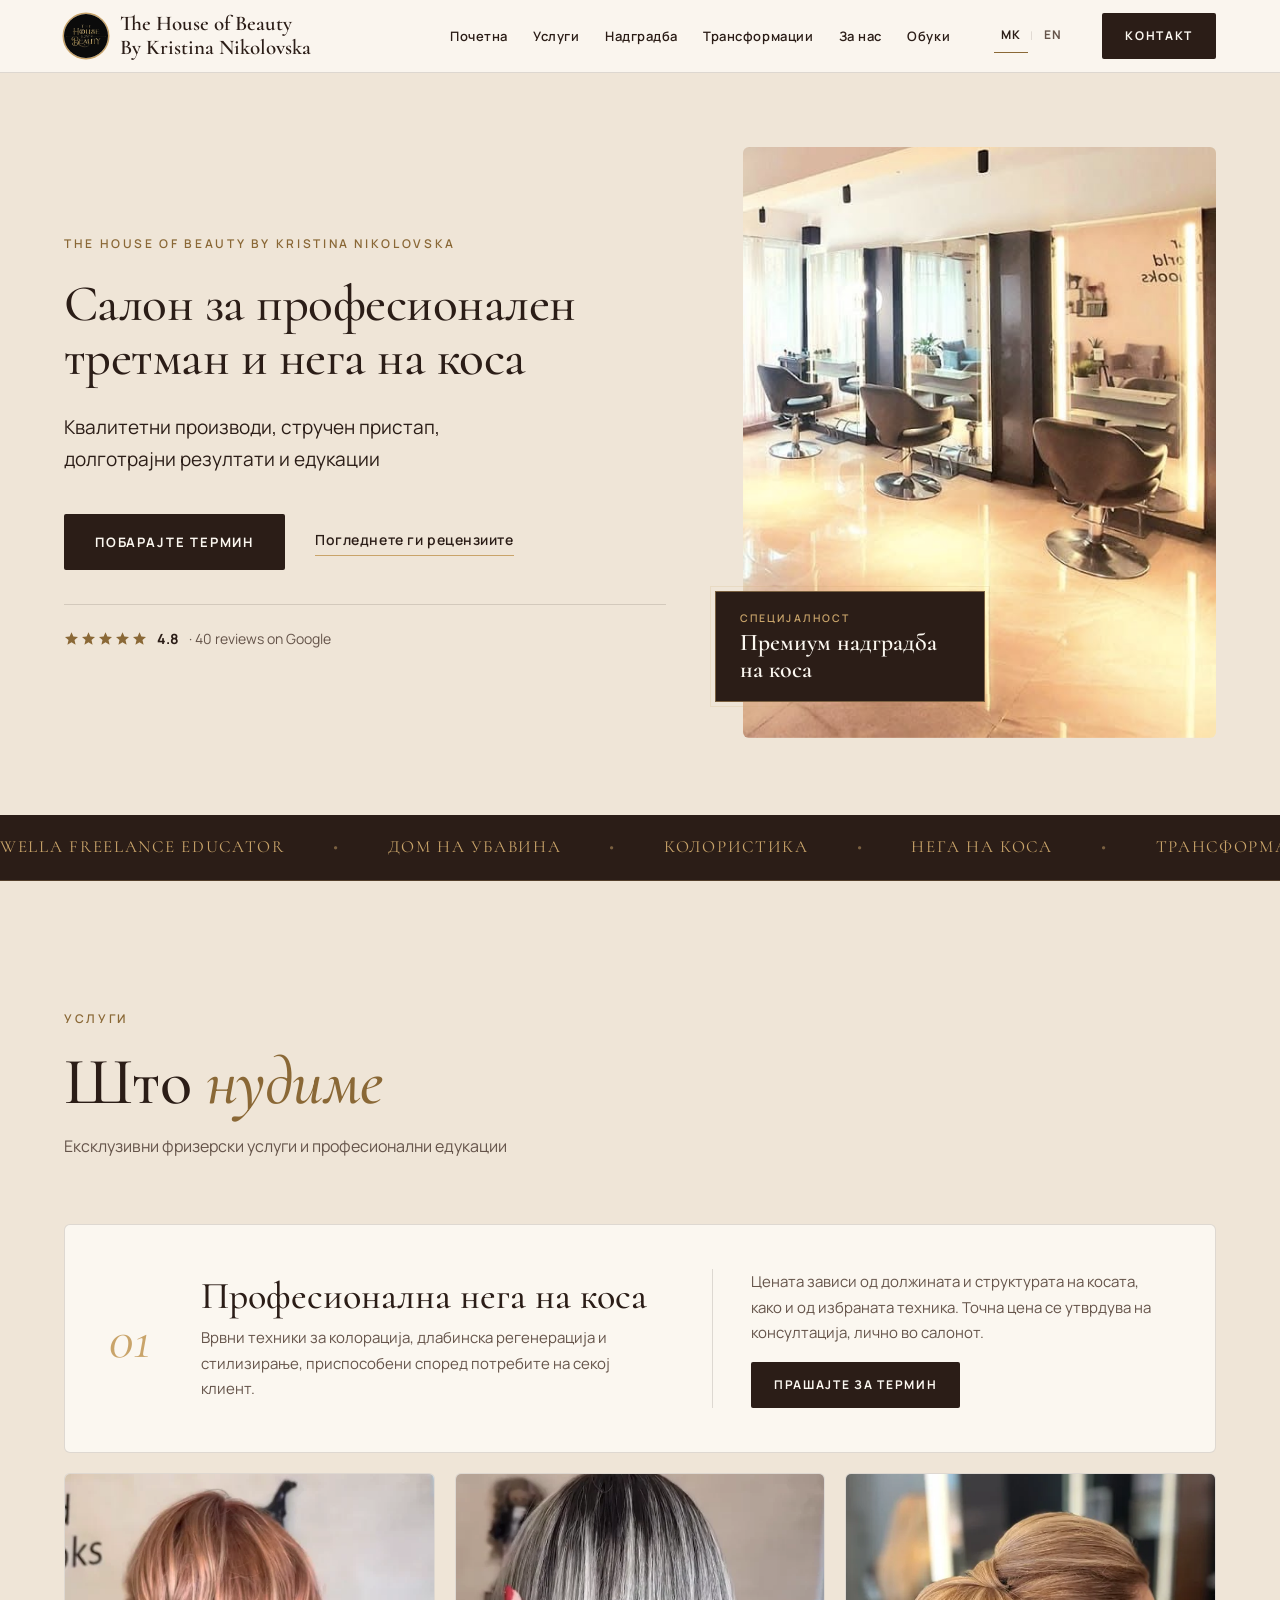
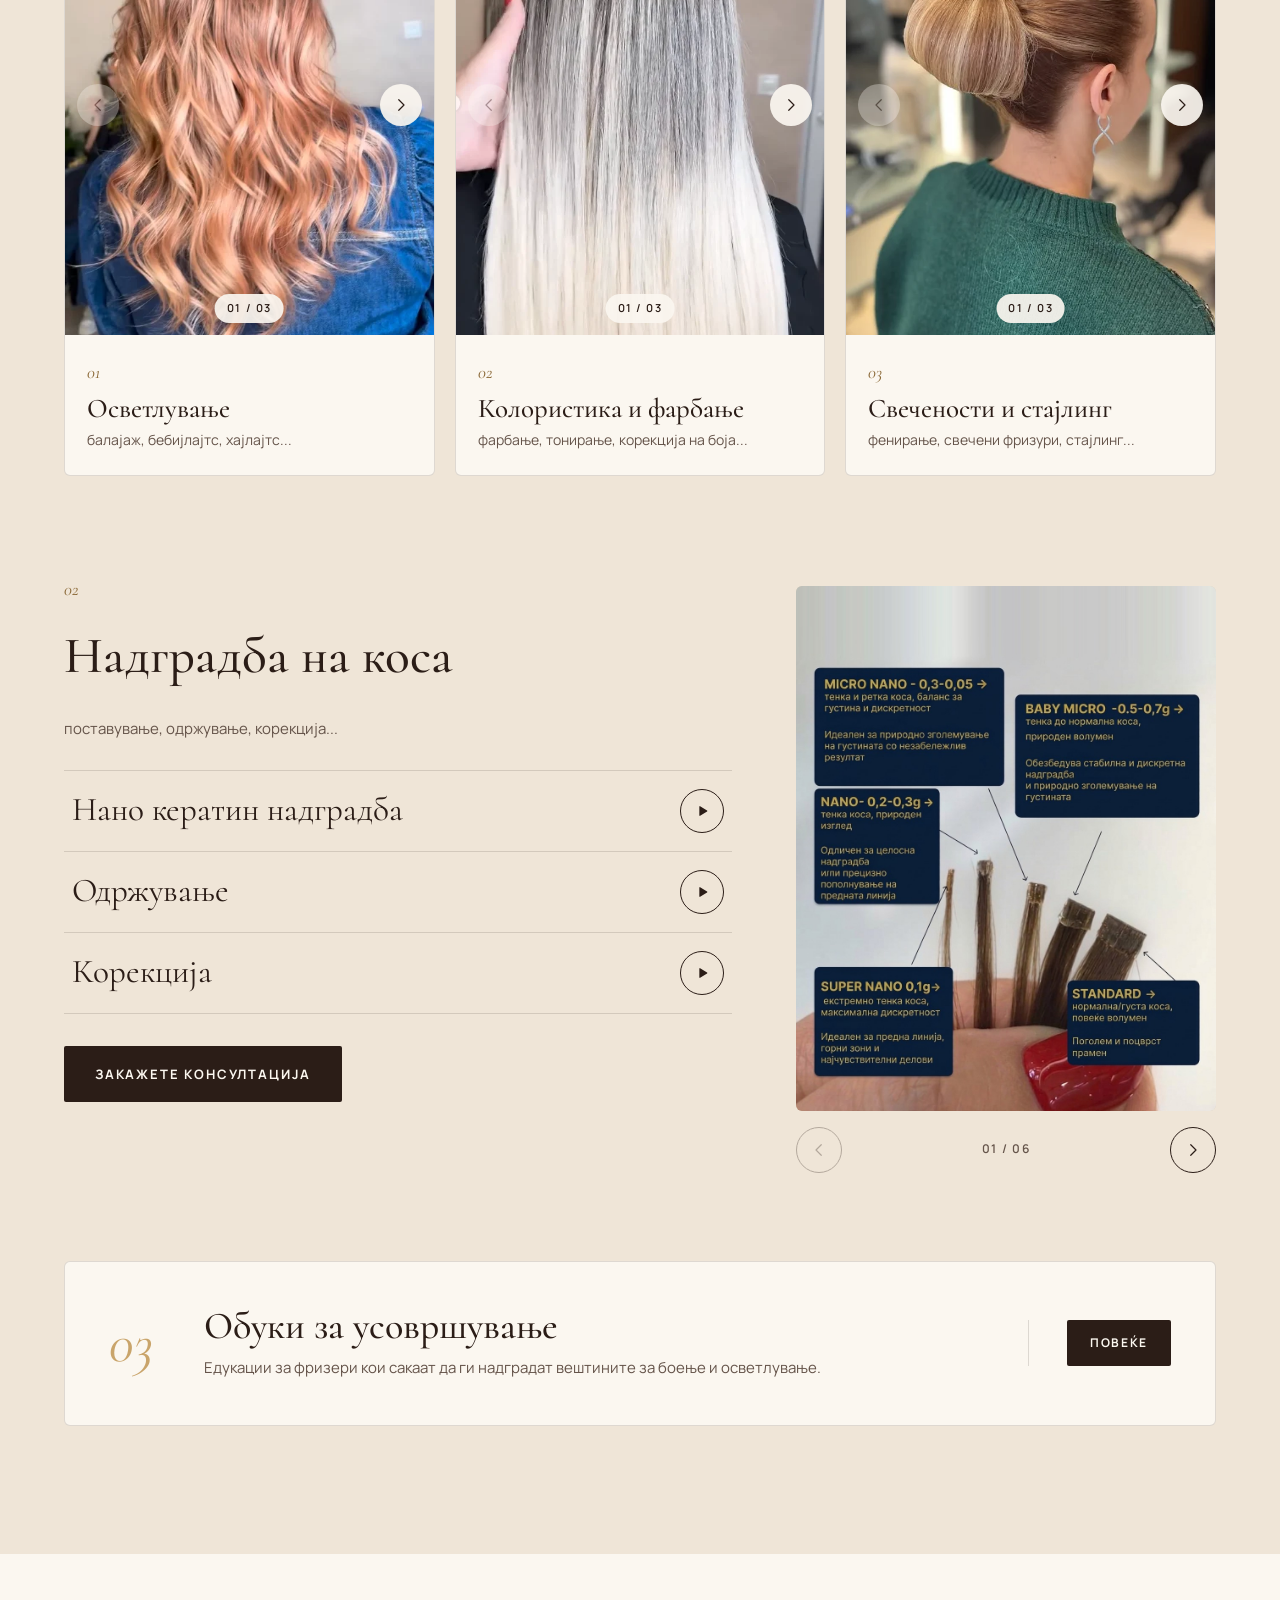
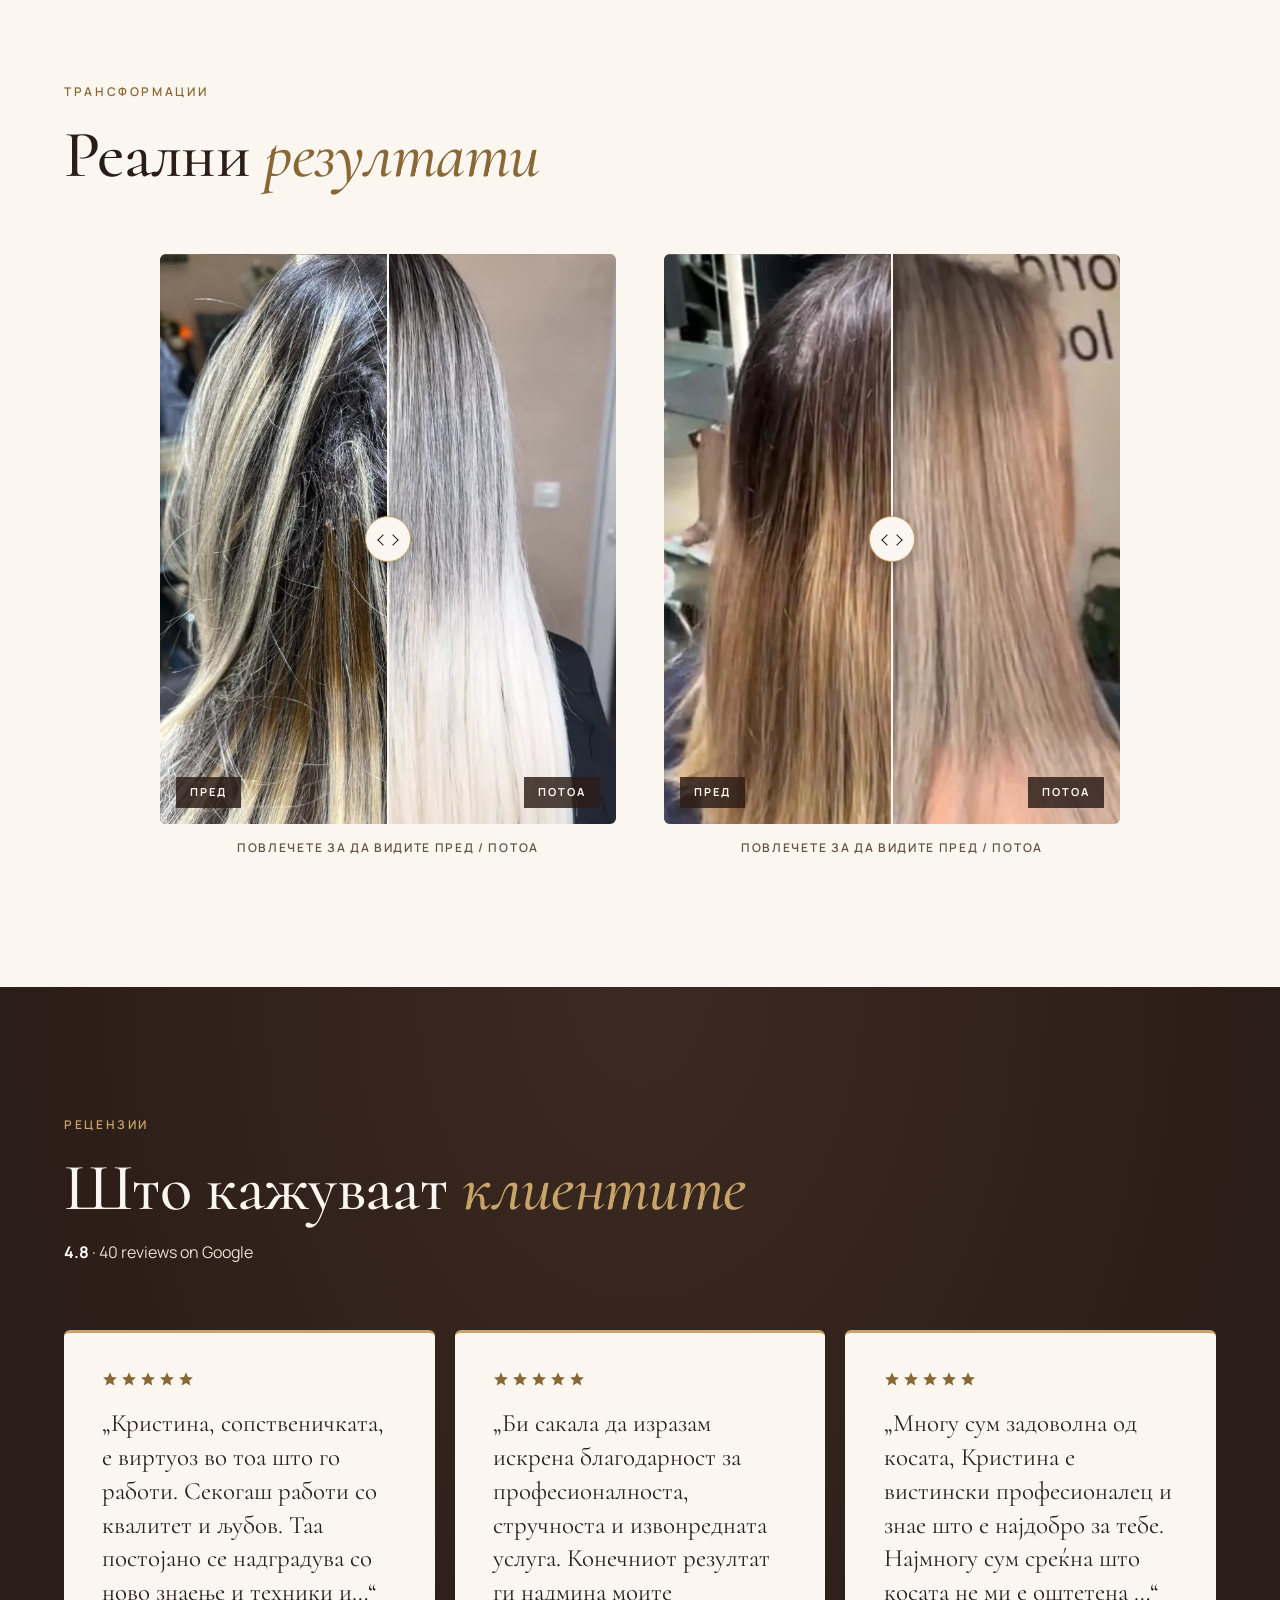
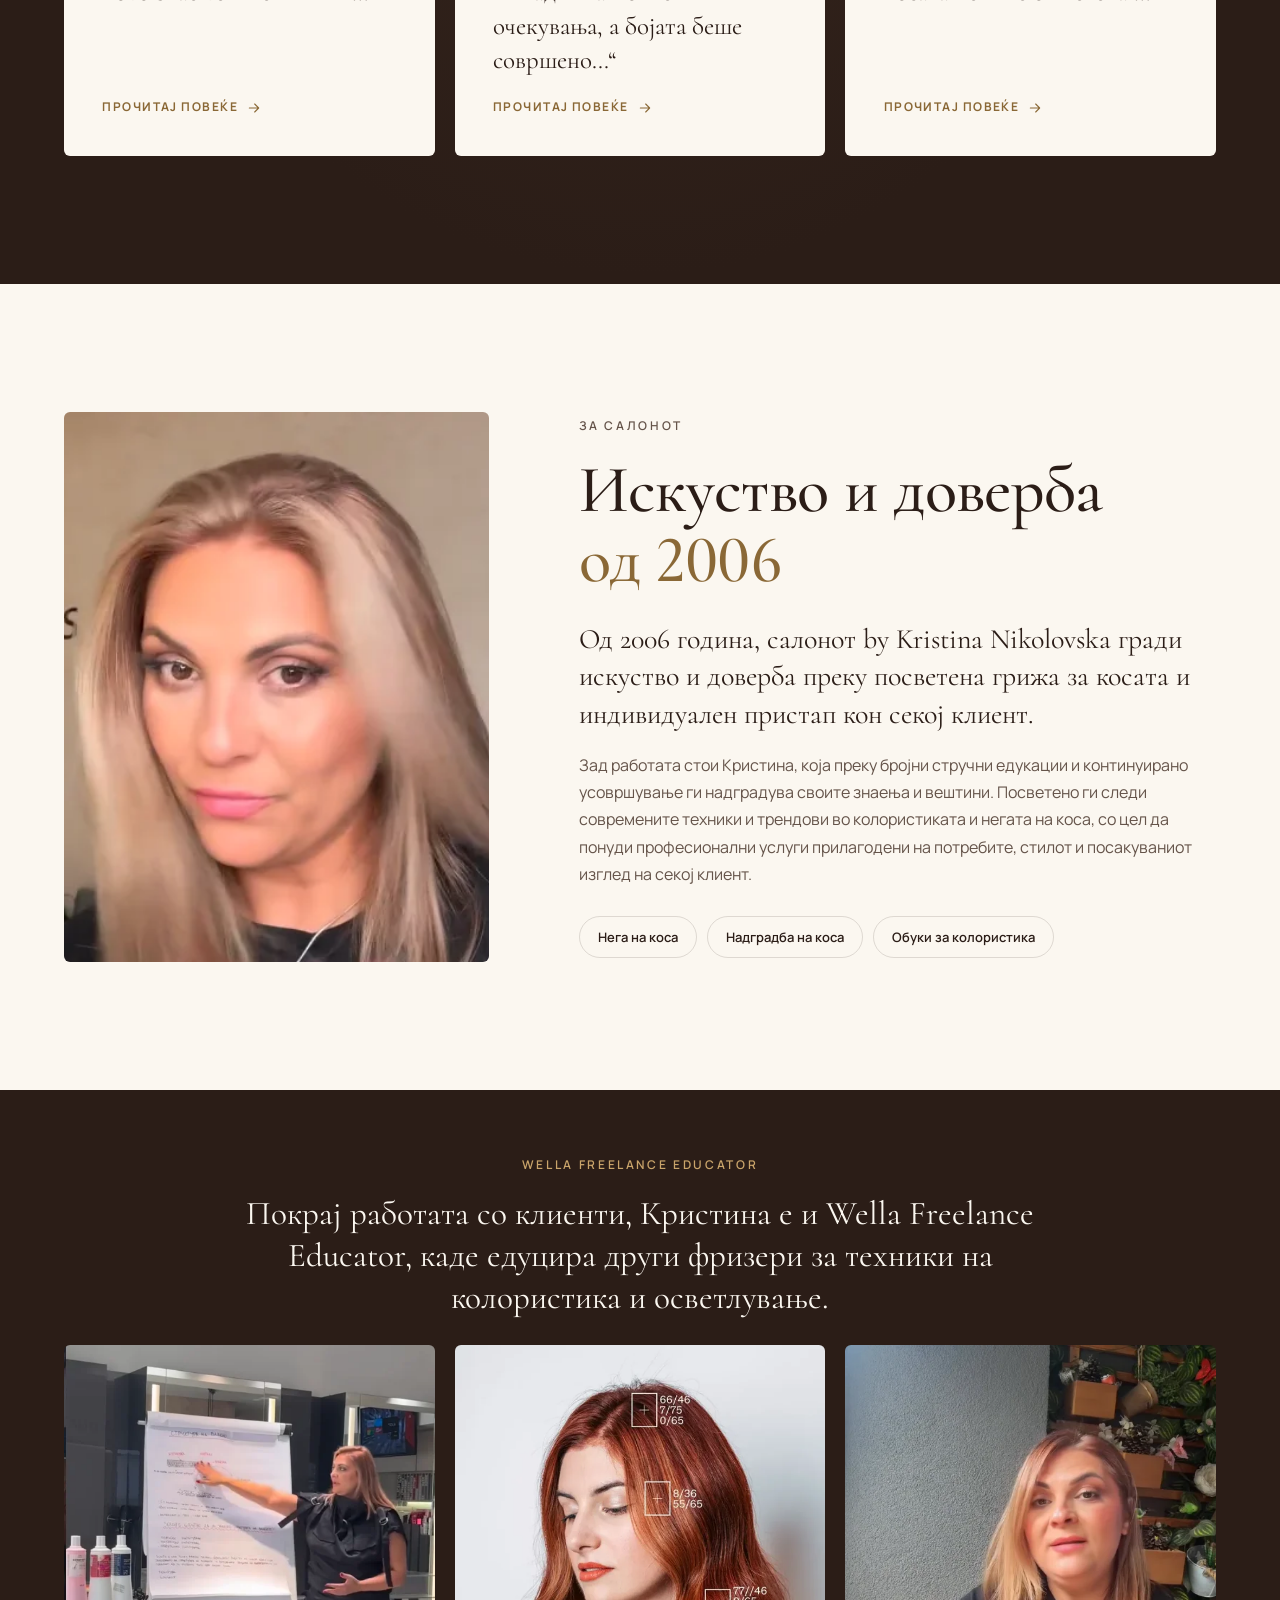
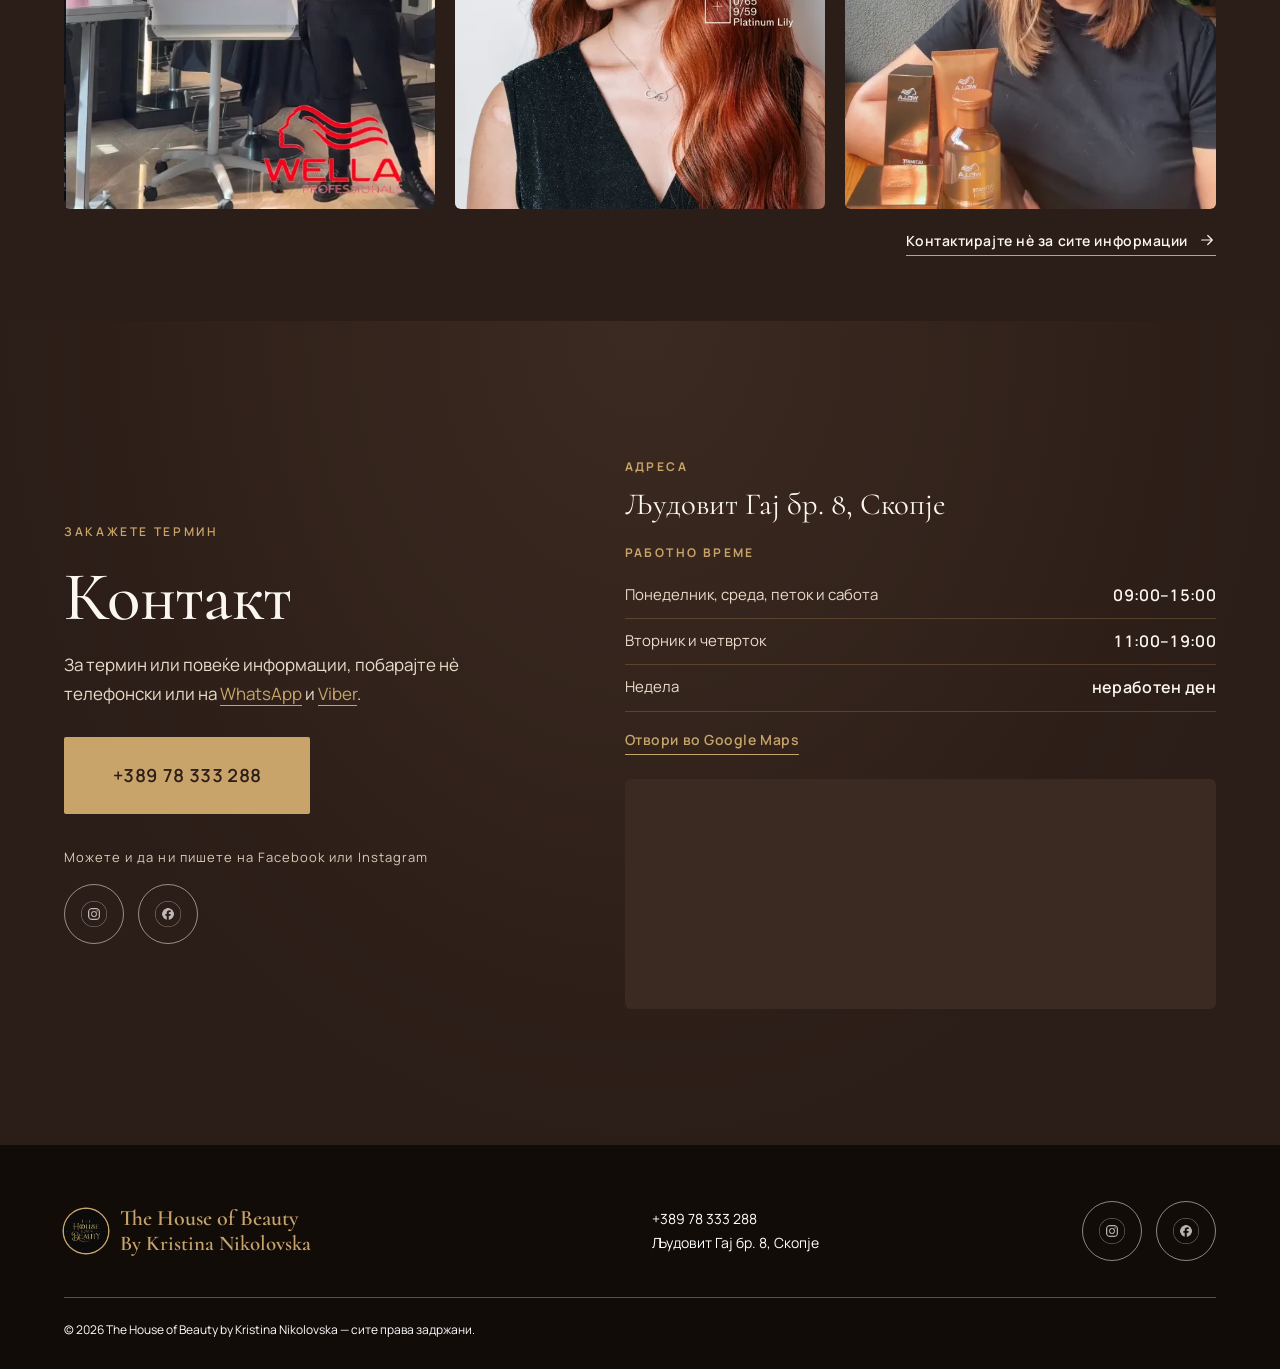
==== index.html @ 5a9f6ccf "Add files via upload" ====
<!DOCTYPE html>
<html lang="mk">
<head>
<meta charset="UTF-8">
<meta name="viewport" content="width=device-width, initial-scale=1">
<title>Фризерски салон Скопје | The House of Beauty by Kristina Nikolovska</title>
<meta name="description" content="Салон за нега на коса во Скопје, Људовит Гај бр. 8. Кристина Николовска, колорист и Wella Freelance Educator. Побарајте термин: +389 78 333 288.">
<link rel="canonical" href="https://YOUR-DOMAIN.mk/">
<link rel="icon" type="image/png" href="images/favicon.png">
<link rel="apple-touch-icon" href="images/favicon.png">

<meta property="og:type" content="website">
<meta property="og:locale" content="mk_MK">
<meta property="og:site_name" content="The House of Beauty by Kristina Nikolovska">
<meta property="og:title" content="Фризерски салон Скопје | The House of Beauty by Kristina Nikolovska">
<meta property="og:description" content="Салон за нега на коса во Скопје, Људовит Гај бр. 8. Кристина Николовска, колорист и Wella Freelance Educator. Побарајте термин: +389 78 333 288.">
<meta property="og:url" content="https://YOUR-DOMAIN.mk/">
<meta property="og:image" content="https://YOUR-DOMAIN.mk/images/hero.jpg">
<meta property="og:image:width" content="960">
<meta property="og:image:height" content="960">
<meta name="twitter:card" content="summary_large_image">
<meta name="twitter:title" content="Фризерски салон Скопје | The House of Beauty by Kristina Nikolovska">
<meta name="twitter:description" content="Салон за нега на коса во Скопје, Људовит Гај бр. 8. Кристина Николовска, колорист и Wella Freelance Educator. Побарајте термин: +389 78 333 288.">
<meta name="twitter:image" content="https://YOUR-DOMAIN.mk/images/hero.jpg">
<script type="application/ld+json">
{
  "@context": "https://schema.org",
  "@type": "HairSalon",
  "@id": "https://YOUR-DOMAIN.mk/#salon",
  "name": "The House of Beauty by Kristina Nikolovska",
  "alternateName": "Дом на убавина",
  "description": "Салон за нега и третман на коса во Скопје, воден од Кристина Николовска, фризер, колорист и Wella Freelance Educator.",
  "url": "https://YOUR-DOMAIN.mk/",
  "image": "https://YOUR-DOMAIN.mk/images/hero.jpg",
  "logo": "https://YOUR-DOMAIN.mk/images/logo.jpg",
  "telephone": "+38978333288",
  "address": {
    "@type": "PostalAddress",
    "streetAddress": "Људовит Гај бр. 8",
    "addressLocality": "Скопје",
    "addressCountry": "MK"
  },
  "geo": {
    "@type": "GeoCoordinates",
    "latitude": 42.0010531,
    "longitude": 21.4164851
  },
  "areaServed": {
    "@type": "City",
    "name": "Скопје"
  },
  "founder": {
    "@type": "Person",
    "name": "Кристина Николовска",
    "jobTitle": "Фризер, колорист и Wella Freelance Educator"
  },
  "openingHoursSpecification": [
    {
      "@type": "OpeningHoursSpecification",
      "dayOfWeek": [
        "Monday",
        "Wednesday",
        "Friday",
        "Saturday"
      ],
      "opens": "09:00",
      "closes": "15:00"
    },
    {
      "@type": "OpeningHoursSpecification",
      "dayOfWeek": [
        "Tuesday",
        "Thursday"
      ],
      "opens": "11:00",
      "closes": "19:00"
    }
  ],
  "hasMap": "https://www.google.com/maps/place/House+of+Beauty/@42.0010531,21.4164851,701m/",
  "sameAs": [
    "https://www.instagram.com/the_house_of_beauty_by_k.n/",
    "https://www.facebook.com/share/19DPof2g28/"
  ]
}
</script>

<link rel="preconnect" href="https://fonts.googleapis.com">
<link rel="preconnect" href="https://fonts.gstatic.com" crossorigin>
<link href="https://fonts.googleapis.com/css2?family=Cormorant:ital,wght@0,400;0,500;0,600;1,400;1,500&family=Manrope:wght@400;500;600;700&display=swap" rel="stylesheet">
<link rel="stylesheet" href="css/styles.css">
</head>
<body>
<a class="skip-link" href="#main">Прескочи до содржината</a>
<header class="site-header">
  <div class="header-inner">
    <a class="brand" href="#pocetna"><img src="images/logo.jpg" alt="" width="44" height="44"><span class="brand-text"><b>The House of Beauty</b><i>By Kristina Nikolovska</i></span></a>
    <nav class="nav-desktop" aria-label="Главна навигација">
      <a href="#pocetna">Почетна</a><a href="#usluzi">Услуги</a><a href="#nadgradba">Надградба</a><a href="#pred-potoa">Трансформации</a><a href="#za-salonot">За нас</a><a href="#wella">Обуки</a>
    </nav>
    <div class="lang-sw" role="group" aria-label="Јазик / Language"><button type="button" data-lang="mk" lang="mk" aria-pressed="true" class="is-active">MK</button><span aria-hidden="true">|</span><button type="button" data-lang="en" lang="en" aria-pressed="false">EN</button></div>
    <a class="btn btn-solid btn-sm header-cta" href="#kontakt">Контакт</a>
    <button class="nav-toggle" aria-label="Отвори мени" aria-expanded="false" aria-controls="mobile-menu"><span></span><span></span></button>
  </div>
</header>
<nav id="mobile-menu" class="mobile-menu" aria-label="Мобилна навигација">
  <div class="lang-sw lang-sw--menu" role="group" aria-label="Јазик / Language"><button type="button" data-lang="mk" lang="mk" aria-pressed="true" class="is-active">MK</button><span aria-hidden="true">|</span><button type="button" data-lang="en" lang="en" aria-pressed="false">EN</button></div>
  <a href="#pocetna">Почетна</a><a href="#usluzi">Услуги</a><a href="#nadgradba">Надградба</a><a href="#pred-potoa">Трансформации</a><a href="#za-salonot">За нас</a><a href="#wella">Обуки</a>
  <a class="btn btn-gold" href="#kontakt">Контакт</a>
</nav>

<main id="main">
  <section id="pocetna" class="hero" aria-label="Почетна">
    <div class="hero-inner">
      <div class="hero-text">
        <div class="hero-desk">
        <p class="kicker">THE HOUSE OF BEAUTY<br class="br-m"> BY Kristina Nikolovska</p>
        <h1 class="hero-title hero-title--desk">Салон за професионален<br class="br-d"> третман и нега на коса</h1>
        <p class="hero-desc">Квалитетни производи, стручен пристап, долготрајни резултати и едукации</p>
        <div class="hero-actions">
          <a class="btn btn-solid" href="tel:+38978333288">Побарајте термин</a>
          <a class="link-u" href="#recenzii">Погледнете ги рецензиите</a>
        </div>
      </div>
      <p class="hero-rating"><span class="stars-inline"><svg viewBox="0 0 24 24" width="16" height="16" fill="currentColor"><path d="M12 2l3 6.9 7.4.7-5.6 4.9 1.7 7.3L12 17.9 5.5 21.8l1.7-7.3L1.6 9.6l7.4-.7z"/></svg><svg viewBox="0 0 24 24" width="16" height="16" fill="currentColor"><path d="M12 2l3 6.9 7.4.7-5.6 4.9 1.7 7.3L12 17.9 5.5 21.8l1.7-7.3L1.6 9.6l7.4-.7z"/></svg><svg viewBox="0 0 24 24" width="16" height="16" fill="currentColor"><path d="M12 2l3 6.9 7.4.7-5.6 4.9 1.7 7.3L12 17.9 5.5 21.8l1.7-7.3L1.6 9.6l7.4-.7z"/></svg><svg viewBox="0 0 24 24" width="16" height="16" fill="currentColor"><path d="M12 2l3 6.9 7.4.7-5.6 4.9 1.7 7.3L12 17.9 5.5 21.8l1.7-7.3L1.6 9.6l7.4-.7z"/></svg><svg viewBox="0 0 24 24" width="16" height="16" fill="currentColor"><path d="M12 2l3 6.9 7.4.7-5.6 4.9 1.7 7.3L12 17.9 5.5 21.8l1.7-7.3L1.6 9.6l7.4-.7z"/></svg></span><b>4.8</b> · 40 reviews on Google</p>
      </div>
      <figure class="hero-photo">
        <div class="hero-crop"><img src="images/hero.jpg" alt="Атмосфера во салонот The House of Beauty by Kristina Nikolovska во Скопје" width="960" height="960" loading="eager" fetchpriority="high"></div>
        <a class="hero-badge" href="#nadgradba"><span>Специјалност</span><b>Премиум надградба на коса</b></a>
      </figure>
    </div>
    <div class="marquee" aria-hidden="true">
    <div class="marquee-track">
      <span>WELLA FREELANCE EDUCATOR</span><span>ДОМ НА УБАВИНА</span><span>КОЛОРИСТИКА</span><span>НЕГА НА КОСА</span><span>ТРАНСФОРМАЦИИ</span><span>WELLA FREELANCE EDUCATOR</span><span>ДОМ НА УБАВИНА</span><span>КОЛОРИСТИКА</span><span>НЕГА НА КОСА</span><span>ТРАНСФОРМАЦИИ</span>
    </div>
  </div>
  </section>

  <section id="usluzi" class="section section--beige" aria-labelledby="usluzi-title">
    <div class="section-inner">
      <div class="section-head">
        <p class="eyebrow">Услуги</p>
        <h2 id="usluzi-title" class="section-title">Што <em>нудиме</em></h2>
        <p class="section-sub">Ексклузивни фризерски услуги и професионални едукации</p>
      </div>
      <article class="offer reveal">
        <div class="offer-num">01</div>
        <div class="offer-main"><h3>Професионална нега на коса</h3><p>Врвни техники за колорација, длабинска регенерација и стилизирање, приспособени според потребите на секој клиент.</p></div>
        <div class="offer-note"><p>Цената зависи од должината и структурата на косата, како и од избраната техника. Точна цена се утврдува на консултација, лично во салонот.</p><a class="btn btn-solid btn-sm" href="#kontakt">Прашајте за термин</a></div>
      </article>
      <div class="svc-grid">
        <article class="svc-card reveal" data-carousel><div class="svc-img svc-img--car"><div class="looks-slide is-active"><img src="images/look-balayage-1.webp" alt="Осветлување, пример 1" loading="lazy"></div><div class="looks-slide"><img src="images/look-balayage-2.webp" alt="Осветлување, пример 2" loading="lazy"></div><div class="looks-slide"><img src="images/look-balayage-3.webp" alt="Осветлување, пример 3" loading="lazy"></div><button type="button" class="cx-arrow cx-prev" aria-label="Претходна фотографија" disabled><svg viewBox="0 0 24 24" width="18" height="18" fill="none" stroke="currentColor" stroke-width="1.6" stroke-linecap="round" stroke-linejoin="round"><path d="M15 5l-7 7 7 7"/></svg></button><button type="button" class="cx-arrow cx-next" aria-label="Следна фотографија"><svg viewBox="0 0 24 24" width="18" height="18" fill="none" stroke="currentColor" stroke-width="1.6" stroke-linecap="round" stroke-linejoin="round"><path d="M9 5l7 7-7 7"/></svg></button><span class="cx-count looks-status-count">01 / 03</span></div><div class="svc-body"><span class="svc-num">01</span><h3>Осветлување</h3><p>балајаж, бебијлајтс, хајлајтс...</p></div></article>
        <article class="svc-card reveal" data-carousel><div class="svc-img svc-img--car"><div class="looks-slide is-active"><img src="images/look-koloristika-1.webp" alt="Колористика и фарбање, пример 1" loading="lazy"></div><div class="looks-slide"><img src="images/look-koloristika-2.webp" alt="Колористика и фарбање, пример 2" loading="lazy"></div><div class="looks-slide"><img src="images/look-koloristika-3.webp" alt="Колористика и фарбање, пример 3" loading="lazy"></div><button type="button" class="cx-arrow cx-prev" aria-label="Претходна фотографија" disabled><svg viewBox="0 0 24 24" width="18" height="18" fill="none" stroke="currentColor" stroke-width="1.6" stroke-linecap="round" stroke-linejoin="round"><path d="M15 5l-7 7 7 7"/></svg></button><button type="button" class="cx-arrow cx-next" aria-label="Следна фотографија"><svg viewBox="0 0 24 24" width="18" height="18" fill="none" stroke="currentColor" stroke-width="1.6" stroke-linecap="round" stroke-linejoin="round"><path d="M9 5l7 7-7 7"/></svg></button><span class="cx-count looks-status-count">01 / 03</span></div><div class="svc-body"><span class="svc-num">02</span><h3>Колористика и фарбање</h3><p>фарбање, тонирање, корекција на боја...</p></div></article>
        <article class="svc-card reveal" data-carousel><div class="svc-img svc-img--car"><div class="looks-slide is-active"><img src="images/look-svecenosti-1.webp" alt="Свечености и стајлинг, пример 1" loading="lazy"></div><div class="looks-slide"><img src="images/look-svecenosti-2.webp" alt="Свечености и стајлинг, пример 2" loading="lazy"></div><div class="looks-slide"><img src="images/look-svecenosti-3.webp" alt="Свечености и стајлинг, пример 3" loading="lazy"></div><button type="button" class="cx-arrow cx-prev" aria-label="Претходна фотографија" disabled><svg viewBox="0 0 24 24" width="18" height="18" fill="none" stroke="currentColor" stroke-width="1.6" stroke-linecap="round" stroke-linejoin="round"><path d="M15 5l-7 7 7 7"/></svg></button><button type="button" class="cx-arrow cx-next" aria-label="Следна фотографија"><svg viewBox="0 0 24 24" width="18" height="18" fill="none" stroke="currentColor" stroke-width="1.6" stroke-linecap="round" stroke-linejoin="round"><path d="M9 5l7 7-7 7"/></svg></button><span class="cx-count looks-status-count">01 / 03</span></div><div class="svc-body"><span class="svc-num">03</span><h3>Свечености и стајлинг</h3><p>фенирање, свечени фризури, стајлинг...</p></div></article>
      </div>

      <div class="looks colo" id="nadgradba" data-carousel>
        <div class="looks-grid">
          <div class="colo-text">
            <span class="svc-num">02</span>
            <h2 class="looks-title">Надградба на коса</h2>
            <p class="colo-sub">поставување, одржување, корекција...</p>
            <ul class="colo-list"><li data-slide="0"><span>Нано кератин надградба</span><a class="colo-go" href="https://www.instagram.com/the_house_of_beauty_by_k.n/reel/DefC5JNOUaw/?hl=en" target="_blank" rel="noopener noreferrer" aria-label="Нано кератин надградба"><svg viewBox="0 0 24 24" width="16" height="16" fill="currentColor" aria-hidden="true"><path d="M8 5.5v13a.8.8 0 0 0 1.2.7l10.4-6.5a.8.8 0 0 0 0-1.4L9.2 4.8A.8.8 0 0 0 8 5.5z"/></svg></a></li><li data-slide="1"><span>Одржување</span><a class="colo-go" href="https://www.instagram.com/the_house_of_beauty_by_k.n/reel/DV1hSExDFpW/?hl=en" target="_blank" rel="noopener noreferrer" aria-label="Одржување"><svg viewBox="0 0 24 24" width="16" height="16" fill="currentColor" aria-hidden="true"><path d="M8 5.5v13a.8.8 0 0 0 1.2.7l10.4-6.5a.8.8 0 0 0 0-1.4L9.2 4.8A.8.8 0 0 0 8 5.5z"/></svg></a></li><li data-slide="2"><span>Корекција</span><a class="colo-go" href="https://www.instagram.com/the_house_of_beauty_by_k.n/reel/DeMy2bpOqJx/?hl=en" target="_blank" rel="noopener noreferrer" aria-label="Корекција"><svg viewBox="0 0 24 24" width="16" height="16" fill="currentColor" aria-hidden="true"><path d="M8 5.5v13a.8.8 0 0 0 1.2.7l10.4-6.5a.8.8 0 0 0 0-1.4L9.2 4.8A.8.8 0 0 0 8 5.5z"/></svg></a></li></ul>
            <a class="btn btn-solid" href="#kontakt" style="align-self:flex-start;margin-top:24px">Закажете консултација</a>
          </div>
          <div class="looks-stage">
            <div class="looks-frame"><div class="looks-slide is-active"><img src="images/nano-nadgradbi-45.jpg" data-en-src="images/nano-nadgradbi-en.jpg" alt="Видови нано надградба: Micro Nano, Baby Micro, Nano, Super Nano и Standard" width="992" height="1240"></div><div class="looks-slide"><img src="images/odrzuvanje-b.jpg" data-en-src="images/odrzuvanje-en.jpg" alt="Одржување на надградба: природна коса без кинење и оштетување" width="848" height="1243" loading="lazy"></div><div class="looks-slide"><img src="images/korekcija-45.jpg" data-en-src="images/korekcija-en.jpg" alt="Корекција на надградба: 180 прамени се 5 часа корекција" width="974" height="1218" loading="lazy"></div><div class="looks-slide"><img src="images/look-ekstenzii-1-b.jpg" alt="Надградба на коса, пример 1" loading="lazy"></div><div class="looks-slide"><img src="images/look-ekstenzii-2-b.jpg" alt="Надградба на коса, пример 2" loading="lazy"></div><div class="looks-slide"><img src="images/look-ekstenzii-3-45.jpg" alt="Надградба на коса, пример 3" loading="lazy"></div></div>
            <div class="looks-controls">
              <button type="button" class="looks-arrow looks-prev" aria-label="Претходна фотографија" disabled><svg viewBox="0 0 24 24" width="18" height="18" fill="none" stroke="currentColor" stroke-width="1.6" stroke-linecap="round" stroke-linejoin="round"><path d="M15 5l-7 7 7 7"/></svg></button>
              <p class="looks-status"><span class="looks-status-count">01 / 03</span></p>
              <button type="button" class="looks-arrow looks-next" aria-label="Следна фотографија"><svg viewBox="0 0 24 24" width="18" height="18" fill="none" stroke="currentColor" stroke-width="1.6" stroke-linecap="round" stroke-linejoin="round"><path d="M9 5l7 7-7 7"/></svg></button>
            </div>
          </div>
        </div>
      </div>

      <article class="offer offer--alt reveal">
        <div class="offer-num">03</div>
        <div class="offer-main"><h3>Обуки за усовршување</h3><p>Едукации за фризери кои сакаат да ги надградат вештините за боење и осветлување.</p></div>
        <div class="offer-note"><a class="btn btn-solid btn-sm" href="#wella">Повеќе</a></div>
      </article>
    </div>
  </section>

  <section id="pred-potoa" class="section section--ivory" aria-labelledby="pred-potoa-title">
    <div class="section-inner">
      <div class="section-head">
        <p class="eyebrow">Трансформации</p>
        <h2 id="pred-potoa-title" class="section-title">Реални <em>резултати</em></h2>
      </div>
      <div class="ba-group">
        <div class="ba-wrap reveal"><div class="ba-frame"><div class="ba-layer ba-layer--after"><img src="images/potoa.webp" width="641" height="870" alt="Резултат по третман на коса — потоа" loading="lazy"><span class="ba-tag ba-tag--after">Потоа</span></div><div class="ba-layer ba-layer--before"><img src="images/pred.webp" width="700" height="897" alt="Коса пред третман" loading="lazy"><span class="ba-tag ba-tag--before">Пред</span></div><div class="ba-handle"><span></span></div><input class="ba-range" id="ba-range" type="range" min="0" max="100" value="50" aria-label="Повлечете за да видите пред и потоа"></div><p class="ba-caption">Повлечете за да видите пред / потоа</p></div>
        <div class="ba-wrap reveal"><div class="ba-frame"><div class="ba-layer ba-layer--after"><img style="transform:scale(1.25) translateY(-11%);transform-origin:50% 0" src="images/potoa-2.webp" width="513" height="728" alt="Резултат по третман на коса — потоа, втор пример" loading="lazy"><span class="ba-tag ba-tag--after">Потоа</span></div><div class="ba-layer ba-layer--before"><img src="images/pred-2.webp" width="514" height="864" alt="Коса пред третман, втор пример" loading="lazy"><span class="ba-tag ba-tag--before">Пред</span></div><div class="ba-handle"><span></span></div><input class="ba-range" id="ba-range-2" type="range" min="0" max="100" value="50" aria-label="Повлечете за да видите пред и потоа"></div><p class="ba-caption">Повлечете за да видите пред / потоа</p></div>
      </div>
    </div>
  </section>

  <section id="recenzii" class="section section--beige" aria-labelledby="recenzii-title">
    <div class="section-inner">
      <div class="section-head">
        <p class="eyebrow">Рецензии</p>
        <h2 id="recenzii-title" class="section-title">Што кажуваат <em>клиентите</em></h2>
        <p class="section-sub"><b>4.8</b> · 40 reviews on Google</p>
      </div>
      <div class="reviews-grid">
        <article class="review-card reveal"><div class="review-stars" aria-label="5 stars"><svg viewBox="0 0 24 24" width="16" height="16" fill="currentColor"><path d="M12 2l3 6.9 7.4.7-5.6 4.9 1.7 7.3L12 17.9 5.5 21.8l1.7-7.3L1.6 9.6l7.4-.7z"/></svg><svg viewBox="0 0 24 24" width="16" height="16" fill="currentColor"><path d="M12 2l3 6.9 7.4.7-5.6 4.9 1.7 7.3L12 17.9 5.5 21.8l1.7-7.3L1.6 9.6l7.4-.7z"/></svg><svg viewBox="0 0 24 24" width="16" height="16" fill="currentColor"><path d="M12 2l3 6.9 7.4.7-5.6 4.9 1.7 7.3L12 17.9 5.5 21.8l1.7-7.3L1.6 9.6l7.4-.7z"/></svg><svg viewBox="0 0 24 24" width="16" height="16" fill="currentColor"><path d="M12 2l3 6.9 7.4.7-5.6 4.9 1.7 7.3L12 17.9 5.5 21.8l1.7-7.3L1.6 9.6l7.4-.7z"/></svg><svg viewBox="0 0 24 24" width="16" height="16" fill="currentColor"><path d="M12 2l3 6.9 7.4.7-5.6 4.9 1.7 7.3L12 17.9 5.5 21.8l1.7-7.3L1.6 9.6l7.4-.7z"/></svg></div><p class="review-text">„Кристина, сопственичката, е виртуоз во тоа што го работи. Секогаш работи со квалитет и љубов. Таа постојано се надградува со ново знаење и техники и…“</p><a class="review-more" href="https://www.google.com/maps/place/House+of+Beauty/@42.0010531,21.4164851,701m/data=!3m1!1e3!4m16!1m7!3m6!1s0x1354151752a9f7cd:0x432beab056e03122!2sHouse+of+Beauty!8m2!3d42.0010491!4d21.41906!16s%2Fg%2F11jgdbh78c!3m7!1s0x1354151752a9f7cd:0x432beab056e03122!8m2!3d42.0010491!4d21.41906!9m1!1b1!16s%2Fg%2F11jgdbh78c?authuser=0&entry=ttu&g_ep=EgoyMDI2MDgxOS4wIKXMDSoASAFQAw%3D%3D" target="_blank" rel="noopener noreferrer">Прочитај повеќе <svg viewBox="0 0 24 24" width="16" height="16" fill="none" stroke="currentColor" stroke-width="1.6" stroke-linecap="round" stroke-linejoin="round"><path d="M5 12h14M13 6l6 6-6 6"/></svg></a></article>
        <article class="review-card reveal"><div class="review-stars" aria-label="5 starс"><svg viewBox="0 0 24 24" width="16" height="16" fill="currentColor"><path d="M12 2l3 6.9 7.4.7-5.6 4.9 1.7 7.3L12 17.9 5.5 21.8l1.7-7.3L1.6 9.6l7.4-.7z"/></svg><svg viewBox="0 0 24 24" width="16" height="16" fill="currentColor"><path d="M12 2l3 6.9 7.4.7-5.6 4.9 1.7 7.3L12 17.9 5.5 21.8l1.7-7.3L1.6 9.6l7.4-.7z"/></svg><svg viewBox="0 0 24 24" width="16" height="16" fill="currentColor"><path d="M12 2l3 6.9 7.4.7-5.6 4.9 1.7 7.3L12 17.9 5.5 21.8l1.7-7.3L1.6 9.6l7.4-.7z"/></svg><svg viewBox="0 0 24 24" width="16" height="16" fill="currentColor"><path d="M12 2l3 6.9 7.4.7-5.6 4.9 1.7 7.3L12 17.9 5.5 21.8l1.7-7.3L1.6 9.6l7.4-.7z"/></svg><svg viewBox="0 0 24 24" width="16" height="16" fill="currentColor"><path d="M12 2l3 6.9 7.4.7-5.6 4.9 1.7 7.3L12 17.9 5.5 21.8l1.7-7.3L1.6 9.6l7.4-.7z"/></svg></div><p class="review-text">„Би сакала да изразам искрена благодарност за професионалноста, стручноста и извонредната услуга. Конечниот резултат ги надмина моите очекувања, а бојата беше совршено...“</p><a class="review-more" href="https://www.google.com/maps/place/House+of+Beauty/@42.0010531,21.4164851,701m/data=!3m1!1e3!4m16!1m7!3m6!1s0x1354151752a9f7cd:0x432beab056e03122!2sHouse+of+Beauty!8m2!3d42.0010491!4d21.41906!16s%2Fg%2F11jgdbh78c!3m7!1s0x1354151752a9f7cd:0x432beab056e03122!8m2!3d42.0010491!4d21.41906!9m1!1b1!16s%2Fg%2F11jgdbh78c?authuser=0&entry=ttu&g_ep=EgoyMDI2MDgxOS4wIKXMDSoASAFQAw%3D%3D" target="_blank" rel="noopener noreferrer">Прочитај повеќе <svg viewBox="0 0 24 24" width="16" height="16" fill="none" stroke="currentColor" stroke-width="1.6" stroke-linecap="round" stroke-linejoin="round"><path d="M5 12h14M13 6l6 6-6 6"/></svg></a></article>
        <article class="review-card reveal"><div class="review-stars" aria-label="5 starс"><svg viewBox="0 0 24 24" width="16" height="16" fill="currentColor"><path d="M12 2l3 6.9 7.4.7-5.6 4.9 1.7 7.3L12 17.9 5.5 21.8l1.7-7.3L1.6 9.6l7.4-.7z"/></svg><svg viewBox="0 0 24 24" width="16" height="16" fill="currentColor"><path d="M12 2l3 6.9 7.4.7-5.6 4.9 1.7 7.3L12 17.9 5.5 21.8l1.7-7.3L1.6 9.6l7.4-.7z"/></svg><svg viewBox="0 0 24 24" width="16" height="16" fill="currentColor"><path d="M12 2l3 6.9 7.4.7-5.6 4.9 1.7 7.3L12 17.9 5.5 21.8l1.7-7.3L1.6 9.6l7.4-.7z"/></svg><svg viewBox="0 0 24 24" width="16" height="16" fill="currentColor"><path d="M12 2l3 6.9 7.4.7-5.6 4.9 1.7 7.3L12 17.9 5.5 21.8l1.7-7.3L1.6 9.6l7.4-.7z"/></svg><svg viewBox="0 0 24 24" width="16" height="16" fill="currentColor"><path d="M12 2l3 6.9 7.4.7-5.6 4.9 1.7 7.3L12 17.9 5.5 21.8l1.7-7.3L1.6 9.6l7.4-.7z"/></svg></div><p class="review-text">„Многу сум задоволна од косата, Кристина е вистински професионалец и знае што е најдобро за тебе. Најмногу сум среќна што косата не ми е оштетена …“</p><a class="review-more" href="https://www.google.com/maps/place/House+of+Beauty/@42.0010531,21.4164851,701m/data=!3m1!1e3!4m16!1m7!3m6!1s0x1354151752a9f7cd:0x432beab056e03122!2sHouse+of+Beauty!8m2!3d42.0010491!4d21.41906!16s%2Fg%2F11jgdbh78c!3m7!1s0x1354151752a9f7cd:0x432beab056e03122!8m2!3d42.0010491!4d21.41906!9m1!1b1!16s%2Fg%2F11jgdbh78c?authuser=0&entry=ttu&g_ep=EgoyMDI2MDgxOS4wIKXMDSoASAFQAw%3D%3D" target="_blank" rel="noopener noreferrer">Прочитај повеќе <svg viewBox="0 0 24 24" width="16" height="16" fill="none" stroke="currentColor" stroke-width="1.6" stroke-linecap="round" stroke-linejoin="round"><path d="M5 12h14M13 6l6 6-6 6"/></svg></a></article>
      </div>
    </div>
  </section>

  <section id="za-salonot" class="section section--ivory" aria-labelledby="za-salonot-title">
    <div class="about-grid">
      <div class="about-image reveal"><img src="images/kristina.webp" alt="Кристина Николовска, фризер и колорист во Скопје" width="440" height="550" loading="lazy"></div>
      <div class="about-text reveal">
        <p class="eyebrow">За салонот</p>
        <h2 id="za-salonot-title" class="section-title">Искуство и доверба<br> <em style="font-style:normal;font-variant-numeric:lining-nums;font-feature-settings:'lnum' 1">од 2006</em></h2>
        <p class="lead">Од 2006 година, салонот by Kristina Nikolovska гради искуство и доверба преку посветена грижа за косата и индивидуален пристап кон секој клиент.</p>
        <p>Зад работата стои Кристина, која преку бројни стручни едукации и континуирано усовршување ги надградува своите знаења и вештини. Посветено ги следи современите техники и трендови во колористиката и негата на коса, со цел да понуди професионални услуги прилагодени на потребите, стилот и посакуваниот изглед на секој клиент.</p>
        <div class="tag-links"><a class="tag-link" href="#usluzi">Нега на коса</a><a class="tag-link" href="#nadgradba">Надградба на коса</a><a class="tag-link" href="#wella">Обуки за колористика</a></div>
      </div>
    </div>
  </section>

  <section id="wella" class="section section--dark" aria-labelledby="wella-title">
    <div class="section-inner">
      <div class="wella-intro reveal">
        <p class="eyebrow eyebrow--light">Wella Freelance Educator</p>
        <h2 id="wella-title" class="visually-hidden">Wella Freelance Educator</h2>
        <p class="wella-quote">Покрај работата со клиенти, Кристина е и Wella Freelance Educator, каде едуцира други фризери за техники на колористика и осветлување.</p>
      </div>
      <div class="wella-gallery">
        <figure class="reveal"><img src="images/edukacija-1.webp" width="522" height="680" alt="Wella едукација за фризери во живо" loading="lazy"></figure>
        <figure class="reveal"><img src="images/edukacija-2.webp" width="690" height="857" alt="Формула за боење на коса на Wella едукација" loading="lazy"></figure>
        <figure class="reveal"><img src="images/edukacija-3.webp" width="522" height="641" alt="Кристина Николовска со Wella продукти" loading="lazy"></figure>
      </div>
      <div class="wella-cta"><a class="link-u link-arrow" href="tel:+38978333288">Контактирајте нè за сите информации <svg viewBox="0 0 24 24" width="18" height="18" fill="none" stroke="currentColor" stroke-width="1.6" stroke-linecap="round" stroke-linejoin="round" aria-hidden="true"><path d="M5 12h14M13 6l6 6-6 6"/></svg></a></div>
    </div>
  </section>

  <section id="kontakt" class="section section--dark cta" aria-labelledby="kontakt-title">
    <div class="contact-inner reveal">
      <p class="eyebrow eyebrow--light eyebrow--center">Закажете термин</p>
        <h2 id="kontakt-title" class="section-title">Контакт</h2>
      <p class="contact-sub">За термин или повеќе информации, побарајте нè телефонски или на <a href="https://wa.me/38978333288" target="_blank" rel="noopener">WhatsApp</a> и <a href="viber://chat?number=%2B38978333288" id="viber-link-2">Viber</a>.</p>
      <a class="btn btn-gold btn-lg" href="tel:+38978333288">+389 78 333 288</a>
      <p class="contact-social-label">Можете и да ни пишете на Facebook или Instagram</p>
      <div class="social-row">
        <a class="social-circle" href="https://www.instagram.com/the_house_of_beauty_by_k.n/" target="_blank" rel="noopener noreferrer" aria-label="Instagram"><img src="images/icon-instagram.png" alt=""></a>
        <a class="social-circle" href="https://www.facebook.com/share/19DPof2g28/" target="_blank" rel="noopener noreferrer" aria-label="Facebook"><img src="images/icon-facebook.png" alt=""></a>
      </div>
    </div>
    <div class="section-inner contact-loc">
      <div class="location-grid">
        <div class="location-col reveal">
          <h3>Адреса</h3>
          <p class="address-text">Људовит Гај бр. 8, Скопје</p>
          <h3>Работно време</h3>
          <div class="hours-row"><span>Понеделник, среда, петок и сабота</span><b>09:00–15:00</b></div>
          <div class="hours-row"><span>Вторник и четврток</span><b>11:00–19:00</b></div>
          <div class="hours-row"><span>Недела</span><b>неработен ден</b></div>
          <a class="link-u" href="https://www.google.com/maps/place/House+of+Beauty/@42.0010531,21.4164851,701m/" target="_blank" rel="noopener noreferrer">Отвори во Google Maps</a>
        </div>
        <div class="map-frame reveal"><iframe src="https://www.google.com/maps?q=42.0010531,21.4164851&z=16&output=embed" loading="lazy" title="Локација на салонот"></iframe></div>
    </div>
  </section>
</main>

<footer class="site-footer">
  <div class="footer-grid">
    <a class="footer-brand" href="#pocetna"><img src="images/logo.jpg" alt="" width="44" height="44"><span class="brand-text"><b>The House of Beauty</b><i>By Kristina Nikolovska</i></span></a>
    <div class="footer-col"><a href="tel:+38978333288">+389 78 333 288</a><span>Људовит Гај бр. 8, Скопје</span></div>
    <div class="footer-col footer-social social-row">
      <a class="social-circle" href="https://www.instagram.com/the_house_of_beauty_by_k.n/" target="_blank" rel="noopener noreferrer" aria-label="Instagram"><img src="images/icon-instagram.png" alt=""></a>
      <a class="social-circle" href="https://www.facebook.com/share/19DPof2g28/" target="_blank" rel="noopener noreferrer" aria-label="Facebook"><img src="images/icon-facebook.png" alt=""></a>
    </div>
  </div>
  <div class="footer-bottom">© 2026 The House of Beauty by Kristina Nikolovska — сите права задржани.</div>
</footer>
<script src="js/main.js"></script>
<script src="js/i18n.js"></script>
</body>
</html>
---- css/styles.css ----
:root{--esp:#2B1D17;--esp2:#3B2A21;--ivory:#FBF7F0;--beige:#EFE5D7;--sand:#E3D4BF;--champ:#C9A46A;--gold:#8A6836;--muted:#65544A;--line:rgba(43,29,23,.14);--serif:'Cormorant',Georgia,serif;--sans:'Manrope',system-ui,sans-serif;--r:6px;--pad:clamp(20px,5vw,72px)}
*{box-sizing:border-box;margin:0;padding:0}
html{scroll-behavior:smooth;scroll-padding-top:69px}
body{font-family:var(--sans);font-size:16px;line-height:1.7;color:var(--esp);background:var(--ivory);-webkit-font-smoothing:antialiased}
img{display:block;max-width:100%}
a{color:var(--gold);text-decoration:none}a:hover{color:var(--esp)}
button{font:inherit;color:inherit;cursor:pointer;background:none;border:0}
.visually-hidden{position:absolute;width:1px;height:1px;overflow:hidden;clip:rect(0 0 0 0)}
.skip-link{position:absolute;left:-999px;top:8px;background:var(--esp);color:#fff;padding:8px 14px;z-index:99}.skip-link:focus{left:8px}
.anchor{position:absolute;margin-top:-90px}
em{font-style:italic;font-weight:500}
/* type */
.kicker,.eyebrow{font-size:12px;letter-spacing:.22em;text-transform:uppercase;font-weight:600;color:var(--gold)}
.eyebrow{display:flex;align-items:center;gap:14px;margin-bottom:18px}
.eyebrow span{font-family:var(--serif);font-size:20px;letter-spacing:0;font-style:italic;color:var(--gold)}
.eyebrow span::after{content:'';display:inline-block;width:36px;height:1px;background:currentColor;vertical-align:middle;margin-left:12px}
.eyebrow--light,.eyebrow--light span{color:var(--champ)}.eyebrow--center{justify-content:center}
.section-title{font-family:var(--serif);font-weight:500;font-size:clamp(38px,5.2vw,68px);line-height:1.05;letter-spacing:-.01em}
.section-title em{color:var(--gold)}.section--dark .section-title em{color:var(--champ)}
.section-sub{margin-top:16px;color:var(--muted);max-width:52ch}.section-sub b{color:var(--esp)}
/* buttons */
.btn{display:inline-flex;align-items:center;justify-content:center;gap:10px;padding:16px 30px;border-radius:2px;font-size:13px;font-weight:700;letter-spacing:.14em;text-transform:uppercase;transition:.25s;border:1px solid transparent}
.btn-sm{padding:12px 22px;font-size:12px}.btn-lg{padding:22px 48px;font-size:clamp(18px,2.4vw,24px);letter-spacing:.06em;font-family:var(--serif);font-weight:600}
.btn-solid{background:var(--esp);color:var(--ivory)}.btn-solid:hover{background:var(--gold);color:#fff}
.btn-gold{background:var(--champ);color:var(--esp)}.btn-gold:hover{background:#E0C28F;color:var(--esp)}
.link-u{color:var(--esp);font-weight:600;font-size:14px;letter-spacing:.04em;border-bottom:1px solid var(--champ);padding-bottom:3px}.link-u:hover{color:var(--gold)}
/* header */
.site-header{position:fixed;inset:0 0 auto 0;z-index:50;background:rgba(251,247,240,.92);backdrop-filter:blur(14px);border-bottom:1px solid var(--line)}
.header-inner{max-width:1360px;margin:0 auto;padding:12px var(--pad);display:flex;align-items:center;gap:32px}
.brand{display:flex;align-items:center;gap:12px;color:var(--esp);margin-right:auto}
.brand img{width:44px;height:44px;border-radius:50%;object-fit:cover}
.brand-text{white-space:nowrap;display:flex;flex-direction:column;line-height:1.15}.brand-text b{font-family:var(--serif);font-size:21px;font-weight:600}.brand-text i{font-size:10.5px;letter-spacing:.14em;text-transform:uppercase;font-style:normal;color:var(--gold);font-weight:600}
.nav-desktop{display:flex;gap:clamp(14px,2vw,30px)}.nav-desktop a{white-space:nowrap;font-size:13px;font-weight:600;letter-spacing:.04em;color:var(--esp);padding:6px 0;border-bottom:1px solid transparent}.nav-desktop a:hover{border-color:var(--champ);color:var(--esp)}
.nav-toggle{display:none;width:44px;height:44px;flex-direction:column;justify-content:center;align-items:center;gap:7px}.nav-toggle span{width:24px;height:1.5px;background:var(--esp);transition:.3s}
.nav-toggle[aria-expanded=true] span:first-child{transform:translateY(4.2px) rotate(45deg)}.nav-toggle[aria-expanded=true] span:last-child{transform:translateY(-4.2px) rotate(-45deg)}
.mobile-menu{position:fixed;inset:0;z-index:40;background:var(--esp);display:flex;flex-direction:column;justify-content:center;gap:6px;padding:90px 32px 40px;opacity:0;pointer-events:none;transition:.3s}
.mobile-menu.is-open{opacity:1;pointer-events:auto}
.mobile-menu a:not(.btn){font-family:var(--serif);font-size:36px;color:var(--ivory);padding:6px 0;border-bottom:1px solid rgba(255,255,255,.1)}.mobile-menu .btn{margin-top:24px}
/* hero */
.hero{padding-top:70px;background:var(--beige)}
.hero-inner{max-width:1360px;margin:0 auto;padding:clamp(36px,6vw,88px) var(--pad);display:grid;grid-template-columns:1.05fr .95fr;gap:clamp(32px,6vw,96px);align-items:center}
.hero-title{font-family:var(--serif);font-weight:500;font-size:clamp(46px,6.6vw,96px);line-height:.98;letter-spacing:-.015em;margin:20px 0 14px}
.hero-title em{display:block;color:var(--gold)}
.hero-tagline{font-family:var(--serif);font-style:italic;font-size:clamp(22px,2.4vw,30px);color:var(--muted)}
.hero-desc{margin:24px 0 34px;max-width:46ch;font-size:17px;color:var(--esp)}
.hero-actions{display:flex;align-items:center;gap:30px;flex-wrap:wrap}
.hero-rating{margin-top:34px;padding-top:22px;border-top:1px solid var(--line);display:flex;align-items:center;gap:10px;font-size:14px;color:var(--muted);flex-wrap:wrap}.hero-rating b{color:var(--esp)}
.stars-inline{display:inline-flex;gap:2px;color:var(--gold)}.stars-inline svg{width:15px;height:15px}
.hero-photo{position:relative;aspect-ratio:4/5;max-height:76vh;justify-self:end;width:100%}
.hero-photo img{width:100%;height:100%;object-fit:cover;border-radius:var(--r)}
.hero-photo::before{content:'';position:absolute;inset:18px -18px -18px 18px;border:1px solid var(--champ);border-radius:var(--r);z-index:-1}
.hero-photo figcaption{position:absolute;left:-28px;bottom:36px;background:var(--esp);color:var(--ivory);padding:18px 24px;display:flex;flex-direction:column;gap:2px;max-width:260px}
.hero-photo figcaption span{font-size:10.5px;letter-spacing:.2em;text-transform:uppercase;color:var(--champ);font-weight:600}.hero-photo figcaption b{font-family:var(--serif);font-size:24px;font-weight:500}
.book-strip{background:var(--esp);color:var(--ivory)}
.book-strip-inner{max-width:1360px;margin:0 auto;padding:26px var(--pad);display:grid;grid-template-columns:auto 1fr;gap:40px;align-items:center}
.bs-intro .kicker{color:var(--champ)}.bs-intro p{font-family:var(--serif);font-size:24px;line-height:1.2;margin-top:4px;max-width:20ch}
.bs-actions{display:grid;grid-template-columns:1.4fr 1fr 1fr 1fr;gap:12px}
.bs-btn{display:flex;flex-direction:column;padding:14px 20px;border:1px solid rgba(201,164,106,.4);border-radius:2px;color:var(--ivory);line-height:1.3;transition:.25s}
.bs-btn small{font-size:10.5px;letter-spacing:.16em;text-transform:uppercase;color:var(--champ);font-weight:600}.bs-btn b{font-family:var(--serif);font-size:22px;font-weight:600}
.bs-btn:hover{border-color:var(--champ);background:rgba(201,164,106,.12);color:#fff}.bs-btn--main{background:var(--champ);border-color:var(--champ);color:var(--esp)}.bs-btn--main small{color:var(--esp)}.bs-btn--main:hover{background:#E0C28F;color:var(--esp)}
/* sections */
.section{padding:clamp(72px,10vw,140px) var(--pad)}.section-inner{max-width:1240px;margin:0 auto}
.section--ivory{background:var(--ivory)}.section--beige{background:var(--beige)}.section--dark{background:var(--esp);color:var(--ivory)}
.section-head{margin-bottom:clamp(36px,5vw,64px)}
.about-grid{max-width:1240px;margin:0 auto;display:grid;grid-template-columns:.8fr 1.2fr;gap:clamp(36px,7vw,110px);align-items:center}
.about-image{position:relative}.about-image img{width:100%;aspect-ratio:4/5;object-fit:cover;border-radius:var(--r)}
.about-year{position:absolute;right:-22px;bottom:32px;background:var(--champ);color:var(--esp);width:112px;height:112px;border-radius:50%;display:flex;flex-direction:column;align-items:center;justify-content:center;font-size:10.5px;letter-spacing:.18em;text-transform:uppercase;font-weight:700;line-height:1.2}.about-year b{font-family:var(--serif);font-size:34px;letter-spacing:0;font-weight:600}
.about-text .section-title{margin-bottom:26px}.about-text p{color:var(--muted)}.about-text .lead{font-family:var(--serif);font-size:clamp(22px,2.2vw,28px);line-height:1.35;color:var(--esp);margin-bottom:18px}
.tag-links{display:flex;gap:10px;flex-wrap:wrap;margin-top:28px}.tag-link{padding:9px 18px;border:1px solid var(--line);border-radius:99px;font-size:13px;font-weight:600;color:var(--esp)}.tag-link:hover{border-color:var(--gold);color:var(--gold)}
/* offers */
.offer{display:grid;grid-template-columns:auto 1fr 1fr;gap:clamp(20px,4vw,56px);align-items:center;background:var(--ivory);border:1px solid var(--line);border-radius:var(--r);padding:clamp(24px,3.5vw,44px)}
.offer-num{font-family:var(--serif);font-style:italic;font-size:56px;line-height:1;color:var(--champ)}
.offer h3{font-family:var(--serif);font-size:clamp(28px,3vw,38px);font-weight:500;line-height:1.1;margin-bottom:8px}.offer p{color:var(--muted);font-size:15px}
.offer-note{display:flex;flex-direction:column;align-items:flex-start;gap:16px;border-left:1px solid var(--line);padding-left:clamp(20px,3vw,40px)}
.offer--alt{margin-top:clamp(48px,7vw,88px);grid-template-columns:auto 1fr auto}
.svc-grid{display:grid;grid-template-columns:repeat(4,1fr);gap:20px;margin-top:20px}
.svc-card{display:flex;flex-direction:column;background:var(--ivory);border-radius:var(--r);overflow:hidden;color:var(--esp);border:1px solid var(--line);transition:.3s}
.svc-card:hover{transform:translateY(-4px);box-shadow:0 18px 40px -20px rgba(43,29,23,.35);color:var(--esp)}
.svc-img{aspect-ratio:4/5;overflow:hidden}.svc-img img{width:100%;height:100%;object-fit:cover;transition:transform .6s}.svc-card:hover .svc-img img{transform:scale(1.04)}
.svc-body{padding:22px 22px 24px;display:flex;flex-direction:column;gap:6px;flex:1}.svc-num{font-family:var(--serif);font-style:italic;color:var(--gold);font-size:18px}
.svc-body h3{font-family:var(--serif);font-size:27px;font-weight:500;line-height:1.1}.svc-body p{font-size:14px;color:var(--muted);line-height:1.55}
.svc-more{display:inline-flex;align-items:center;gap:8px;margin-top:auto;padding-top:14px;font-size:12px;font-weight:700;letter-spacing:.12em;text-transform:uppercase;color:var(--gold)}
/* looks */
.looks{position:relative;margin-top:clamp(72px,9vw,120px)}
.looks-title{font-family:var(--serif);font-weight:500;font-size:clamp(34px,4vw,52px);margin-bottom:32px}
.looks-grid{display:grid;grid-template-columns:1fr minmax(0,420px);gap:clamp(24px,5vw,72px);align-items:start}
.looks-categories{display:flex;flex-direction:column;border-top:1px solid var(--line)}
.looks-cat{display:grid;grid-template-columns:44px 1fr;column-gap:8px;text-align:left;padding:22px 8px;border-bottom:1px solid var(--line);transition:.25s;opacity:.55}
.looks-cat:hover{opacity:1}.looks-cat.is-active{opacity:1;padding-left:20px;border-bottom-color:var(--champ)}
.looks-cat-num{font-family:var(--serif);font-style:italic;color:var(--gold);font-size:20px;grid-row:span 2}
.looks-cat-label{font-family:var(--serif);font-size:clamp(24px,2.6vw,34px);line-height:1.1;font-weight:500}.looks-cat-desc{font-size:13.5px;color:var(--muted)}
.looks-stage{position:sticky;top:96px}
.looks-frame{position:relative;aspect-ratio:3/4;background:var(--sand);border-radius:var(--r);overflow:hidden}
.looks-slide{position:absolute;inset:0;opacity:0;transition:opacity .5s}.looks-slide.is-active{opacity:1}.looks-slide img{width:100%;height:100%;object-fit:cover}
.looks-controls{display:flex;align-items:center;justify-content:space-between;margin-top:16px}
.looks-arrow{width:46px;height:46px;border:1px solid var(--esp);border-radius:50%;display:grid;place-items:center;transition:.25s}.looks-arrow:hover:not(:disabled){background:var(--esp);color:var(--ivory)}.looks-arrow:disabled{opacity:.3;cursor:default}
.looks-status{font-size:12px;letter-spacing:.14em;text-transform:uppercase;font-weight:600;color:var(--muted);text-align:center}
/* education */
.wella-intro{max-width:880px;margin:0 auto clamp(40px,6vw,72px);text-align:center}.wella-intro .eyebrow{justify-content:center}
.wella-quote{font-family:var(--serif);font-size:clamp(26px,3.4vw,42px);line-height:1.25;font-weight:400}
.wella-gallery{display:grid;grid-template-columns:repeat(3,1fr);gap:20px;align-items:end}
.wella-gallery figure:nth-child(2){margin-bottom:48px}.wella-gallery img{width:100%;aspect-ratio:4/5;object-fit:cover;border-radius:var(--r)}
/* ba */
.ba-group{display:grid;grid-template-columns:1fr 1fr;gap:clamp(20px,4vw,48px);max-width:960px;margin:0 auto}
.ba-frame{--ba-pos:50%;position:relative;aspect-ratio:4/5;overflow:hidden;border-radius:var(--r);background:var(--sand)}
.ba-layer{position:absolute;inset:0}.ba-layer img{width:100%;height:100%;object-fit:cover}.ba-layer--before{clip-path:inset(0 calc(100% - var(--ba-pos)) 0 0)}
.ba-tag{position:absolute;bottom:16px;padding:6px 14px;background:rgba(43,29,23,.82);color:var(--ivory);font-size:11px;letter-spacing:.18em;text-transform:uppercase;font-weight:700}.ba-tag--before{left:16px}.ba-tag--after{right:16px}
.ba-handle{position:absolute;top:0;bottom:0;left:var(--ba-pos);width:2px;background:var(--ivory);transform:translateX(-1px);pointer-events:none}
.ba-handle span{position:absolute;top:50%;left:50%;width:46px;height:46px;border-radius:50%;background:var(--ivory);border:1px solid var(--champ);transform:translate(-50%,-50%);box-shadow:0 4px 18px rgba(0,0,0,.25)}
.ba-handle span::before,.ba-handle span::after{content:'';position:absolute;top:50%;width:7px;height:7px;border:solid var(--esp);border-width:0 0 1.5px 1.5px;margin-top:-3.5px}.ba-handle span::before{left:13px;transform:rotate(45deg)}.ba-handle span::after{right:13px;transform:rotate(-135deg)}
.ba-range{position:absolute;inset:0;width:100%;height:100%;opacity:0;cursor:ew-resize;margin:0}
.ba-caption{margin-top:14px;text-align:center;font-size:12px;letter-spacing:.14em;text-transform:uppercase;color:var(--muted);font-weight:600}
/* reviews */
.reviews-grid{display:grid;grid-template-columns:repeat(3,1fr);gap:20px}
.review-card{background:var(--ivory);padding:clamp(26px,3vw,40px);border-radius:var(--r);display:flex;flex-direction:column;gap:20px;border-top:3px solid var(--champ)}
.review-stars{display:flex;gap:3px;color:var(--gold)}.review-text{font-family:var(--serif);font-size:clamp(21px,2vw,25px);line-height:1.35}
.review-more{margin-top:auto;display:inline-flex;align-items:center;gap:8px;font-size:12px;font-weight:700;letter-spacing:.12em;text-transform:uppercase}
/* contact */
.cta{background:radial-gradient(ellipse at 50% 0,var(--esp2),var(--esp) 70%)}
.contact-inner{max-width:760px;margin:0 auto;text-align:center;display:flex;flex-direction:column;align-items:center}
.contact-inner .section-title{margin-bottom:22px;font-size:clamp(44px,7vw,92px)}
.contact-sub{max-width:46ch;margin-bottom:36px;color:#E8DCCB;font-size:17px}.contact-sub a{color:var(--champ);border-bottom:1px solid currentColor}.contact-sub a:hover{color:#fff}
.contact-social-label{margin-top:48px;font-size:13px;letter-spacing:.08em;color:#D9CBB6}
.social-row{display:flex;gap:14px;margin-top:16px}.social-circle{width:60px;height:60px;border-radius:50%;border:1px solid rgba(201,164,106,.5);display:grid;place-items:center;transition:.25s}.social-circle:hover{background:rgba(201,164,106,.15);border-color:var(--champ)}.social-circle img{width:26px;height:26px;object-fit:contain}
/* location */
.location-grid{display:grid;grid-template-columns:.9fr 1.1fr;gap:clamp(28px,5vw,72px);align-items:stretch}
.location-col h3{font-size:12px;letter-spacing:.2em;text-transform:uppercase;color:var(--gold);font-weight:700;margin:0 0 10px}.location-col h3:not(:first-child){margin-top:34px}
.address-text{font-family:var(--serif);font-size:clamp(28px,3vw,40px);line-height:1.15}
.hours-row{display:flex;justify-content:space-between;gap:20px;padding:14px 0;border-bottom:1px solid var(--line);font-size:15px}.hours-row b{font-family:var(--serif);font-size:20px;font-weight:600;white-space:nowrap}
.location-col .link-u{display:inline-block;margin-top:28px}
.map-frame{min-height:380px;border-radius:var(--r);overflow:hidden;background:var(--sand)}.map-frame iframe{width:100%;height:100%;min-height:380px;border:0;filter:sepia(.25) saturate(.8)}
/* footer */
.site-footer{background:#1E140F;color:#D9CBB6;padding:56px var(--pad) 28px}
.footer-grid{max-width:1240px;margin:0 auto;display:grid;grid-template-columns:1.4fr 1fr auto;gap:32px;align-items:center}
.footer-brand{display:flex;gap:14px;align-items:center}.footer-brand img{border-radius:50%}.footer-brand b{font-family:var(--serif);font-size:22px;color:var(--ivory);display:block;font-weight:600}.footer-brand b span{color:var(--champ)}.footer-brand small{font-size:11px;letter-spacing:.16em;text-transform:uppercase}
.footer-col{display:flex;flex-direction:column;font-size:14px}.footer-col a{color:var(--ivory)}.footer-col a:hover{color:var(--champ)}
.footer-social{flex-direction:row;gap:16px}.footer-social img{width:24px;height:24px;object-fit:contain}
.footer-bottom{max-width:1240px;margin:36px auto 0;padding-top:22px;border-top:1px solid rgba(255,255,255,.1);font-size:12px;color:#B3A592}
.reveal{opacity:0;transform:translateY(22px);transition:opacity .8s,transform .8s}.reveal.is-visible{opacity:1;transform:none}
a:focus-visible,button:focus-visible,input:focus-visible{outline:2px solid var(--gold);outline-offset:3px}
/* tablet */
@media(max-width:1080px){.svc-grid{grid-template-columns:repeat(2,1fr)}.bs-actions{grid-template-columns:1fr 1fr}.book-strip-inner{grid-template-columns:1fr;gap:18px}.bs-intro p{max-width:none}.offer{grid-template-columns:auto 1fr}.offer-note{grid-column:1/-1;border-left:0;padding-left:0;border-top:1px solid var(--line);padding-top:20px}}
@media(max-width:1100px){.nav-desktop,.header-cta{display:none}.nav-toggle{display:flex}}
@media(max-width:900px){
.hero-inner{grid-template-columns:1fr}.hero-photo{order:-1;max-height:none;aspect-ratio:1/1;justify-self:stretch}.hero-photo::before{inset:12px -8px -12px 12px}.hero-photo figcaption{left:12px;bottom:-22px;padding:14px 18px}
.hero-text{padding-top:18px}
.about-grid,.looks-grid,.location-grid{grid-template-columns:1fr}.about-image{max-width:420px}.about-year{right:-8px;width:96px;height:96px}
.looks-stage{position:static}.looks-categories{flex-direction:row;overflow-x:auto;border:0;gap:8px;scrollbar-width:none;margin:0 calc(var(--pad)*-1);padding:0 var(--pad)}.looks-categories::-webkit-scrollbar{display:none}
.looks-cat{flex:0 0 auto;display:block;border:1px solid var(--line);border-radius:99px;padding:10px 18px;opacity:1;background:var(--ivory)}.looks-cat.is-active{padding:10px 18px;background:var(--esp);color:var(--ivory);border-color:var(--esp)}.looks-cat-num,.looks-cat-desc{display:none}.looks-cat-label{font-family:var(--sans);font-size:13px;font-weight:600;white-space:nowrap}
.looks-stage{max-width:460px;margin:0 auto;width:100%}
.reviews-grid{grid-template-columns:1fr}.wella-gallery{grid-template-columns:1fr 1fr}.wella-gallery figure:nth-child(2){margin-bottom:0}.wella-gallery figure:nth-child(3){grid-column:1/-1}.wella-gallery figure:nth-child(3) img{aspect-ratio:16/10}
.footer-grid{grid-template-columns:1fr}.map-frame{min-height:300px}}
@media(max-width:620px){.brand-text i{display:none}.brand-text b{font-size:19px}
.hero-actions .btn{width:100%}.hero-desc{font-size:16px}
.bs-intro p{font-size:21px}.bs-actions{grid-template-columns:1fr 1fr;gap:8px}.bs-btn{padding:12px 14px}.bs-btn b{font-size:19px}.bs-btn--main{grid-column:1/-1}
.svc-grid{grid-template-columns:1fr 1fr;gap:12px}.svc-body{padding:14px 14px 16px}.svc-body h3{font-size:21px}.svc-body p{display:none}.svc-more{font-size:10.5px;letter-spacing:.08em}.svc-more svg{display:none}
.offer{grid-template-columns:1fr;gap:12px}.offer-num{font-size:40px}.offer--alt{grid-template-columns:1fr}
.ba-group{grid-template-columns:1fr}.hours-row{flex-direction:column;gap:2px}
.btn-lg{width:100%;padding:20px 20px}}
@media(prefers-reduced-motion:reduce){*{transition:none!important;scroll-behavior:auto!important}.reveal{opacity:1;transform:none}}

/* hero refinements */
.hero-crop{display:contents}
.hero-title--desk{font-size:clamp(34px,9vw,44px);line-height:1.08;margin:18px 0 0;letter-spacing:-.01em}
.hero-desk .hero-desc{margin:20px 0 28px;max-width:36ch}
.hero-crop{display:block;width:100%;height:100%;overflow:hidden;border-radius:var(--r)}
.hero-crop img{border-radius:0;transform:scale(1.4);transform-origin:100% 100%}
@media(min-width:901px){
.hero-inner{grid-template-columns:1.12fr .88fr}
.hero-crop img{object-position:100% 50%;transform:scale(1.48);transform-origin:83.5% 100%}
}
@media(min-width:769px){
.hero-title--desk{font-size:clamp(30px,4vw,60px);line-height:1.06;white-space:nowrap;margin-top:22px}
.hero-desk .hero-desc{font-size:19px;margin:26px 0 38px}
}
@media(max-width:768px){.br-d{display:none}}
.br-m{display:none}@media(max-width:768px){.br-m{display:inline}}

.marquee{overflow:hidden;background:var(--esp);padding:18px 0;border-bottom:1px solid rgba(201,164,106,.25)}
.marquee-track{display:flex;width:max-content;gap:48px;animation:marquee 28s linear infinite}
.marquee-track span{font-family:var(--serif);font-size:17px;letter-spacing:.1em;text-transform:uppercase;color:var(--champ);white-space:nowrap}
.marquee-track span::after{content:'•';margin-left:48px;color:rgba(201,164,106,.5)}
@keyframes marquee{from{transform:translateX(0)}to{transform:translateX(-50%)}}
@media(prefers-reduced-motion:reduce){.marquee-track{animation:none}}
@media(max-width:900px){.hero-photo figcaption{flex-direction:column;align-items:flex-start;gap:2px;width:auto;max-width:190px;padding:13px 17px}.hero-photo figcaption span,.hero-photo figcaption b{display:block;white-space:normal}.hero-photo figcaption span{font-size:8px}.hero-photo figcaption b{font-size:18px;line-height:1.15}}

.contact-loc{margin-top:84px;padding-top:64px;border-top:1px solid rgba(201,164,106,.25);max-width:1100px}
.cta .location-col{text-align:left}.cta .location-col h3{color:var(--champ)}
.cta .address-text{color:var(--ivory)}
.cta .hours-row{border-bottom-color:rgba(201,164,106,.25);color:#E8DCCB}.cta .hours-row b{color:var(--ivory)}
.cta .location-col .link-u{color:var(--champ)}
.cta .map-frame{background:var(--esp2)}

@media(min-width:901px){
#kontakt{display:grid;grid-template-columns:minmax(0,.9fr) minmax(0,1.1fr);gap:clamp(40px,6vw,96px);align-items:center;min-height:calc(100dvh - 76px);padding-top:48px;padding-bottom:48px;box-sizing:border-box}
#kontakt .contact-inner{margin:0 0 0 auto;max-width:520px;width:100%;align-items:flex-start;text-align:left}
#kontakt .eyebrow--center{justify-content:flex-start}
#kontakt .contact-inner .section-title{font-size:clamp(48px,5.4vw,84px);margin-bottom:18px}
#kontakt .contact-sub{margin-bottom:28px}
#kontakt .contact-social-label{margin-top:32px}
#kontakt .contact-loc{margin:0 auto 0 0;padding:0;border:0;max-width:600px;width:100%}
#kontakt .location-grid{grid-template-columns:1fr;gap:24px}
#kontakt .location-col h3:not(:first-child){margin-top:20px}
#kontakt .address-text{font-size:clamp(26px,2.4vw,34px)}
#kontakt .hours-row{padding:9px 0}
#kontakt .location-col .link-u{margin-top:16px}
#kontakt .map-frame,#kontakt .map-frame iframe{min-height:230px;height:230px}
}

#wella .wella-cta{display:flex;justify-content:flex-end;margin-top:28px}
#wella .link-arrow{display:inline-flex;align-items:center;gap:10px;color:var(--ivory);border-bottom:1px solid var(--champ)}
#wella .link-arrow:hover{color:var(--champ)}
@media(min-width:901px){
#wella{min-height:calc(100dvh - 69px);display:flex;flex-direction:column;justify-content:center;padding-top:40px;padding-bottom:40px;box-sizing:border-box}
#wella .section-inner{width:100%}
#wella .wella-intro{margin-bottom:clamp(20px,3vh,36px)}
#wella .wella-quote{font-size:clamp(24px,2.6vw,36px)}
#wella .wella-gallery{max-width:calc(3 * (100dvh - 400px) * .8 + 40px);min-width:min(100%,540px);margin:0 auto;gap:20px;align-items:end}
#wella .wella-gallery figure:nth-child(2){margin-bottom:0}
#wella .wella-gallery img{aspect-ratio:4/5}
#wella .wella-cta{margin-top:20px}
}

@media(max-width:900px){
.looks-categories{display:grid;grid-template-columns:1fr 1fr;gap:8px;overflow:visible;margin:0;padding:0}
.looks-cat{display:flex;align-items:center;justify-content:center;text-align:center;min-height:52px;padding:8px 10px}
.looks-cat.is-active{padding:8px 10px}
.looks-cat-label{white-space:normal;line-height:1.25;font-size:13px}
.wella-gallery{grid-template-columns:repeat(3,minmax(0,1fr));gap:8px;align-items:stretch}
.wella-gallery figure:nth-child(3){grid-column:auto}
.wella-gallery img,.wella-gallery figure:nth-child(3) img{aspect-ratio:3/5;height:100%}
#wella .wella-cta{margin-top:20px}
}

.btn-lg,.hours-row b,.hours-row span{font-variant-numeric:lining-nums tabular-nums;font-feature-settings:"lnum" 1,"tnum" 1}
.hours-row b{font-family:var(--sans,inherit);font-style:normal}
.cta .btn-lg,.cta .hours-row b{font-family:var(--sans);font-style:normal;font-weight:600;letter-spacing:.02em}
.cta .hours-row b{font-size:16px}
.cta .btn-lg{font-size:18px}
.brand-text i{font-family:var(--serif);font-style:normal;font-size:21px;font-weight:600;letter-spacing:0;text-transform:none;color:var(--esp)}
@media(max-width:620px){.brand-text i{display:none}}
@media(max-width:620px){.brand-text i{display:block;font-size:17px}.brand-text b{font-size:17px}}
.footer-brand{display:flex;align-items:center;gap:12px;color:var(--ivory)}.footer-brand img{width:44px;height:44px;border-radius:50%;object-fit:cover}
.footer-brand .brand-text b,.footer-brand .brand-text i{color:var(--ivory)}
.fig-wella{position:relative;overflow:hidden;border-radius:var(--r)}.fig-wella::before{content:"";position:absolute;inset:0;backdrop-filter:blur(18px);background:rgba(20,14,10,.45)}
.wella-gallery .fig-wella img{position:relative;object-fit:contain}
@media(min-width:901px){.wella-gallery img{height:auto}}
.wella-gallery figure:first-child img{object-fit:cover;object-position:100% 60%}
.site-footer{background:var(--ivory);color:var(--muted);border-top:1px solid var(--line)}
.footer-brand,.footer-brand .brand-text b,.footer-brand .brand-text i,.footer-brand b{color:var(--esp)}
.footer-col a{color:var(--esp)}.footer-col a:hover{color:var(--gold)}
.footer-bottom{border-top:1px solid var(--line);color:var(--muted)}
.site-footer{background:var(--beige)}
.site-footer{background:#CFBC9F}.site-footer,.footer-bottom{color:#4A3A31}
.site-footer{background:#7A6449;color:#fff;border-top:0}.site-footer,.site-footer p,.site-footer a,.site-footer li,.site-footer small,.site-footer span,.footer-bottom,.footer-brand,.footer-brand .brand-text b,.footer-brand .brand-text i,.footer-brand b,.footer-col a{color:#fff}
.site-footer a:hover{color:var(--sand)}.footer-bottom{border-top:1px solid rgba(255,255,255,.28)}
.site-footer{background:var(--esp)}
.site-footer{background:#120C09}
.footer-brand img{box-shadow:0 0 0 1.5px var(--champ)}
.social-circle{border-color:#fff}.social-circle:hover{border-color:#fff;background:rgba(255,255,255,.12)}
.social-circle{border-color:rgba(255,255,255,.5)}.social-circle:hover{border-color:#fff}
.footer-brand .brand-text b,.footer-brand .brand-text i{color:var(--champ)}
.brand img{box-shadow:0 0 0 1.5px var(--champ)}
/* unified content edges */
:root{--edge:max(var(--pad),calc((100% - 1240px)/2))}
.header-inner,.hero-inner,.book-strip-inner{max-width:none;margin:0;padding-left:var(--edge);padding-right:var(--edge)}
.site-footer{padding-left:var(--edge);padding-right:var(--edge)}
.footer-grid,.footer-bottom{max-width:none;margin-left:0;margin-right:0}
@media(min-width:901px){#kontakt{padding-left:var(--edge);padding-right:var(--edge)}#kontakt .contact-inner{margin:0;max-width:none}#kontakt .contact-loc{max-width:none;margin:0}}
.footer-social.social-row{flex-direction:row;gap:14px;margin-top:0;justify-self:end}.footer-social .social-circle img{width:26px;height:26px}
.hero-crop img{filter:saturate(.5) hue-rotate(-8deg) contrast(1.04)}
.hero-crop img{filter:saturate(.78) hue-rotate(-4deg)}
.hero-photo .hero-badge{position:absolute;z-index:2;left:-28px;top:36px;max-width:270px;background:var(--esp);color:var(--ivory);padding:18px 24px;display:flex;flex-direction:column;gap:3px;border:1px solid rgba(201,164,106,.5);outline:1px solid rgba(201,164,106,.18);outline-offset:4px;transition:border-color .3s,transform .3s}
.hero-badge span{font-size:10.5px;letter-spacing:.2em;text-transform:uppercase;color:var(--champ);font-weight:600}
.hero-badge b{font-family:var(--serif);font-size:24px;font-weight:600;line-height:1.1;color:var(--ivory)}
.hero-badge em{font-style:normal;font-size:13px;line-height:1.4;color:#D9CBB6;margin-top:6px}
.hero-badge em i{font-style:normal;display:inline-block;color:var(--champ);transition:transform .3s}
.hero-photo .hero-badge:hover{border-color:var(--champ);transform:translateY(-2px);color:var(--ivory)}.hero-badge:hover em i{transform:translateX(5px)}
@media(max-width:900px){.hero-photo .hero-badge{left:12px;top:12px;max-width:196px;padding:11px 14px;outline:0}.hero-badge span{font-size:9px}.hero-badge b{font-size:17px}.hero-badge em{font-size:11.5px;margin-top:4px}}
.hero-photo .hero-badge{top:auto;bottom:36px}
@media(max-width:900px){.hero-photo .hero-badge{top:auto;bottom:12px}}


/* carousels in cards */
.svc-grid{grid-template-columns:repeat(3,1fr)}
.svc-card:hover{transform:none;box-shadow:none}
.svc-img--car{position:relative}.svc-img--car .looks-slide img{transition:none}
.cx-arrow{position:absolute;top:50%;width:42px;height:42px;margin-top:-21px;border-radius:50%;background:rgba(251,247,240,.92);color:var(--esp);display:grid;place-items:center;transition:.25s;z-index:2}
.cx-prev{left:12px}.cx-next{right:12px}.cx-arrow:hover:not(:disabled){background:var(--esp);color:var(--ivory)}.cx-arrow:disabled{opacity:.35;cursor:default}
.cx-count{position:absolute;left:50%;bottom:12px;transform:translateX(-50%);z-index:2;font-size:11px;letter-spacing:.14em;font-weight:600;color:var(--esp);background:rgba(251,247,240,.92);padding:5px 12px;border-radius:99px}
.colo{margin-top:clamp(56px,7vw,96px)}.colo .looks-grid{align-items:center}.colo-text{display:flex;flex-direction:column;gap:8px}.colo .looks-title{margin-bottom:8px}
.colo-sub{color:var(--muted);font-size:15px}.colo-list{list-style:none;padding:0;margin:20px 0 0;border-top:1px solid var(--line)}
.colo-list li{padding:18px 8px;border-bottom:1px solid var(--line);font-family:var(--serif);font-size:clamp(24px,2.6vw,34px);line-height:1.1}
.colo .looks-stage{position:static}
@media(max-width:1080px){.svc-grid{grid-template-columns:1fr;max-width:520px;margin-left:auto;margin-right:auto}}

.colo .looks-grid{align-items:start;row-gap:16px}.colo .looks-stage{display:contents}
.colo .colo-text{grid-column:1;grid-row:1;align-self:center}.colo .looks-frame{grid-column:2;grid-row:1}.colo .looks-controls{grid-column:2;grid-row:2;margin-top:0}
@media(max-width:900px){.colo .colo-text,.colo .looks-frame,.colo .looks-controls{grid-column:1;grid-row:auto}.colo .looks-frame{max-width:420px;width:100%;margin:0 auto}.colo .looks-controls{max-width:420px;width:100%;margin:0 auto}}
.colo-list li{display:flex;align-items:center;justify-content:space-between;gap:16px;cursor:pointer;transition:padding .25s,border-color .25s}
.colo-list li:has(a.colo-go){cursor:default}
.colo-list li:hover{padding-left:20px;border-bottom-color:var(--champ)}
.colo-go{flex:none;width:44px;height:44px;border:1px solid var(--esp);border-radius:50%;display:grid;place-items:center;color:var(--esp);transition:.25s}
.colo-list li:hover .colo-go{background:var(--esp);color:var(--ivory);transform:translate(2px,-2px)}

html,body{overflow-x:clip;max-width:100%}
.site-header{position:fixed;top:0;left:0;right:0;width:100%;transform:translateZ(0);-webkit-backdrop-filter:blur(14px)}

/* reviews dark */
#recenzii{background:radial-gradient(ellipse at 50% 0,var(--esp2),var(--esp) 70%);color:var(--ivory)}
#recenzii .section-title{color:var(--ivory)}#recenzii .section-title em{color:var(--champ)}
#recenzii .eyebrow,#recenzii .eyebrow span{color:var(--champ)}
#recenzii .section-sub{color:#E8DCCB}#recenzii .section-sub b{color:var(--ivory)}
#recenzii .review-card{color:var(--esp)}

/* language switcher */
.lang-sw{display:flex;align-items:center;gap:2px;font-size:12px;font-weight:700;letter-spacing:.1em}
.lang-sw button{min-width:34px;min-height:34px;padding:0 6px;color:var(--muted);background:none;border:0;border-bottom:1px solid transparent;font:inherit;letter-spacing:inherit;cursor:pointer;transition:color .2s,border-color .2s}
.lang-sw button:hover{color:var(--esp)}
.lang-sw button.is-active{color:var(--esp);border-bottom-color:var(--gold)}
.lang-sw span{color:var(--line);font-weight:400}
.lang-sw{margin-left:12px}
@media(max-width:1100px){.lang-sw{margin-left:0}.header-inner{gap:8px}.lang-sw button{min-width:44px;min-height:44px}}
@media(max-width:380px){.lang-sw button{min-width:38px}.brand-text b,.brand-text i{font-size:15px}}

.lang-sw--menu{display:none}
@media(max-width:1100px){.site-header .lang-sw{display:none}.lang-sw--menu{display:flex;align-self:flex-start;margin:0 0 14px;font-size:14px}.lang-sw--menu button{color:rgba(251,247,240,.6)}.lang-sw--menu button:hover{color:var(--ivory)}.lang-sw--menu button.is-active{color:var(--champ);border-bottom-color:var(--champ)}.lang-sw--menu span{color:rgba(251,247,240,.3)}.header-inner{gap:16px}}

/* EN line breaks */
html[lang=en] .hero-desc{white-space:pre-line}
@media(min-width:901px){html[lang=en] .offer-main p{white-space:pre-line}}
@media(max-width:900px){html[lang=en] .contact-sub{white-space:pre-line;text-align:center}}

.colo .looks-frame{transition:aspect-ratio .4s}

.colo .looks-frame{aspect-ratio:4/5}
.colo .looks-slide img{object-fit:cover;object-position:50% 50%}

@media(min-width:901px){.colo .looks-frame{margin-top:20px}}
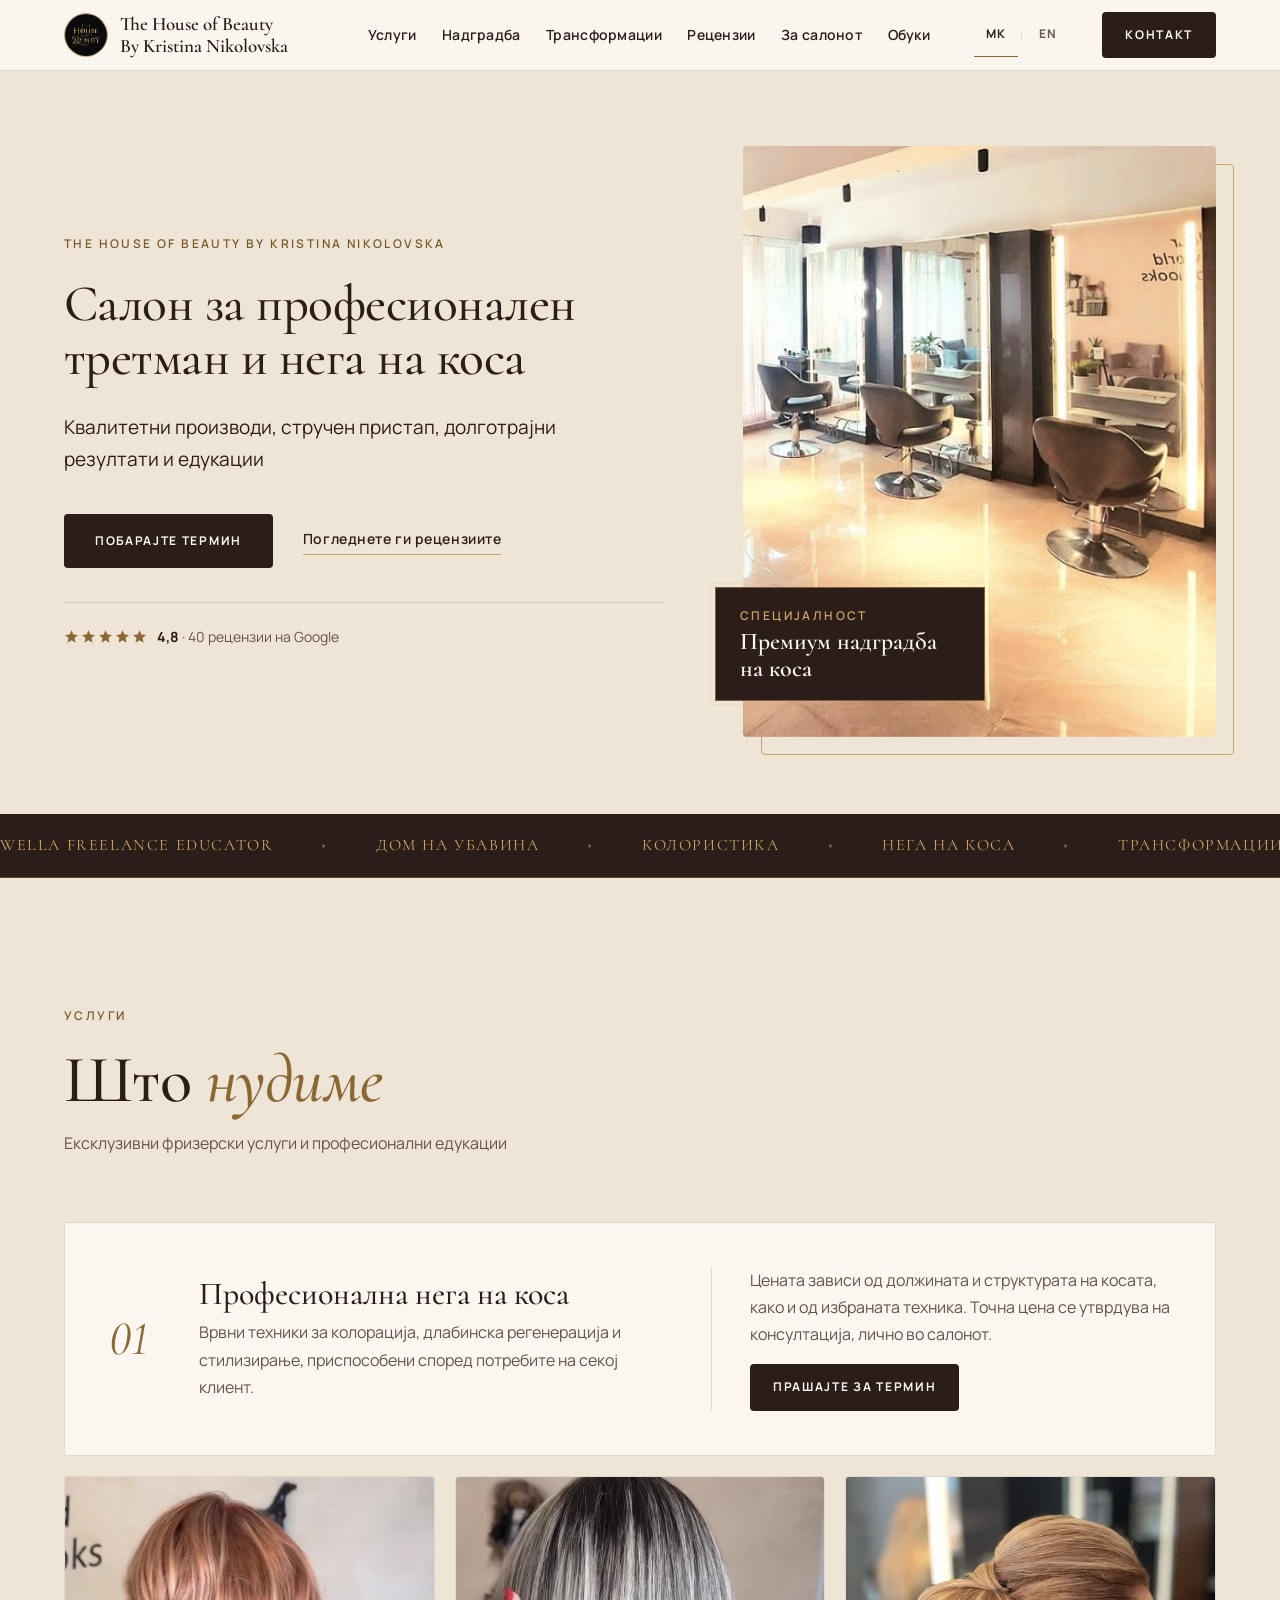
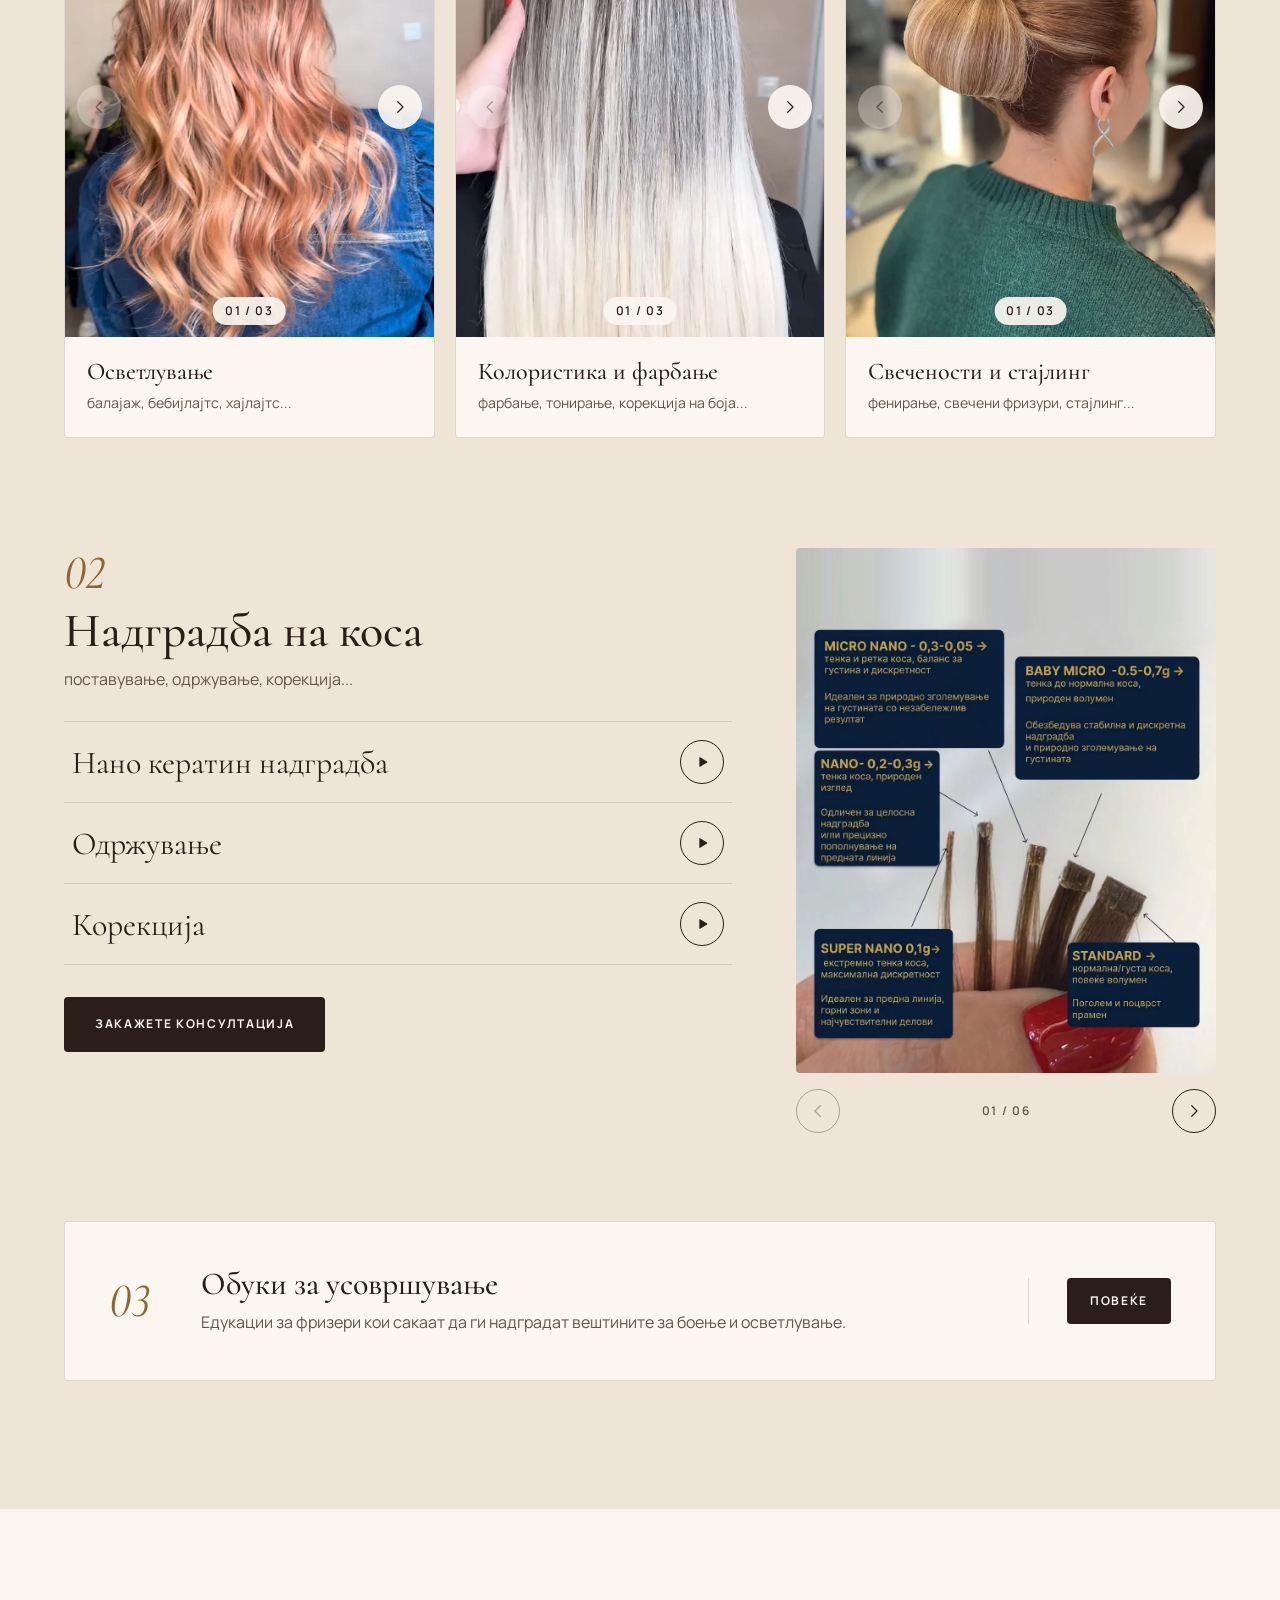
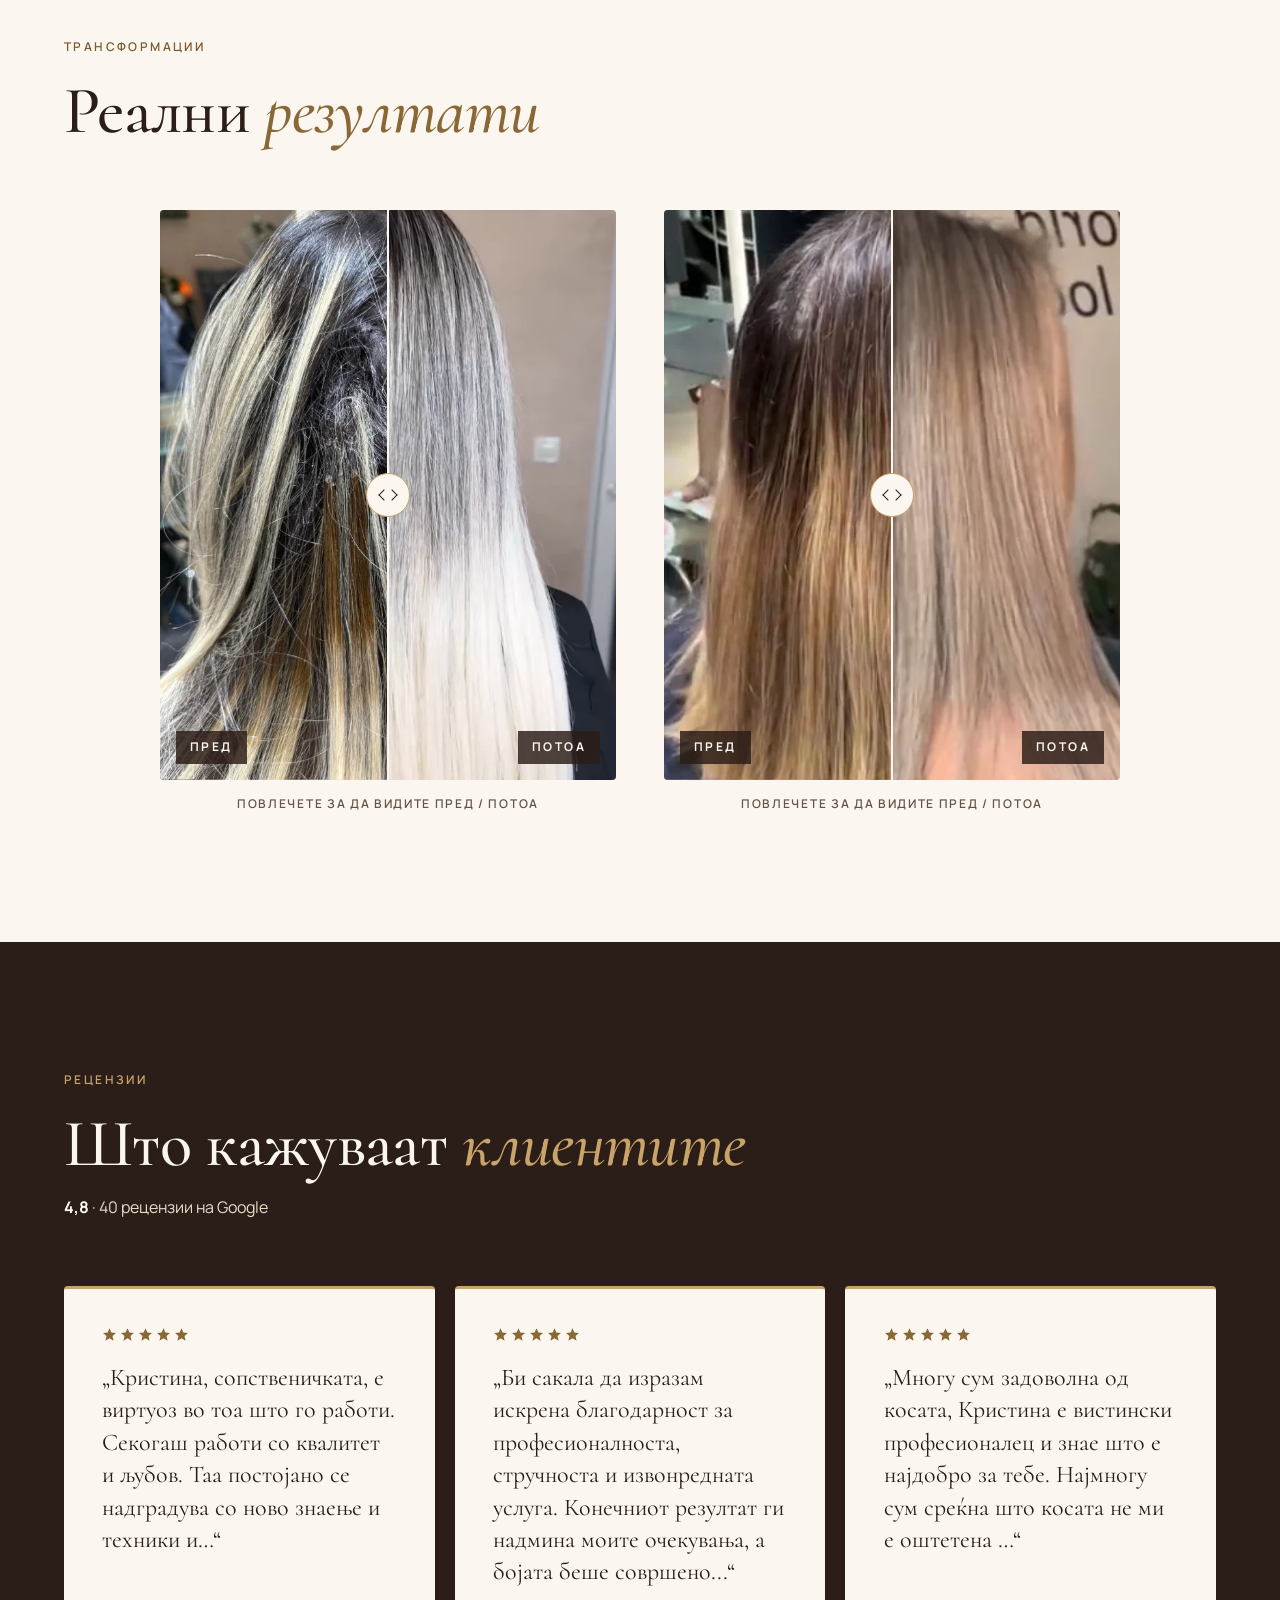
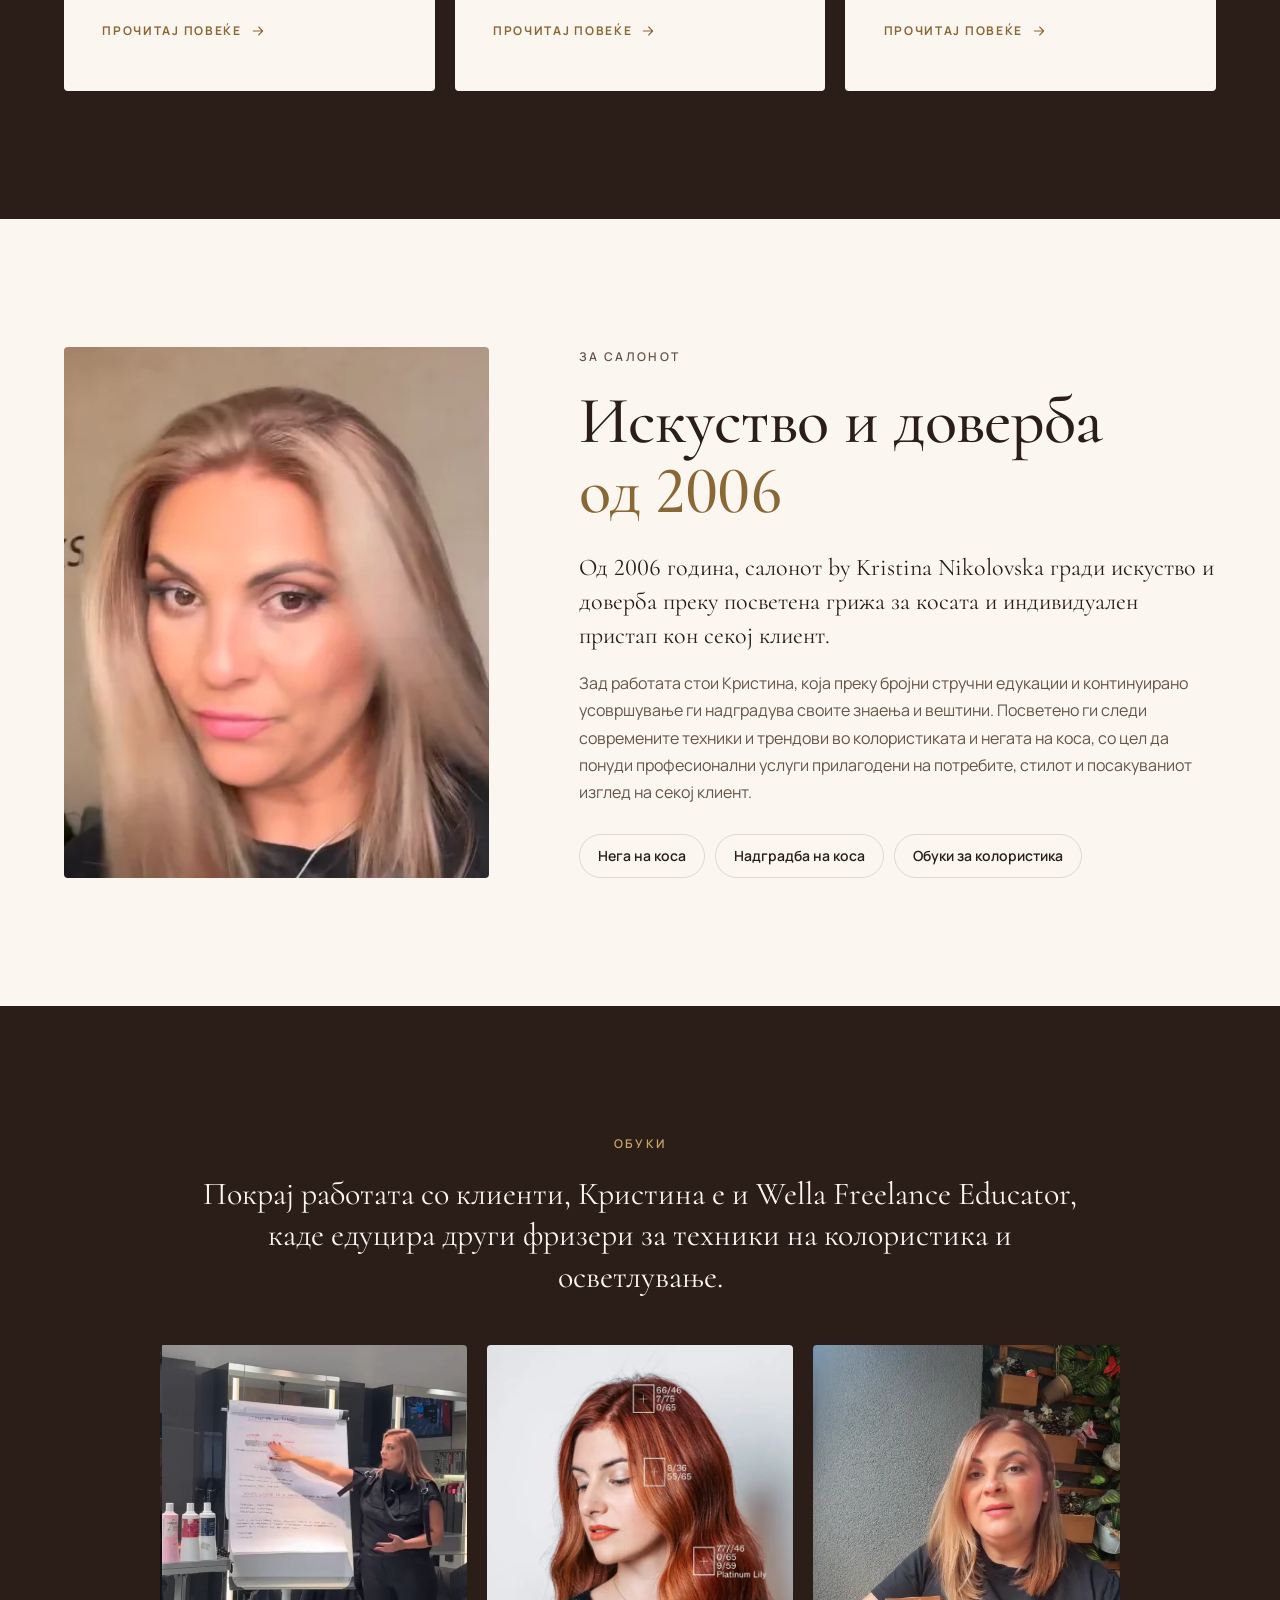
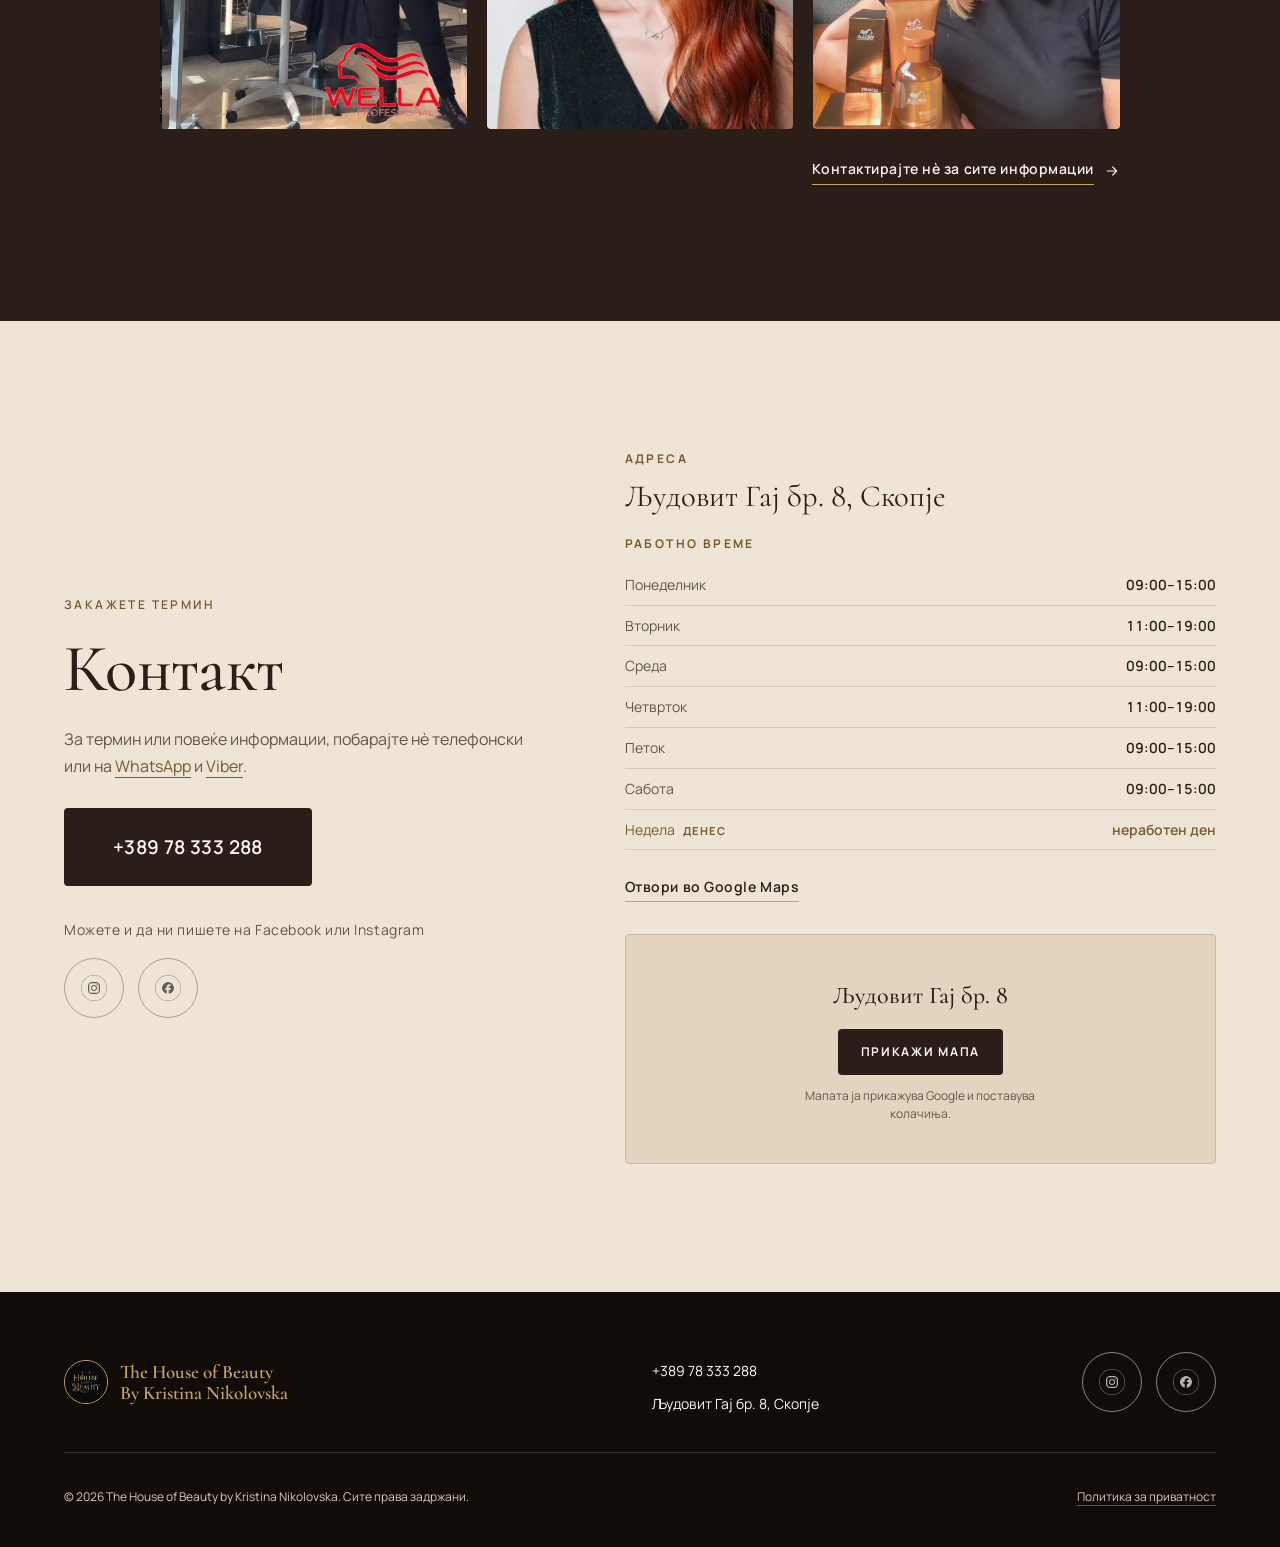
==== commit 4ed6a8b8: "Поправки по UX/UI анализата Точна адреса и координати, поправено мобилно мени, содржина видлива без " ====
--- a/index.html
+++ b/index.html
@@ -3,9 +3,10 @@
 <head>
 <meta charset="UTF-8">
 <meta name="viewport" content="width=device-width, initial-scale=1">
+<script>document.documentElement.className+=' js'</script>
 <title>Фризерски салон Скопје | The House of Beauty by Kristina Nikolovska</title>
 <meta name="description" content="Салон за нега на коса во Скопје, Људовит Гај бр. 8. Кристина Николовска, колорист и Wella Freelance Educator. Побарајте термин: +389 78 333 288.">
-<link rel="canonical" href="https://YOUR-DOMAIN.mk/">
+<link rel="canonical" href="https://iskrajodesign.github.io/thehouseofbeauty.by.kn.2026/">
 <link rel="icon" type="image/png" href="images/favicon.png">
 <link rel="apple-touch-icon" href="images/favicon.png">
 
@@ -14,25 +15,26 @@
 <meta property="og:site_name" content="The House of Beauty by Kristina Nikolovska">
 <meta property="og:title" content="Фризерски салон Скопје | The House of Beauty by Kristina Nikolovska">
 <meta property="og:description" content="Салон за нега на коса во Скопје, Људовит Гај бр. 8. Кристина Николовска, колорист и Wella Freelance Educator. Побарајте термин: +389 78 333 288.">
-<meta property="og:url" content="https://YOUR-DOMAIN.mk/">
-<meta property="og:image" content="https://YOUR-DOMAIN.mk/images/hero.jpg">
-<meta property="og:image:width" content="960">
-<meta property="og:image:height" content="960">
+<meta property="og:url" content="https://iskrajodesign.github.io/thehouseofbeauty.by.kn.2026/">
+<meta property="og:image" content="https://iskrajodesign.github.io/thehouseofbeauty.by.kn.2026/images/og-image.jpg">
+<meta property="og:image:width" content="1200">
+<meta property="og:image:height" content="630">
+<meta property="og:image:alt" content="Внатрешноста на салонот The House of Beauty во Скопје">
 <meta name="twitter:card" content="summary_large_image">
 <meta name="twitter:title" content="Фризерски салон Скопје | The House of Beauty by Kristina Nikolovska">
 <meta name="twitter:description" content="Салон за нега на коса во Скопје, Људовит Гај бр. 8. Кристина Николовска, колорист и Wella Freelance Educator. Побарајте термин: +389 78 333 288.">
-<meta name="twitter:image" content="https://YOUR-DOMAIN.mk/images/hero.jpg">
+<meta name="twitter:image" content="https://iskrajodesign.github.io/thehouseofbeauty.by.kn.2026/images/og-image.jpg">
 <script type="application/ld+json">
 {
   "@context": "https://schema.org",
   "@type": "HairSalon",
-  "@id": "https://YOUR-DOMAIN.mk/#salon",
+  "@id": "https://iskrajodesign.github.io/thehouseofbeauty.by.kn.2026/#salon",
   "name": "The House of Beauty by Kristina Nikolovska",
   "alternateName": "Дом на убавина",
   "description": "Салон за нега и третман на коса во Скопје, воден од Кристина Николовска, фризер, колорист и Wella Freelance Educator.",
-  "url": "https://YOUR-DOMAIN.mk/",
-  "image": "https://YOUR-DOMAIN.mk/images/hero.jpg",
-  "logo": "https://YOUR-DOMAIN.mk/images/logo.jpg",
+  "url": "https://iskrajodesign.github.io/thehouseofbeauty.by.kn.2026/",
+  "image": "https://iskrajodesign.github.io/thehouseofbeauty.by.kn.2026/images/og-image.jpg",
+  "logo": "https://iskrajodesign.github.io/thehouseofbeauty.by.kn.2026/images/logo.jpg",
   "telephone": "+38978333288",
   "address": {
     "@type": "PostalAddress",
@@ -42,41 +44,20 @@
   },
   "geo": {
     "@type": "GeoCoordinates",
-    "latitude": 42.0010531,
-    "longitude": 21.4164851
+    "latitude": 42.0010491,
+    "longitude": 21.41906
   },
-  "areaServed": {
-    "@type": "City",
-    "name": "Скопје"
-  },
+  "areaServed": {"@type": "City", "name": "Скопје"},
   "founder": {
     "@type": "Person",
     "name": "Кристина Николовска",
     "jobTitle": "Фризер, колорист и Wella Freelance Educator"
   },
   "openingHoursSpecification": [
-    {
-      "@type": "OpeningHoursSpecification",
-      "dayOfWeek": [
-        "Monday",
-        "Wednesday",
-        "Friday",
-        "Saturday"
-      ],
-      "opens": "09:00",
-      "closes": "15:00"
-    },
-    {
-      "@type": "OpeningHoursSpecification",
-      "dayOfWeek": [
-        "Tuesday",
-        "Thursday"
-      ],
-      "opens": "11:00",
-      "closes": "19:00"
-    }
+    {"@type": "OpeningHoursSpecification", "dayOfWeek": ["Monday","Wednesday","Friday","Saturday"], "opens": "09:00", "closes": "15:00"},
+    {"@type": "OpeningHoursSpecification", "dayOfWeek": ["Tuesday","Thursday"], "opens": "11:00", "closes": "19:00"}
   ],
-  "hasMap": "https://www.google.com/maps/place/House+of+Beauty/@42.0010531,21.4164851,701m/",
+  "hasMap": "https://www.google.com/maps/place/House+of+Beauty/@42.0010491,21.41906,17z/data=!4m6!3m5!1s0x1354151752a9f7cd:0x432beab056e03122!8m2!3d42.0010491!4d21.41906!16s%2Fg%2F11jgdbh78c",
   "sameAs": [
     "https://www.instagram.com/the_house_of_beauty_by_k.n/",
     "https://www.facebook.com/share/19DPof2g28/"
@@ -95,33 +76,31 @@
   <div class="header-inner">
     <a class="brand" href="#pocetna"><img src="images/logo.jpg" alt="" width="44" height="44"><span class="brand-text"><b>The House of Beauty</b><i>By Kristina Nikolovska</i></span></a>
     <nav class="nav-desktop" aria-label="Главна навигација">
-      <a href="#pocetna">Почетна</a><a href="#usluzi">Услуги</a><a href="#nadgradba">Надградба</a><a href="#pred-potoa">Трансформации</a><a href="#za-salonot">За нас</a><a href="#wella">Обуки</a>
+      <a href="#usluzi">Услуги</a><a href="#nadgradba">Надградба</a><a href="#pred-potoa">Трансформации</a><a href="#recenzii">Рецензии</a><a href="#za-salonot">За салонот</a><a href="#wella">Обуки</a>
     </nav>
     <div class="lang-sw" role="group" aria-label="Јазик / Language"><button type="button" data-lang="mk" lang="mk" aria-pressed="true" class="is-active">MK</button><span aria-hidden="true">|</span><button type="button" data-lang="en" lang="en" aria-pressed="false">EN</button></div>
     <a class="btn btn-solid btn-sm header-cta" href="#kontakt">Контакт</a>
-    <button class="nav-toggle" aria-label="Отвори мени" aria-expanded="false" aria-controls="mobile-menu"><span></span><span></span></button>
+    <button class="nav-toggle" type="button" aria-label="Отвори мени" aria-expanded="false" aria-controls="mobile-menu"><span></span><span></span></button>
   </div>
 </header>
 <nav id="mobile-menu" class="mobile-menu" aria-label="Мобилна навигација">
   <div class="lang-sw lang-sw--menu" role="group" aria-label="Јазик / Language"><button type="button" data-lang="mk" lang="mk" aria-pressed="true" class="is-active">MK</button><span aria-hidden="true">|</span><button type="button" data-lang="en" lang="en" aria-pressed="false">EN</button></div>
-  <a href="#pocetna">Почетна</a><a href="#usluzi">Услуги</a><a href="#nadgradba">Надградба</a><a href="#pred-potoa">Трансформации</a><a href="#za-salonot">За нас</a><a href="#wella">Обуки</a>
-  <a class="btn btn-gold" href="#kontakt">Контакт</a>
+  <div class="menu-links"><a href="#pocetna">Почетна</a><a href="#usluzi">Услуги</a><a href="#nadgradba">Надградба</a><a href="#pred-potoa">Трансформации</a><a href="#recenzii">Рецензии</a><a href="#za-salonot">За салонот</a><a href="#wella">Обуки</a></div>
+  <a class="btn btn-gold menu-cta" href="#kontakt">Контакт</a>
 </nav>
 
 <main id="main">
   <section id="pocetna" class="hero" aria-label="Почетна">
     <div class="hero-inner">
       <div class="hero-text">
-        <div class="hero-desk">
         <p class="kicker">THE HOUSE OF BEAUTY<br class="br-m"> BY Kristina Nikolovska</p>
-        <h1 class="hero-title hero-title--desk">Салон за професионален<br class="br-d"> третман и нега на коса</h1>
+        <h1 class="hero-title">Салон за професионален<br class="br-d"> третман и нега на коса</h1>
         <p class="hero-desc">Квалитетни производи, стручен пристап, долготрајни резултати и едукации</p>
         <div class="hero-actions">
-          <a class="btn btn-solid" href="tel:+38978333288">Побарајте термин</a>
-          <a class="link-u" href="#recenzii">Погледнете ги рецензиите</a>
-        </div>
-      </div>
-      <p class="hero-rating"><span class="stars-inline"><svg viewBox="0 0 24 24" width="16" height="16" fill="currentColor"><path d="M12 2l3 6.9 7.4.7-5.6 4.9 1.7 7.3L12 17.9 5.5 21.8l1.7-7.3L1.6 9.6l7.4-.7z"/></svg><svg viewBox="0 0 24 24" width="16" height="16" fill="currentColor"><path d="M12 2l3 6.9 7.4.7-5.6 4.9 1.7 7.3L12 17.9 5.5 21.8l1.7-7.3L1.6 9.6l7.4-.7z"/></svg><svg viewBox="0 0 24 24" width="16" height="16" fill="currentColor"><path d="M12 2l3 6.9 7.4.7-5.6 4.9 1.7 7.3L12 17.9 5.5 21.8l1.7-7.3L1.6 9.6l7.4-.7z"/></svg><svg viewBox="0 0 24 24" width="16" height="16" fill="currentColor"><path d="M12 2l3 6.9 7.4.7-5.6 4.9 1.7 7.3L12 17.9 5.5 21.8l1.7-7.3L1.6 9.6l7.4-.7z"/></svg><svg viewBox="0 0 24 24" width="16" height="16" fill="currentColor"><path d="M12 2l3 6.9 7.4.7-5.6 4.9 1.7 7.3L12 17.9 5.5 21.8l1.7-7.3L1.6 9.6l7.4-.7z"/></svg></span><b>4.8</b> · 40 reviews on Google</p>
+          <a class="btn btn-solid" href="tel:+38978333288" data-desk="#kontakt">Побарајте термин</a>
+          <a class="link-u" href="#recenzii"><span>Погледнете ги рецензиите</span></a>
+        </div>
+        <p class="hero-rating"><span class="stars" aria-hidden="true"><svg viewBox="0 0 24 24" width="16" height="16" fill="currentColor" aria-hidden="true"><path d="M12 2l3 6.9 7.4.7-5.6 4.9 1.7 7.3L12 17.9 5.5 21.8l1.7-7.3L1.6 9.6l7.4-.7z"/></svg><svg viewBox="0 0 24 24" width="16" height="16" fill="currentColor" aria-hidden="true"><path d="M12 2l3 6.9 7.4.7-5.6 4.9 1.7 7.3L12 17.9 5.5 21.8l1.7-7.3L1.6 9.6l7.4-.7z"/></svg><svg viewBox="0 0 24 24" width="16" height="16" fill="currentColor" aria-hidden="true"><path d="M12 2l3 6.9 7.4.7-5.6 4.9 1.7 7.3L12 17.9 5.5 21.8l1.7-7.3L1.6 9.6l7.4-.7z"/></svg><svg viewBox="0 0 24 24" width="16" height="16" fill="currentColor" aria-hidden="true"><path d="M12 2l3 6.9 7.4.7-5.6 4.9 1.7 7.3L12 17.9 5.5 21.8l1.7-7.3L1.6 9.6l7.4-.7z"/></svg><svg viewBox="0 0 24 24" width="16" height="16" fill="currentColor" aria-hidden="true"><path d="M12 2l3 6.9 7.4.7-5.6 4.9 1.7 7.3L12 17.9 5.5 21.8l1.7-7.3L1.6 9.6l7.4-.7z"/></svg></span><span><b>4,8</b> · 40 рецензии на Google</span></p>
       </div>
       <figure class="hero-photo">
         <div class="hero-crop"><img src="images/hero.jpg" alt="Атмосфера во салонот The House of Beauty by Kristina Nikolovska во Скопје" width="960" height="960" loading="eager" fetchpriority="high"></div>
@@ -129,10 +108,10 @@
       </figure>
     </div>
     <div class="marquee" aria-hidden="true">
-    <div class="marquee-track">
-      <span>WELLA FREELANCE EDUCATOR</span><span>ДОМ НА УБАВИНА</span><span>КОЛОРИСТИКА</span><span>НЕГА НА КОСА</span><span>ТРАНСФОРМАЦИИ</span><span>WELLA FREELANCE EDUCATOR</span><span>ДОМ НА УБАВИНА</span><span>КОЛОРИСТИКА</span><span>НЕГА НА КОСА</span><span>ТРАНСФОРМАЦИИ</span>
-    </div>
-  </div>
+      <div class="marquee-track">
+        <span>WELLA FREELANCE EDUCATOR</span><span>ДОМ НА УБАВИНА</span><span>КОЛОРИСТИКА</span><span>НЕГА НА КОСА</span><span>ТРАНСФОРМАЦИИ</span><span>WELLA FREELANCE EDUCATOR</span><span>ДОМ НА УБАВИНА</span><span>КОЛОРИСТИКА</span><span>НЕГА НА КОСА</span><span>ТРАНСФОРМАЦИИ</span>
+      </div>
+    </div>
   </section>
 
   <section id="usluzi" class="section section--beige" aria-labelledby="usluzi-title">
@@ -142,39 +121,49 @@
         <h2 id="usluzi-title" class="section-title">Што <em>нудиме</em></h2>
         <p class="section-sub">Ексклузивни фризерски услуги и професионални едукации</p>
       </div>
+
       <article class="offer reveal">
-        <div class="offer-num">01</div>
+        <div class="num" aria-hidden="true">01</div>
         <div class="offer-main"><h3>Професионална нега на коса</h3><p>Врвни техники за колорација, длабинска регенерација и стилизирање, приспособени според потребите на секој клиент.</p></div>
         <div class="offer-note"><p>Цената зависи од должината и структурата на косата, како и од избраната техника. Точна цена се утврдува на консултација, лично во салонот.</p><a class="btn btn-solid btn-sm" href="#kontakt">Прашајте за термин</a></div>
       </article>
       <div class="svc-grid">
-        <article class="svc-card reveal" data-carousel><div class="svc-img svc-img--car"><div class="looks-slide is-active"><img src="images/look-balayage-1.webp" alt="Осветлување, пример 1" loading="lazy"></div><div class="looks-slide"><img src="images/look-balayage-2.webp" alt="Осветлување, пример 2" loading="lazy"></div><div class="looks-slide"><img src="images/look-balayage-3.webp" alt="Осветлување, пример 3" loading="lazy"></div><button type="button" class="cx-arrow cx-prev" aria-label="Претходна фотографија" disabled><svg viewBox="0 0 24 24" width="18" height="18" fill="none" stroke="currentColor" stroke-width="1.6" stroke-linecap="round" stroke-linejoin="round"><path d="M15 5l-7 7 7 7"/></svg></button><button type="button" class="cx-arrow cx-next" aria-label="Следна фотографија"><svg viewBox="0 0 24 24" width="18" height="18" fill="none" stroke="currentColor" stroke-width="1.6" stroke-linecap="round" stroke-linejoin="round"><path d="M9 5l7 7-7 7"/></svg></button><span class="cx-count looks-status-count">01 / 03</span></div><div class="svc-body"><span class="svc-num">01</span><h3>Осветлување</h3><p>балајаж, бебијлајтс, хајлајтс...</p></div></article>
-        <article class="svc-card reveal" data-carousel><div class="svc-img svc-img--car"><div class="looks-slide is-active"><img src="images/look-koloristika-1.webp" alt="Колористика и фарбање, пример 1" loading="lazy"></div><div class="looks-slide"><img src="images/look-koloristika-2.webp" alt="Колористика и фарбање, пример 2" loading="lazy"></div><div class="looks-slide"><img src="images/look-koloristika-3.webp" alt="Колористика и фарбање, пример 3" loading="lazy"></div><button type="button" class="cx-arrow cx-prev" aria-label="Претходна фотографија" disabled><svg viewBox="0 0 24 24" width="18" height="18" fill="none" stroke="currentColor" stroke-width="1.6" stroke-linecap="round" stroke-linejoin="round"><path d="M15 5l-7 7 7 7"/></svg></button><button type="button" class="cx-arrow cx-next" aria-label="Следна фотографија"><svg viewBox="0 0 24 24" width="18" height="18" fill="none" stroke="currentColor" stroke-width="1.6" stroke-linecap="round" stroke-linejoin="round"><path d="M9 5l7 7-7 7"/></svg></button><span class="cx-count looks-status-count">01 / 03</span></div><div class="svc-body"><span class="svc-num">02</span><h3>Колористика и фарбање</h3><p>фарбање, тонирање, корекција на боја...</p></div></article>
-        <article class="svc-card reveal" data-carousel><div class="svc-img svc-img--car"><div class="looks-slide is-active"><img src="images/look-svecenosti-1.webp" alt="Свечености и стајлинг, пример 1" loading="lazy"></div><div class="looks-slide"><img src="images/look-svecenosti-2.webp" alt="Свечености и стајлинг, пример 2" loading="lazy"></div><div class="looks-slide"><img src="images/look-svecenosti-3.webp" alt="Свечености и стајлинг, пример 3" loading="lazy"></div><button type="button" class="cx-arrow cx-prev" aria-label="Претходна фотографија" disabled><svg viewBox="0 0 24 24" width="18" height="18" fill="none" stroke="currentColor" stroke-width="1.6" stroke-linecap="round" stroke-linejoin="round"><path d="M15 5l-7 7 7 7"/></svg></button><button type="button" class="cx-arrow cx-next" aria-label="Следна фотографија"><svg viewBox="0 0 24 24" width="18" height="18" fill="none" stroke="currentColor" stroke-width="1.6" stroke-linecap="round" stroke-linejoin="round"><path d="M9 5l7 7-7 7"/></svg></button><span class="cx-count looks-status-count">01 / 03</span></div><div class="svc-body"><span class="svc-num">03</span><h3>Свечености и стајлинг</h3><p>фенирање, свечени фризури, стајлинг...</p></div></article>
-      </div>
-
-      <div class="looks colo" id="nadgradba" data-carousel>
-        <div class="looks-grid">
+        <article class="svc-card reveal" data-carousel><div class="svc-img"><div class="slide is-active"><img src="images/look-balayage-1.webp" alt="Осветлување, пример 1" loading="lazy"></div><div class="slide"><img src="images/look-balayage-2.webp" alt="Осветлување, пример 2" loading="lazy"></div><div class="slide"><img src="images/look-balayage-3.webp" alt="Осветлување, пример 3" loading="lazy"></div><button type="button" class="car-btn car-btn--overlay car-prev" aria-label="Претходна фотографија" disabled><svg viewBox="0 0 24 24" width="18" height="18" fill="none" stroke="currentColor" stroke-width="1.6" stroke-linecap="round" stroke-linejoin="round" aria-hidden="true"><path d="M15 5l-7 7 7 7"/></svg></button><button type="button" class="car-btn car-btn--overlay car-next" aria-label="Следна фотографија"><svg viewBox="0 0 24 24" width="18" height="18" fill="none" stroke="currentColor" stroke-width="1.6" stroke-linecap="round" stroke-linejoin="round" aria-hidden="true"><path d="M9 5l7 7-7 7"/></svg></button><span class="car-count car-count--overlay" aria-live="polite">01 / 03</span></div><div class="svc-body"><h3>Осветлување</h3><p>балајаж, бебијлајтс, хајлајтс...</p></div></article>
+        <article class="svc-card reveal" data-carousel><div class="svc-img"><div class="slide is-active"><img src="images/look-koloristika-1.webp" alt="Колористика и фарбање, пример 1" loading="lazy"></div><div class="slide"><img src="images/look-koloristika-2.webp" alt="Колористика и фарбање, пример 2" loading="lazy"></div><div class="slide"><img src="images/look-koloristika-3.webp" alt="Колористика и фарбање, пример 3" loading="lazy"></div><button type="button" class="car-btn car-btn--overlay car-prev" aria-label="Претходна фотографија" disabled><svg viewBox="0 0 24 24" width="18" height="18" fill="none" stroke="currentColor" stroke-width="1.6" stroke-linecap="round" stroke-linejoin="round" aria-hidden="true"><path d="M15 5l-7 7 7 7"/></svg></button><button type="button" class="car-btn car-btn--overlay car-next" aria-label="Следна фотографија"><svg viewBox="0 0 24 24" width="18" height="18" fill="none" stroke="currentColor" stroke-width="1.6" stroke-linecap="round" stroke-linejoin="round" aria-hidden="true"><path d="M9 5l7 7-7 7"/></svg></button><span class="car-count car-count--overlay" aria-live="polite">01 / 03</span></div><div class="svc-body"><h3>Колористика и фарбање</h3><p>фарбање, тонирање, корекција на боја...</p></div></article>
+        <article class="svc-card reveal" data-carousel><div class="svc-img"><div class="slide is-active"><img src="images/look-svecenosti-1.webp" alt="Свечености и стајлинг, пример 1" loading="lazy"></div><div class="slide"><img src="images/look-svecenosti-2.webp" alt="Свечености и стајлинг, пример 2" loading="lazy"></div><div class="slide"><img src="images/look-svecenosti-3.webp" alt="Свечености и стајлинг, пример 3" loading="lazy"></div><button type="button" class="car-btn car-btn--overlay car-prev" aria-label="Претходна фотографија" disabled><svg viewBox="0 0 24 24" width="18" height="18" fill="none" stroke="currentColor" stroke-width="1.6" stroke-linecap="round" stroke-linejoin="round" aria-hidden="true"><path d="M15 5l-7 7 7 7"/></svg></button><button type="button" class="car-btn car-btn--overlay car-next" aria-label="Следна фотографија"><svg viewBox="0 0 24 24" width="18" height="18" fill="none" stroke="currentColor" stroke-width="1.6" stroke-linecap="round" stroke-linejoin="round" aria-hidden="true"><path d="M9 5l7 7-7 7"/></svg></button><span class="car-count car-count--overlay" aria-live="polite">01 / 03</span></div><div class="svc-body"><h3>Свечености и стајлинг</h3><p>фенирање, свечени фризури, стајлинг...</p></div></article>
+      </div>
+
+      <div class="colo" id="nadgradba" data-carousel>
+        <div class="colo-grid">
           <div class="colo-text">
-            <span class="svc-num">02</span>
-            <h2 class="looks-title">Надградба на коса</h2>
+            <span class="num" aria-hidden="true">02</span>
+            <h3 class="colo-title">Надградба на коса</h3>
             <p class="colo-sub">поставување, одржување, корекција...</p>
-            <ul class="colo-list"><li data-slide="0"><span>Нано кератин надградба</span><a class="colo-go" href="https://www.instagram.com/the_house_of_beauty_by_k.n/reel/DefC5JNOUaw/?hl=en" target="_blank" rel="noopener noreferrer" aria-label="Нано кератин надградба"><svg viewBox="0 0 24 24" width="16" height="16" fill="currentColor" aria-hidden="true"><path d="M8 5.5v13a.8.8 0 0 0 1.2.7l10.4-6.5a.8.8 0 0 0 0-1.4L9.2 4.8A.8.8 0 0 0 8 5.5z"/></svg></a></li><li data-slide="1"><span>Одржување</span><a class="colo-go" href="https://www.instagram.com/the_house_of_beauty_by_k.n/reel/DV1hSExDFpW/?hl=en" target="_blank" rel="noopener noreferrer" aria-label="Одржување"><svg viewBox="0 0 24 24" width="16" height="16" fill="currentColor" aria-hidden="true"><path d="M8 5.5v13a.8.8 0 0 0 1.2.7l10.4-6.5a.8.8 0 0 0 0-1.4L9.2 4.8A.8.8 0 0 0 8 5.5z"/></svg></a></li><li data-slide="2"><span>Корекција</span><a class="colo-go" href="https://www.instagram.com/the_house_of_beauty_by_k.n/reel/DeMy2bpOqJx/?hl=en" target="_blank" rel="noopener noreferrer" aria-label="Корекција"><svg viewBox="0 0 24 24" width="16" height="16" fill="currentColor" aria-hidden="true"><path d="M8 5.5v13a.8.8 0 0 0 1.2.7l10.4-6.5a.8.8 0 0 0 0-1.4L9.2 4.8A.8.8 0 0 0 8 5.5z"/></svg></a></li></ul>
-            <a class="btn btn-solid" href="#kontakt" style="align-self:flex-start;margin-top:24px">Закажете консултација</a>
+            <ul class="colo-list">
+              <li data-slide="0"><span>Нано кератин надградба</span><a class="colo-go" href="https://www.instagram.com/the_house_of_beauty_by_k.n/reel/DefC5JNOUaw/" target="_blank" rel="noopener noreferrer" aria-label="Видео: Нано кератин надградба"><svg viewBox="0 0 24 24" width="16" height="16" fill="currentColor" aria-hidden="true"><path d="M8 5.5v13a.8.8 0 0 0 1.2.7l10.4-6.5a.8.8 0 0 0 0-1.4L9.2 4.8A.8.8 0 0 0 8 5.5z"/></svg></a></li>
+              <li data-slide="1"><span>Одржување</span><a class="colo-go" href="https://www.instagram.com/the_house_of_beauty_by_k.n/reel/DV1hSExDFpW/" target="_blank" rel="noopener noreferrer" aria-label="Видео: Одржување"><svg viewBox="0 0 24 24" width="16" height="16" fill="currentColor" aria-hidden="true"><path d="M8 5.5v13a.8.8 0 0 0 1.2.7l10.4-6.5a.8.8 0 0 0 0-1.4L9.2 4.8A.8.8 0 0 0 8 5.5z"/></svg></a></li>
+              <li data-slide="2"><span>Корекција</span><a class="colo-go" href="https://www.instagram.com/the_house_of_beauty_by_k.n/reel/DeMy2bpOqJx/" target="_blank" rel="noopener noreferrer" aria-label="Видео: Корекција"><svg viewBox="0 0 24 24" width="16" height="16" fill="currentColor" aria-hidden="true"><path d="M8 5.5v13a.8.8 0 0 0 1.2.7l10.4-6.5a.8.8 0 0 0 0-1.4L9.2 4.8A.8.8 0 0 0 8 5.5z"/></svg></a></li>
+            </ul>
+            <a class="btn btn-solid" href="#kontakt">Закажете консултација</a>
           </div>
-          <div class="looks-stage">
-            <div class="looks-frame"><div class="looks-slide is-active"><img src="images/nano-nadgradbi-45.jpg" data-en-src="images/nano-nadgradbi-en.jpg" alt="Видови нано надградба: Micro Nano, Baby Micro, Nano, Super Nano и Standard" width="992" height="1240"></div><div class="looks-slide"><img src="images/odrzuvanje-b.jpg" data-en-src="images/odrzuvanje-en.jpg" alt="Одржување на надградба: природна коса без кинење и оштетување" width="848" height="1243" loading="lazy"></div><div class="looks-slide"><img src="images/korekcija-45.jpg" data-en-src="images/korekcija-en.jpg" alt="Корекција на надградба: 180 прамени се 5 часа корекција" width="974" height="1218" loading="lazy"></div><div class="looks-slide"><img src="images/look-ekstenzii-1-b.jpg" alt="Надградба на коса, пример 1" loading="lazy"></div><div class="looks-slide"><img src="images/look-ekstenzii-2-b.jpg" alt="Надградба на коса, пример 2" loading="lazy"></div><div class="looks-slide"><img src="images/look-ekstenzii-3-45.jpg" alt="Надградба на коса, пример 3" loading="lazy"></div></div>
-            <div class="looks-controls">
-              <button type="button" class="looks-arrow looks-prev" aria-label="Претходна фотографија" disabled><svg viewBox="0 0 24 24" width="18" height="18" fill="none" stroke="currentColor" stroke-width="1.6" stroke-linecap="round" stroke-linejoin="round"><path d="M15 5l-7 7 7 7"/></svg></button>
-              <p class="looks-status"><span class="looks-status-count">01 / 03</span></p>
-              <button type="button" class="looks-arrow looks-next" aria-label="Следна фотографија"><svg viewBox="0 0 24 24" width="18" height="18" fill="none" stroke="currentColor" stroke-width="1.6" stroke-linecap="round" stroke-linejoin="round"><path d="M9 5l7 7-7 7"/></svg></button>
-            </div>
+          <div class="colo-frame">
+            <div class="slide is-active"><img src="images/nano-nadgradbi-45.webp" data-en-src="images/nano-nadgradbi-en.webp" alt="Видови нано надградба: Micro Nano, Baby Micro, Nano, Super Nano и Standard" width="992" height="1240"></div>
+            <div class="slide"><img src="images/odrzuvanje-b.webp" data-en-src="images/odrzuvanje-en.webp" alt="Одржување на надградба: природна коса без кинење и оштетување" width="994" height="1243" loading="lazy"></div>
+            <div class="slide"><img src="images/korekcija-45.webp" data-en-src="images/korekcija-en.webp" alt="Корекција на надградба: 180 прамени се 5 часа корекција" width="974" height="1218" loading="lazy"></div>
+            <div class="slide"><img src="images/look-ekstenzii-1-b.webp" alt="Надградба на коса, пример 1" width="614" height="768" loading="lazy"></div>
+            <div class="slide"><img src="images/look-ekstenzii-2-b.webp" alt="Надградба на коса, пример 2" width="626" height="782" loading="lazy"></div>
+            <div class="slide"><img src="images/look-ekstenzii-3-45.webp" alt="Надградба на коса, пример 3" width="623" height="779" loading="lazy"></div>
           </div>
+          <div class="colo-controls">
+            <button type="button" class="car-btn car-btn--outline car-prev" aria-label="Претходна фотографија" disabled><svg viewBox="0 0 24 24" width="18" height="18" fill="none" stroke="currentColor" stroke-width="1.6" stroke-linecap="round" stroke-linejoin="round" aria-hidden="true"><path d="M15 5l-7 7 7 7"/></svg></button>
+            <p class="car-count" aria-live="polite">01 / 06</p>
+            <button type="button" class="car-btn car-btn--outline car-next" aria-label="Следна фотографија"><svg viewBox="0 0 24 24" width="18" height="18" fill="none" stroke="currentColor" stroke-width="1.6" stroke-linecap="round" stroke-linejoin="round" aria-hidden="true"><path d="M9 5l7 7-7 7"/></svg></button>
+          </div>
         </div>
       </div>
 
       <article class="offer offer--alt reveal">
-        <div class="offer-num">03</div>
+        <div class="num" aria-hidden="true">03</div>
         <div class="offer-main"><h3>Обуки за усовршување</h3><p>Едукации за фризери кои сакаат да ги надградат вештините за боење и осветлување.</p></div>
         <div class="offer-note"><a class="btn btn-solid btn-sm" href="#wella">Повеќе</a></div>
       </article>
@@ -188,23 +177,23 @@
         <h2 id="pred-potoa-title" class="section-title">Реални <em>резултати</em></h2>
       </div>
       <div class="ba-group">
-        <div class="ba-wrap reveal"><div class="ba-frame"><div class="ba-layer ba-layer--after"><img src="images/potoa.webp" width="641" height="870" alt="Резултат по третман на коса — потоа" loading="lazy"><span class="ba-tag ba-tag--after">Потоа</span></div><div class="ba-layer ba-layer--before"><img src="images/pred.webp" width="700" height="897" alt="Коса пред третман" loading="lazy"><span class="ba-tag ba-tag--before">Пред</span></div><div class="ba-handle"><span></span></div><input class="ba-range" id="ba-range" type="range" min="0" max="100" value="50" aria-label="Повлечете за да видите пред и потоа"></div><p class="ba-caption">Повлечете за да видите пред / потоа</p></div>
-        <div class="ba-wrap reveal"><div class="ba-frame"><div class="ba-layer ba-layer--after"><img style="transform:scale(1.25) translateY(-11%);transform-origin:50% 0" src="images/potoa-2.webp" width="513" height="728" alt="Резултат по третман на коса — потоа, втор пример" loading="lazy"><span class="ba-tag ba-tag--after">Потоа</span></div><div class="ba-layer ba-layer--before"><img src="images/pred-2.webp" width="514" height="864" alt="Коса пред третман, втор пример" loading="lazy"><span class="ba-tag ba-tag--before">Пред</span></div><div class="ba-handle"><span></span></div><input class="ba-range" id="ba-range-2" type="range" min="0" max="100" value="50" aria-label="Повлечете за да видите пред и потоа"></div><p class="ba-caption">Повлечете за да видите пред / потоа</p></div>
-      </div>
-    </div>
-  </section>
-
-  <section id="recenzii" class="section section--beige" aria-labelledby="recenzii-title">
+        <div class="ba-wrap reveal"><div class="ba-frame"><div class="ba-layer ba-layer--after"><img src="images/potoa.webp" width="641" height="870" alt="Резултат по третман на коса, потоа" loading="lazy"><span class="ba-tag ba-tag--after">Потоа</span></div><div class="ba-layer ba-layer--before"><img src="images/pred.webp" width="700" height="897" alt="Коса пред третман" loading="lazy"><span class="ba-tag ba-tag--before">Пред</span></div><input class="ba-range" type="range" min="0" max="100" value="50" aria-label="Повлечете за да видите пред и потоа"><div class="ba-handle"><span></span></div></div><p class="ba-caption">Повлечете за да видите пред / потоа</p></div>
+        <div class="ba-wrap reveal"><div class="ba-frame"><div class="ba-layer ba-layer--after"><img class="ba-zoom" src="images/potoa-2.webp" width="513" height="728" alt="Резултат по третман на коса, потоа, втор пример" loading="lazy"><span class="ba-tag ba-tag--after">Потоа</span></div><div class="ba-layer ba-layer--before"><img src="images/pred-2.webp" width="514" height="864" alt="Коса пред третман, втор пример" loading="lazy"><span class="ba-tag ba-tag--before">Пред</span></div><input class="ba-range" type="range" min="0" max="100" value="50" aria-label="Повлечете за да видите пред и потоа"><div class="ba-handle"><span></span></div></div><p class="ba-caption">Повлечете за да видите пред / потоа</p></div>
+      </div>
+    </div>
+  </section>
+
+  <section id="recenzii" class="section section--dark" aria-labelledby="recenzii-title">
     <div class="section-inner">
       <div class="section-head">
         <p class="eyebrow">Рецензии</p>
         <h2 id="recenzii-title" class="section-title">Што кажуваат <em>клиентите</em></h2>
-        <p class="section-sub"><b>4.8</b> · 40 reviews on Google</p>
+        <p class="section-sub"><b>4,8</b> · 40 рецензии на Google</p>
       </div>
       <div class="reviews-grid">
-        <article class="review-card reveal"><div class="review-stars" aria-label="5 stars"><svg viewBox="0 0 24 24" width="16" height="16" fill="currentColor"><path d="M12 2l3 6.9 7.4.7-5.6 4.9 1.7 7.3L12 17.9 5.5 21.8l1.7-7.3L1.6 9.6l7.4-.7z"/></svg><svg viewBox="0 0 24 24" width="16" height="16" fill="currentColor"><path d="M12 2l3 6.9 7.4.7-5.6 4.9 1.7 7.3L12 17.9 5.5 21.8l1.7-7.3L1.6 9.6l7.4-.7z"/></svg><svg viewBox="0 0 24 24" width="16" height="16" fill="currentColor"><path d="M12 2l3 6.9 7.4.7-5.6 4.9 1.7 7.3L12 17.9 5.5 21.8l1.7-7.3L1.6 9.6l7.4-.7z"/></svg><svg viewBox="0 0 24 24" width="16" height="16" fill="currentColor"><path d="M12 2l3 6.9 7.4.7-5.6 4.9 1.7 7.3L12 17.9 5.5 21.8l1.7-7.3L1.6 9.6l7.4-.7z"/></svg><svg viewBox="0 0 24 24" width="16" height="16" fill="currentColor"><path d="M12 2l3 6.9 7.4.7-5.6 4.9 1.7 7.3L12 17.9 5.5 21.8l1.7-7.3L1.6 9.6l7.4-.7z"/></svg></div><p class="review-text">„Кристина, сопственичката, е виртуоз во тоа што го работи. Секогаш работи со квалитет и љубов. Таа постојано се надградува со ново знаење и техники и…“</p><a class="review-more" href="https://www.google.com/maps/place/House+of+Beauty/@42.0010531,21.4164851,701m/data=!3m1!1e3!4m16!1m7!3m6!1s0x1354151752a9f7cd:0x432beab056e03122!2sHouse+of+Beauty!8m2!3d42.0010491!4d21.41906!16s%2Fg%2F11jgdbh78c!3m7!1s0x1354151752a9f7cd:0x432beab056e03122!8m2!3d42.0010491!4d21.41906!9m1!1b1!16s%2Fg%2F11jgdbh78c?authuser=0&entry=ttu&g_ep=EgoyMDI2MDgxOS4wIKXMDSoASAFQAw%3D%3D" target="_blank" rel="noopener noreferrer">Прочитај повеќе <svg viewBox="0 0 24 24" width="16" height="16" fill="none" stroke="currentColor" stroke-width="1.6" stroke-linecap="round" stroke-linejoin="round"><path d="M5 12h14M13 6l6 6-6 6"/></svg></a></article>
-        <article class="review-card reveal"><div class="review-stars" aria-label="5 starс"><svg viewBox="0 0 24 24" width="16" height="16" fill="currentColor"><path d="M12 2l3 6.9 7.4.7-5.6 4.9 1.7 7.3L12 17.9 5.5 21.8l1.7-7.3L1.6 9.6l7.4-.7z"/></svg><svg viewBox="0 0 24 24" width="16" height="16" fill="currentColor"><path d="M12 2l3 6.9 7.4.7-5.6 4.9 1.7 7.3L12 17.9 5.5 21.8l1.7-7.3L1.6 9.6l7.4-.7z"/></svg><svg viewBox="0 0 24 24" width="16" height="16" fill="currentColor"><path d="M12 2l3 6.9 7.4.7-5.6 4.9 1.7 7.3L12 17.9 5.5 21.8l1.7-7.3L1.6 9.6l7.4-.7z"/></svg><svg viewBox="0 0 24 24" width="16" height="16" fill="currentColor"><path d="M12 2l3 6.9 7.4.7-5.6 4.9 1.7 7.3L12 17.9 5.5 21.8l1.7-7.3L1.6 9.6l7.4-.7z"/></svg><svg viewBox="0 0 24 24" width="16" height="16" fill="currentColor"><path d="M12 2l3 6.9 7.4.7-5.6 4.9 1.7 7.3L12 17.9 5.5 21.8l1.7-7.3L1.6 9.6l7.4-.7z"/></svg></div><p class="review-text">„Би сакала да изразам искрена благодарност за професионалноста, стручноста и извонредната услуга. Конечниот резултат ги надмина моите очекувања, а бојата беше совршено...“</p><a class="review-more" href="https://www.google.com/maps/place/House+of+Beauty/@42.0010531,21.4164851,701m/data=!3m1!1e3!4m16!1m7!3m6!1s0x1354151752a9f7cd:0x432beab056e03122!2sHouse+of+Beauty!8m2!3d42.0010491!4d21.41906!16s%2Fg%2F11jgdbh78c!3m7!1s0x1354151752a9f7cd:0x432beab056e03122!8m2!3d42.0010491!4d21.41906!9m1!1b1!16s%2Fg%2F11jgdbh78c?authuser=0&entry=ttu&g_ep=EgoyMDI2MDgxOS4wIKXMDSoASAFQAw%3D%3D" target="_blank" rel="noopener noreferrer">Прочитај повеќе <svg viewBox="0 0 24 24" width="16" height="16" fill="none" stroke="currentColor" stroke-width="1.6" stroke-linecap="round" stroke-linejoin="round"><path d="M5 12h14M13 6l6 6-6 6"/></svg></a></article>
-        <article class="review-card reveal"><div class="review-stars" aria-label="5 starс"><svg viewBox="0 0 24 24" width="16" height="16" fill="currentColor"><path d="M12 2l3 6.9 7.4.7-5.6 4.9 1.7 7.3L12 17.9 5.5 21.8l1.7-7.3L1.6 9.6l7.4-.7z"/></svg><svg viewBox="0 0 24 24" width="16" height="16" fill="currentColor"><path d="M12 2l3 6.9 7.4.7-5.6 4.9 1.7 7.3L12 17.9 5.5 21.8l1.7-7.3L1.6 9.6l7.4-.7z"/></svg><svg viewBox="0 0 24 24" width="16" height="16" fill="currentColor"><path d="M12 2l3 6.9 7.4.7-5.6 4.9 1.7 7.3L12 17.9 5.5 21.8l1.7-7.3L1.6 9.6l7.4-.7z"/></svg><svg viewBox="0 0 24 24" width="16" height="16" fill="currentColor"><path d="M12 2l3 6.9 7.4.7-5.6 4.9 1.7 7.3L12 17.9 5.5 21.8l1.7-7.3L1.6 9.6l7.4-.7z"/></svg><svg viewBox="0 0 24 24" width="16" height="16" fill="currentColor"><path d="M12 2l3 6.9 7.4.7-5.6 4.9 1.7 7.3L12 17.9 5.5 21.8l1.7-7.3L1.6 9.6l7.4-.7z"/></svg></div><p class="review-text">„Многу сум задоволна од косата, Кристина е вистински професионалец и знае што е најдобро за тебе. Најмногу сум среќна што косата не ми е оштетена …“</p><a class="review-more" href="https://www.google.com/maps/place/House+of+Beauty/@42.0010531,21.4164851,701m/data=!3m1!1e3!4m16!1m7!3m6!1s0x1354151752a9f7cd:0x432beab056e03122!2sHouse+of+Beauty!8m2!3d42.0010491!4d21.41906!16s%2Fg%2F11jgdbh78c!3m7!1s0x1354151752a9f7cd:0x432beab056e03122!8m2!3d42.0010491!4d21.41906!9m1!1b1!16s%2Fg%2F11jgdbh78c?authuser=0&entry=ttu&g_ep=EgoyMDI2MDgxOS4wIKXMDSoASAFQAw%3D%3D" target="_blank" rel="noopener noreferrer">Прочитај повеќе <svg viewBox="0 0 24 24" width="16" height="16" fill="none" stroke="currentColor" stroke-width="1.6" stroke-linecap="round" stroke-linejoin="round"><path d="M5 12h14M13 6l6 6-6 6"/></svg></a></article>
+        <article class="review-card reveal"><p class="stars"><svg viewBox="0 0 24 24" width="16" height="16" fill="currentColor" aria-hidden="true"><path d="M12 2l3 6.9 7.4.7-5.6 4.9 1.7 7.3L12 17.9 5.5 21.8l1.7-7.3L1.6 9.6l7.4-.7z"/></svg><svg viewBox="0 0 24 24" width="16" height="16" fill="currentColor" aria-hidden="true"><path d="M12 2l3 6.9 7.4.7-5.6 4.9 1.7 7.3L12 17.9 5.5 21.8l1.7-7.3L1.6 9.6l7.4-.7z"/></svg><svg viewBox="0 0 24 24" width="16" height="16" fill="currentColor" aria-hidden="true"><path d="M12 2l3 6.9 7.4.7-5.6 4.9 1.7 7.3L12 17.9 5.5 21.8l1.7-7.3L1.6 9.6l7.4-.7z"/></svg><svg viewBox="0 0 24 24" width="16" height="16" fill="currentColor" aria-hidden="true"><path d="M12 2l3 6.9 7.4.7-5.6 4.9 1.7 7.3L12 17.9 5.5 21.8l1.7-7.3L1.6 9.6l7.4-.7z"/></svg><svg viewBox="0 0 24 24" width="16" height="16" fill="currentColor" aria-hidden="true"><path d="M12 2l3 6.9 7.4.7-5.6 4.9 1.7 7.3L12 17.9 5.5 21.8l1.7-7.3L1.6 9.6l7.4-.7z"/></svg><span class="visually-hidden">5 од 5 ѕвезди</span></p><p class="review-text">„Кристина, сопственичката, е виртуоз во тоа што го работи. Секогаш работи со квалитет и љубов. Таа постојано се надградува со ново знаење и техники и…“</p><a class="review-more" href="https://www.google.com/maps/place/House+of+Beauty/@42.0010491,21.41906,17z/data=!4m8!3m7!1s0x1354151752a9f7cd:0x432beab056e03122!8m2!3d42.0010491!4d21.41906!9m1!1b1!16s%2Fg%2F11jgdbh78c" target="_blank" rel="noopener noreferrer">Прочитај повеќе <svg viewBox="0 0 24 24" width="16" height="16" fill="none" stroke="currentColor" stroke-width="1.6" stroke-linecap="round" stroke-linejoin="round" aria-hidden="true"><path d="M5 12h14M13 6l6 6-6 6"/></svg></a></article>
+        <article class="review-card reveal"><p class="stars"><svg viewBox="0 0 24 24" width="16" height="16" fill="currentColor" aria-hidden="true"><path d="M12 2l3 6.9 7.4.7-5.6 4.9 1.7 7.3L12 17.9 5.5 21.8l1.7-7.3L1.6 9.6l7.4-.7z"/></svg><svg viewBox="0 0 24 24" width="16" height="16" fill="currentColor" aria-hidden="true"><path d="M12 2l3 6.9 7.4.7-5.6 4.9 1.7 7.3L12 17.9 5.5 21.8l1.7-7.3L1.6 9.6l7.4-.7z"/></svg><svg viewBox="0 0 24 24" width="16" height="16" fill="currentColor" aria-hidden="true"><path d="M12 2l3 6.9 7.4.7-5.6 4.9 1.7 7.3L12 17.9 5.5 21.8l1.7-7.3L1.6 9.6l7.4-.7z"/></svg><svg viewBox="0 0 24 24" width="16" height="16" fill="currentColor" aria-hidden="true"><path d="M12 2l3 6.9 7.4.7-5.6 4.9 1.7 7.3L12 17.9 5.5 21.8l1.7-7.3L1.6 9.6l7.4-.7z"/></svg><svg viewBox="0 0 24 24" width="16" height="16" fill="currentColor" aria-hidden="true"><path d="M12 2l3 6.9 7.4.7-5.6 4.9 1.7 7.3L12 17.9 5.5 21.8l1.7-7.3L1.6 9.6l7.4-.7z"/></svg><span class="visually-hidden">5 од 5 ѕвезди</span></p><p class="review-text">„Би сакала да изразам искрена благодарност за професионалноста, стручноста и извонредната услуга. Конечниот резултат ги надмина моите очекувања, а бојата беше совршено...“</p><a class="review-more" href="https://www.google.com/maps/place/House+of+Beauty/@42.0010491,21.41906,17z/data=!4m8!3m7!1s0x1354151752a9f7cd:0x432beab056e03122!8m2!3d42.0010491!4d21.41906!9m1!1b1!16s%2Fg%2F11jgdbh78c" target="_blank" rel="noopener noreferrer">Прочитај повеќе <svg viewBox="0 0 24 24" width="16" height="16" fill="none" stroke="currentColor" stroke-width="1.6" stroke-linecap="round" stroke-linejoin="round" aria-hidden="true"><path d="M5 12h14M13 6l6 6-6 6"/></svg></a></article>
+        <article class="review-card reveal"><p class="stars"><svg viewBox="0 0 24 24" width="16" height="16" fill="currentColor" aria-hidden="true"><path d="M12 2l3 6.9 7.4.7-5.6 4.9 1.7 7.3L12 17.9 5.5 21.8l1.7-7.3L1.6 9.6l7.4-.7z"/></svg><svg viewBox="0 0 24 24" width="16" height="16" fill="currentColor" aria-hidden="true"><path d="M12 2l3 6.9 7.4.7-5.6 4.9 1.7 7.3L12 17.9 5.5 21.8l1.7-7.3L1.6 9.6l7.4-.7z"/></svg><svg viewBox="0 0 24 24" width="16" height="16" fill="currentColor" aria-hidden="true"><path d="M12 2l3 6.9 7.4.7-5.6 4.9 1.7 7.3L12 17.9 5.5 21.8l1.7-7.3L1.6 9.6l7.4-.7z"/></svg><svg viewBox="0 0 24 24" width="16" height="16" fill="currentColor" aria-hidden="true"><path d="M12 2l3 6.9 7.4.7-5.6 4.9 1.7 7.3L12 17.9 5.5 21.8l1.7-7.3L1.6 9.6l7.4-.7z"/></svg><svg viewBox="0 0 24 24" width="16" height="16" fill="currentColor" aria-hidden="true"><path d="M12 2l3 6.9 7.4.7-5.6 4.9 1.7 7.3L12 17.9 5.5 21.8l1.7-7.3L1.6 9.6l7.4-.7z"/></svg><span class="visually-hidden">5 од 5 ѕвезди</span></p><p class="review-text">„Многу сум задоволна од косата, Кристина е вистински професионалец и знае што е најдобро за тебе. Најмногу сум среќна што косата не ми е оштетена …“</p><a class="review-more" href="https://www.google.com/maps/place/House+of+Beauty/@42.0010491,21.41906,17z/data=!4m8!3m7!1s0x1354151752a9f7cd:0x432beab056e03122!8m2!3d42.0010491!4d21.41906!9m1!1b1!16s%2Fg%2F11jgdbh78c" target="_blank" rel="noopener noreferrer">Прочитај повеќе <svg viewBox="0 0 24 24" width="16" height="16" fill="none" stroke="currentColor" stroke-width="1.6" stroke-linecap="round" stroke-linejoin="round" aria-hidden="true"><path d="M5 12h14M13 6l6 6-6 6"/></svg></a></article>
       </div>
     </div>
   </section>
@@ -214,7 +203,7 @@
       <div class="about-image reveal"><img src="images/kristina.webp" alt="Кристина Николовска, фризер и колорист во Скопје" width="440" height="550" loading="lazy"></div>
       <div class="about-text reveal">
         <p class="eyebrow">За салонот</p>
-        <h2 id="za-salonot-title" class="section-title">Искуство и доверба<br> <em style="font-style:normal;font-variant-numeric:lining-nums;font-feature-settings:'lnum' 1">од 2006</em></h2>
+        <h2 id="za-salonot-title" class="section-title">Искуство и доверба<br> <em>од 2006</em></h2>
         <p class="lead">Од 2006 година, салонот by Kristina Nikolovska гради искуство и доверба преку посветена грижа за косата и индивидуален пристап кон секој клиент.</p>
         <p>Зад работата стои Кристина, која преку бројни стручни едукации и континуирано усовршување ги надградува своите знаења и вештини. Посветено ги следи современите техники и трендови во колористиката и негата на коса, со цел да понуди професионални услуги прилагодени на потребите, стилот и посакуваниот изглед на секој клиент.</p>
         <div class="tag-links"><a class="tag-link" href="#usluzi">Нега на коса</a><a class="tag-link" href="#nadgradba">Надградба на коса</a><a class="tag-link" href="#wella">Обуки за колористика</a></div>
@@ -225,7 +214,7 @@
   <section id="wella" class="section section--dark" aria-labelledby="wella-title">
     <div class="section-inner">
       <div class="wella-intro reveal">
-        <p class="eyebrow eyebrow--light">Wella Freelance Educator</p>
+        <p class="eyebrow">Обуки</p>
         <h2 id="wella-title" class="visually-hidden">Wella Freelance Educator</h2>
         <p class="wella-quote">Покрај работата со клиенти, Кристина е и Wella Freelance Educator, каде едуцира други фризери за техники на колористика и осветлување.</p>
       </div>
@@ -234,34 +223,43 @@
         <figure class="reveal"><img src="images/edukacija-2.webp" width="690" height="857" alt="Формула за боење на коса на Wella едукација" loading="lazy"></figure>
         <figure class="reveal"><img src="images/edukacija-3.webp" width="522" height="641" alt="Кристина Николовска со Wella продукти" loading="lazy"></figure>
       </div>
-      <div class="wella-cta"><a class="link-u link-arrow" href="tel:+38978333288">Контактирајте нè за сите информации <svg viewBox="0 0 24 24" width="18" height="18" fill="none" stroke="currentColor" stroke-width="1.6" stroke-linecap="round" stroke-linejoin="round" aria-hidden="true"><path d="M5 12h14M13 6l6 6-6 6"/></svg></a></div>
-    </div>
-  </section>
-
-  <section id="kontakt" class="section section--dark cta" aria-labelledby="kontakt-title">
+      <div class="wella-cta"><a class="link-u" href="tel:+38978333288" data-desk="#kontakt"><span>Контактирајте нè за сите информации</span><svg viewBox="0 0 24 24" width="16" height="16" fill="none" stroke="currentColor" stroke-width="1.6" stroke-linecap="round" stroke-linejoin="round" aria-hidden="true"><path d="M5 12h14M13 6l6 6-6 6"/></svg></a></div>
+    </div>
+  </section>
+
+  <section id="kontakt" class="section section--beige" aria-labelledby="kontakt-title">
     <div class="contact-inner reveal">
-      <p class="eyebrow eyebrow--light eyebrow--center">Закажете термин</p>
-        <h2 id="kontakt-title" class="section-title">Контакт</h2>
-      <p class="contact-sub">За термин или повеќе информации, побарајте нè телефонски или на <a href="https://wa.me/38978333288" target="_blank" rel="noopener">WhatsApp</a> и <a href="viber://chat?number=%2B38978333288" id="viber-link-2">Viber</a>.</p>
-      <a class="btn btn-gold btn-lg" href="tel:+38978333288">+389 78 333 288</a>
+      <p class="eyebrow">Закажете термин</p>
+      <h2 id="kontakt-title" class="section-title">Контакт</h2>
+      <p class="contact-sub">За термин или повеќе информации, побарајте нè телефонски или на <a href="https://wa.me/38978333288" target="_blank" rel="noopener">WhatsApp</a> и <a href="viber://chat?number=%2B38978333288" id="viber-link">Viber</a>.</p>
+      <a class="btn btn-solid btn-lg" href="tel:+38978333288">+389 78 333 288</a>
       <p class="contact-social-label">Можете и да ни пишете на Facebook или Instagram</p>
       <div class="social-row">
         <a class="social-circle" href="https://www.instagram.com/the_house_of_beauty_by_k.n/" target="_blank" rel="noopener noreferrer" aria-label="Instagram"><img src="images/icon-instagram.png" alt=""></a>
         <a class="social-circle" href="https://www.facebook.com/share/19DPof2g28/" target="_blank" rel="noopener noreferrer" aria-label="Facebook"><img src="images/icon-facebook.png" alt=""></a>
       </div>
     </div>
-    <div class="section-inner contact-loc">
+    <div class="contact-loc">
       <div class="location-grid">
         <div class="location-col reveal">
           <h3>Адреса</h3>
           <p class="address-text">Људовит Гај бр. 8, Скопје</p>
           <h3>Работно време</h3>
-          <div class="hours-row"><span>Понеделник, среда, петок и сабота</span><b>09:00–15:00</b></div>
-          <div class="hours-row"><span>Вторник и четврток</span><b>11:00–19:00</b></div>
-          <div class="hours-row"><span>Недела</span><b>неработен ден</b></div>
-          <a class="link-u" href="https://www.google.com/maps/place/House+of+Beauty/@42.0010531,21.4164851,701m/" target="_blank" rel="noopener noreferrer">Отвори во Google Maps</a>
-        </div>
-        <div class="map-frame reveal"><iframe src="https://www.google.com/maps?q=42.0010531,21.4164851&z=16&output=embed" loading="lazy" title="Локација на салонот"></iframe></div>
+          <ul class="hours" data-today="денес">
+            <li data-day="1"><span data-today="денес">Понеделник</span><b>09:00–15:00</b></li>
+            <li data-day="2"><span data-today="денес">Вторник</span><b>11:00–19:00</b></li>
+            <li data-day="3"><span data-today="денес">Среда</span><b>09:00–15:00</b></li>
+            <li data-day="4"><span data-today="денес">Четврток</span><b>11:00–19:00</b></li>
+            <li data-day="5"><span data-today="денес">Петок</span><b>09:00–15:00</b></li>
+            <li data-day="6"><span data-today="денес">Сабота</span><b>09:00–15:00</b></li>
+            <li data-day="0"><span data-today="денес">Недела</span><b>неработен ден</b></li>
+          </ul>
+          <a class="link-u" href="https://www.google.com/maps/place/House+of+Beauty/@42.0010491,21.41906,17z/data=!4m6!3m5!1s0x1354151752a9f7cd:0x432beab056e03122!8m2!3d42.0010491!4d21.41906!16s%2Fg%2F11jgdbh78c" target="_blank" rel="noopener noreferrer"><span>Отвори во Google Maps</span></a>
+        </div>
+        <div class="map-frame reveal" data-src="https://www.google.com/maps?q=42.0010491,21.41906&amp;z=16&amp;output=embed">
+          <button type="button" class="map-load"><b>Људовит Гај бр. 8</b><span class="btn btn-solid btn-sm">Прикажи мапа</span><span>Мапата ја прикажува Google и поставува колачиња.</span></button>
+        </div>
+      </div>
     </div>
   </section>
 </main>
@@ -270,14 +268,14 @@
   <div class="footer-grid">
     <a class="footer-brand" href="#pocetna"><img src="images/logo.jpg" alt="" width="44" height="44"><span class="brand-text"><b>The House of Beauty</b><i>By Kristina Nikolovska</i></span></a>
     <div class="footer-col"><a href="tel:+38978333288">+389 78 333 288</a><span>Људовит Гај бр. 8, Скопје</span></div>
-    <div class="footer-col footer-social social-row">
+    <div class="footer-social social-row">
       <a class="social-circle" href="https://www.instagram.com/the_house_of_beauty_by_k.n/" target="_blank" rel="noopener noreferrer" aria-label="Instagram"><img src="images/icon-instagram.png" alt=""></a>
       <a class="social-circle" href="https://www.facebook.com/share/19DPof2g28/" target="_blank" rel="noopener noreferrer" aria-label="Facebook"><img src="images/icon-facebook.png" alt=""></a>
     </div>
   </div>
-  <div class="footer-bottom">© 2026 The House of Beauty by Kristina Nikolovska — сите права задржани.</div>
+  <div class="footer-bottom"><span>© 2026 The House of Beauty by Kristina Nikolovska. Сите права задржани.</span><a href="privacy.html">Политика за приватност</a></div>
 </footer>
 <script src="js/main.js"></script>
 <script src="js/i18n.js"></script>
 </body>
-</html>+</html>
--- a/css/styles.css
+++ b/css/styles.css
@@ -1,340 +1,380 @@
-
-:root{--esp:#2B1D17;--esp2:#3B2A21;--ivory:#FBF7F0;--beige:#EFE5D7;--sand:#E3D4BF;--champ:#C9A46A;--gold:#8A6836;--muted:#65544A;--line:rgba(43,29,23,.14);--serif:'Cormorant',Georgia,serif;--sans:'Manrope',system-ui,sans-serif;--r:6px;--pad:clamp(20px,5vw,72px)}
+/* The House of Beauty by Kristina Nikolovska
+   One rule per component. Breakpoints: 1180 (nav), 1080 (offer cards), 900 (layout), 620 (phone). */
+
+/* ---------- tokens ---------- */
+:root{
+  /* colour */
+  --esp:#2B1D17;          /* text, dark sections, primary button */
+  --esp2:#3B2A21;         /* spare dark tone */
+  --footer:#120C09;       /* footer */
+  --ivory:#FBF7F0;        /* page, cards */
+  --beige:#EFE5D7;        /* hero, services */
+  --sand:#E3D4BF;         /* image placeholders */
+  --champ:#C9A46A;        /* accent on dark */
+  --champ-hover:#E0C28F;
+  --gold:#8A6836;         /* accent on ivory (4.8:1) */
+  --gold-deep:#7A5A2C;    /* small accent text on beige (5.1:1) */
+  --muted:#65544A;        /* secondary text on light */
+  --cream:#E8DCCB;        /* body text on dark */
+  --cream-2:#D9CBB6;      /* secondary text on dark */
+  --line:rgba(43,29,23,.14);
+  --line-dark:rgba(201,164,106,.28);
+  --on-image:rgba(251,247,240,.92);
+
+  /* type */
+  --serif:'Cormorant',Georgia,serif;
+  --sans:'Manrope',system-ui,sans-serif;
+  --t-11:11px; --t-12:12px; --t-14:14px; --t-16:16px; --t-19:19px; --t-24:24px; --t-32:32px; --t-48:48px;
+  --t-display:clamp(38px,5.2vw,68px);
+  --ls-caps:.14em;   /* buttons, small labels */
+  --ls-eyebrow:.2em; /* eyebrows */
+
+  /* shape and space */
+  --r:4px;
+  --pill:999px;
+  --tap:44px;
+  --pad:clamp(20px,5vw,72px);
+  --edge:max(var(--pad),calc((100% - 1240px)/2));
+  --section-y:clamp(72px,10vw,140px);
+  --header-h:69px;
+}
+
+/* ---------- base ---------- */
 *{box-sizing:border-box;margin:0;padding:0}
-html{scroll-behavior:smooth;scroll-padding-top:69px}
-body{font-family:var(--sans);font-size:16px;line-height:1.7;color:var(--esp);background:var(--ivory);-webkit-font-smoothing:antialiased}
-img{display:block;max-width:100%}
-a{color:var(--gold);text-decoration:none}a:hover{color:var(--esp)}
+html{scroll-behavior:smooth;scroll-padding-top:var(--header-h)}
+html,body{overflow-x:clip;max-width:100%}
+body{font-family:var(--sans);font-size:var(--t-16);line-height:1.7;color:var(--esp);background:var(--ivory);-webkit-font-smoothing:antialiased;font-variant-numeric:lining-nums;font-feature-settings:"lnum" 1}
+img{display:block;max-width:100%;height:auto}
+a{color:var(--gold);text-decoration:none}
+a:hover{color:var(--esp)}
 button{font:inherit;color:inherit;cursor:pointer;background:none;border:0}
-.visually-hidden{position:absolute;width:1px;height:1px;overflow:hidden;clip:rect(0 0 0 0)}
-.skip-link{position:absolute;left:-999px;top:8px;background:var(--esp);color:#fff;padding:8px 14px;z-index:99}.skip-link:focus{left:8px}
-.anchor{position:absolute;margin-top:-90px}
 em{font-style:italic;font-weight:500}
-/* type */
-.kicker,.eyebrow{font-size:12px;letter-spacing:.22em;text-transform:uppercase;font-weight:600;color:var(--gold)}
-.eyebrow{display:flex;align-items:center;gap:14px;margin-bottom:18px}
-.eyebrow span{font-family:var(--serif);font-size:20px;letter-spacing:0;font-style:italic;color:var(--gold)}
-.eyebrow span::after{content:'';display:inline-block;width:36px;height:1px;background:currentColor;vertical-align:middle;margin-left:12px}
-.eyebrow--light,.eyebrow--light span{color:var(--champ)}.eyebrow--center{justify-content:center}
-.section-title{font-family:var(--serif);font-weight:500;font-size:clamp(38px,5.2vw,68px);line-height:1.05;letter-spacing:-.01em}
-.section-title em{color:var(--gold)}.section--dark .section-title em{color:var(--champ)}
-.section-sub{margin-top:16px;color:var(--muted);max-width:52ch}.section-sub b{color:var(--esp)}
-/* buttons */
-.btn{display:inline-flex;align-items:center;justify-content:center;gap:10px;padding:16px 30px;border-radius:2px;font-size:13px;font-weight:700;letter-spacing:.14em;text-transform:uppercase;transition:.25s;border:1px solid transparent}
-.btn-sm{padding:12px 22px;font-size:12px}.btn-lg{padding:22px 48px;font-size:clamp(18px,2.4vw,24px);letter-spacing:.06em;font-family:var(--serif);font-weight:600}
-.btn-solid{background:var(--esp);color:var(--ivory)}.btn-solid:hover{background:var(--gold);color:#fff}
-.btn-gold{background:var(--champ);color:var(--esp)}.btn-gold:hover{background:#E0C28F;color:var(--esp)}
-.link-u{color:var(--esp);font-weight:600;font-size:14px;letter-spacing:.04em;border-bottom:1px solid var(--champ);padding-bottom:3px}.link-u:hover{color:var(--gold)}
-/* header */
-.site-header{position:fixed;inset:0 0 auto 0;z-index:50;background:rgba(251,247,240,.92);backdrop-filter:blur(14px);border-bottom:1px solid var(--line)}
-.header-inner{max-width:1360px;margin:0 auto;padding:12px var(--pad);display:flex;align-items:center;gap:32px}
+a:focus-visible,button:focus-visible,input:focus-visible{outline:2px solid var(--gold);outline-offset:3px}
+.section--dark a:focus-visible,.section--dark button:focus-visible,.section--dark input:focus-visible,.mobile-menu a:focus-visible,.mobile-menu button:focus-visible,.site-footer a:focus-visible{outline-color:var(--champ)}
+.visually-hidden{position:absolute;width:1px;height:1px;overflow:hidden;clip:rect(0 0 0 0);white-space:nowrap}
+.skip-link{position:absolute;left:-999px;top:8px;background:var(--esp);color:var(--ivory);padding:8px 14px;z-index:99}
+.skip-link:focus{left:8px}
+.br-m{display:none}
+
+/* ---------- type ---------- */
+.kicker,.eyebrow{font-size:var(--t-12);letter-spacing:var(--ls-eyebrow);text-transform:uppercase;font-weight:600;color:var(--gold-deep)}
+.eyebrow{margin-bottom:18px}
+.section--dark .eyebrow{color:var(--champ)}
+.section-title{font-family:var(--serif);font-weight:500;font-size:var(--t-display);line-height:1.05;letter-spacing:-.01em}
+.section-title em{color:var(--gold)}
+.section--dark .section-title em{color:var(--champ)}
+.section-sub{margin-top:16px;color:var(--muted);max-width:60ch}
+.section-sub b{color:var(--esp)}
+.num{font-family:var(--serif);font-style:italic;font-size:var(--t-48);line-height:1;color:var(--gold)}
+
+/* ---------- buttons and links ---------- */
+.btn{display:inline-flex;align-items:center;justify-content:center;gap:10px;min-height:var(--tap);padding:16px 30px;border-radius:var(--r);border:1px solid transparent;font-size:var(--t-12);font-weight:700;letter-spacing:var(--ls-caps);text-transform:uppercase;transition:background-color .25s,color .25s}
+.btn-sm{padding:12px 22px}
+.btn-solid{background:var(--esp);color:var(--ivory)}
+.btn-solid:hover{background:var(--gold);color:var(--ivory)}
+.btn-gold{background:var(--champ);color:var(--esp)}
+.btn-gold:hover{background:var(--champ-hover);color:var(--esp)}
+.btn-lg{padding:22px 48px;font-size:var(--t-19);font-weight:600;letter-spacing:.02em;text-transform:none}
+.link-u{display:inline-flex;align-items:center;gap:10px;min-height:var(--tap);color:var(--esp);font-size:var(--t-14);font-weight:600;letter-spacing:.04em}
+.link-u span{border-bottom:1px solid var(--champ);padding-bottom:3px}
+.link-u:hover{color:var(--gold)}
+.section--dark .link-u{color:var(--champ)}
+.section--dark .link-u:hover{color:var(--ivory)}
+
+/* ---------- header ---------- */
+.site-header{position:fixed;top:0;left:0;right:0;z-index:50;background:var(--on-image);-webkit-backdrop-filter:blur(14px);backdrop-filter:blur(14px);border-bottom:1px solid var(--line)}
+.header-inner{padding:12px var(--edge);display:flex;align-items:center;gap:32px}
 .brand{display:flex;align-items:center;gap:12px;color:var(--esp);margin-right:auto}
-.brand img{width:44px;height:44px;border-radius:50%;object-fit:cover}
-.brand-text{white-space:nowrap;display:flex;flex-direction:column;line-height:1.15}.brand-text b{font-family:var(--serif);font-size:21px;font-weight:600}.brand-text i{font-size:10.5px;letter-spacing:.14em;text-transform:uppercase;font-style:normal;color:var(--gold);font-weight:600}
-.nav-desktop{display:flex;gap:clamp(14px,2vw,30px)}.nav-desktop a{white-space:nowrap;font-size:13px;font-weight:600;letter-spacing:.04em;color:var(--esp);padding:6px 0;border-bottom:1px solid transparent}.nav-desktop a:hover{border-color:var(--champ);color:var(--esp)}
-.nav-toggle{display:none;width:44px;height:44px;flex-direction:column;justify-content:center;align-items:center;gap:7px}.nav-toggle span{width:24px;height:1.5px;background:var(--esp);transition:.3s}
-.nav-toggle[aria-expanded=true] span:first-child{transform:translateY(4.2px) rotate(45deg)}.nav-toggle[aria-expanded=true] span:last-child{transform:translateY(-4.2px) rotate(-45deg)}
-.mobile-menu{position:fixed;inset:0;z-index:40;background:var(--esp);display:flex;flex-direction:column;justify-content:center;gap:6px;padding:90px 32px 40px;opacity:0;pointer-events:none;transition:.3s}
-.mobile-menu.is-open{opacity:1;pointer-events:auto}
-.mobile-menu a:not(.btn){font-family:var(--serif);font-size:36px;color:var(--ivory);padding:6px 0;border-bottom:1px solid rgba(255,255,255,.1)}.mobile-menu .btn{margin-top:24px}
-/* hero */
-.hero{padding-top:70px;background:var(--beige)}
-.hero-inner{max-width:1360px;margin:0 auto;padding:clamp(36px,6vw,88px) var(--pad);display:grid;grid-template-columns:1.05fr .95fr;gap:clamp(32px,6vw,96px);align-items:center}
-.hero-title{font-family:var(--serif);font-weight:500;font-size:clamp(46px,6.6vw,96px);line-height:.98;letter-spacing:-.015em;margin:20px 0 14px}
-.hero-title em{display:block;color:var(--gold)}
-.hero-tagline{font-family:var(--serif);font-style:italic;font-size:clamp(22px,2.4vw,30px);color:var(--muted)}
-.hero-desc{margin:24px 0 34px;max-width:46ch;font-size:17px;color:var(--esp)}
-.hero-actions{display:flex;align-items:center;gap:30px;flex-wrap:wrap}
-.hero-rating{margin-top:34px;padding-top:22px;border-top:1px solid var(--line);display:flex;align-items:center;gap:10px;font-size:14px;color:var(--muted);flex-wrap:wrap}.hero-rating b{color:var(--esp)}
-.stars-inline{display:inline-flex;gap:2px;color:var(--gold)}.stars-inline svg{width:15px;height:15px}
-.hero-photo{position:relative;aspect-ratio:4/5;max-height:76vh;justify-self:end;width:100%}
-.hero-photo img{width:100%;height:100%;object-fit:cover;border-radius:var(--r)}
-.hero-photo::before{content:'';position:absolute;inset:18px -18px -18px 18px;border:1px solid var(--champ);border-radius:var(--r);z-index:-1}
-.hero-photo figcaption{position:absolute;left:-28px;bottom:36px;background:var(--esp);color:var(--ivory);padding:18px 24px;display:flex;flex-direction:column;gap:2px;max-width:260px}
-.hero-photo figcaption span{font-size:10.5px;letter-spacing:.2em;text-transform:uppercase;color:var(--champ);font-weight:600}.hero-photo figcaption b{font-family:var(--serif);font-size:24px;font-weight:500}
-.book-strip{background:var(--esp);color:var(--ivory)}
-.book-strip-inner{max-width:1360px;margin:0 auto;padding:26px var(--pad);display:grid;grid-template-columns:auto 1fr;gap:40px;align-items:center}
-.bs-intro .kicker{color:var(--champ)}.bs-intro p{font-family:var(--serif);font-size:24px;line-height:1.2;margin-top:4px;max-width:20ch}
-.bs-actions{display:grid;grid-template-columns:1.4fr 1fr 1fr 1fr;gap:12px}
-.bs-btn{display:flex;flex-direction:column;padding:14px 20px;border:1px solid rgba(201,164,106,.4);border-radius:2px;color:var(--ivory);line-height:1.3;transition:.25s}
-.bs-btn small{font-size:10.5px;letter-spacing:.16em;text-transform:uppercase;color:var(--champ);font-weight:600}.bs-btn b{font-family:var(--serif);font-size:22px;font-weight:600}
-.bs-btn:hover{border-color:var(--champ);background:rgba(201,164,106,.12);color:#fff}.bs-btn--main{background:var(--champ);border-color:var(--champ);color:var(--esp)}.bs-btn--main small{color:var(--esp)}.bs-btn--main:hover{background:#E0C28F;color:var(--esp)}
-/* sections */
-.section{padding:clamp(72px,10vw,140px) var(--pad)}.section-inner{max-width:1240px;margin:0 auto}
-.section--ivory{background:var(--ivory)}.section--beige{background:var(--beige)}.section--dark{background:var(--esp);color:var(--ivory)}
-.section-head{margin-bottom:clamp(36px,5vw,64px)}
-.about-grid{max-width:1240px;margin:0 auto;display:grid;grid-template-columns:.8fr 1.2fr;gap:clamp(36px,7vw,110px);align-items:center}
-.about-image{position:relative}.about-image img{width:100%;aspect-ratio:4/5;object-fit:cover;border-radius:var(--r)}
-.about-year{position:absolute;right:-22px;bottom:32px;background:var(--champ);color:var(--esp);width:112px;height:112px;border-radius:50%;display:flex;flex-direction:column;align-items:center;justify-content:center;font-size:10.5px;letter-spacing:.18em;text-transform:uppercase;font-weight:700;line-height:1.2}.about-year b{font-family:var(--serif);font-size:34px;letter-spacing:0;font-weight:600}
-.about-text .section-title{margin-bottom:26px}.about-text p{color:var(--muted)}.about-text .lead{font-family:var(--serif);font-size:clamp(22px,2.2vw,28px);line-height:1.35;color:var(--esp);margin-bottom:18px}
-.tag-links{display:flex;gap:10px;flex-wrap:wrap;margin-top:28px}.tag-link{padding:9px 18px;border:1px solid var(--line);border-radius:99px;font-size:13px;font-weight:600;color:var(--esp)}.tag-link:hover{border-color:var(--gold);color:var(--gold)}
-/* offers */
-.offer{display:grid;grid-template-columns:auto 1fr 1fr;gap:clamp(20px,4vw,56px);align-items:center;background:var(--ivory);border:1px solid var(--line);border-radius:var(--r);padding:clamp(24px,3.5vw,44px)}
-.offer-num{font-family:var(--serif);font-style:italic;font-size:56px;line-height:1;color:var(--champ)}
-.offer h3{font-family:var(--serif);font-size:clamp(28px,3vw,38px);font-weight:500;line-height:1.1;margin-bottom:8px}.offer p{color:var(--muted);font-size:15px}
-.offer-note{display:flex;flex-direction:column;align-items:flex-start;gap:16px;border-left:1px solid var(--line);padding-left:clamp(20px,3vw,40px)}
-.offer--alt{margin-top:clamp(48px,7vw,88px);grid-template-columns:auto 1fr auto}
-.svc-grid{display:grid;grid-template-columns:repeat(4,1fr);gap:20px;margin-top:20px}
-.svc-card{display:flex;flex-direction:column;background:var(--ivory);border-radius:var(--r);overflow:hidden;color:var(--esp);border:1px solid var(--line);transition:.3s}
-.svc-card:hover{transform:translateY(-4px);box-shadow:0 18px 40px -20px rgba(43,29,23,.35);color:var(--esp)}
-.svc-img{aspect-ratio:4/5;overflow:hidden}.svc-img img{width:100%;height:100%;object-fit:cover;transition:transform .6s}.svc-card:hover .svc-img img{transform:scale(1.04)}
-.svc-body{padding:22px 22px 24px;display:flex;flex-direction:column;gap:6px;flex:1}.svc-num{font-family:var(--serif);font-style:italic;color:var(--gold);font-size:18px}
-.svc-body h3{font-family:var(--serif);font-size:27px;font-weight:500;line-height:1.1}.svc-body p{font-size:14px;color:var(--muted);line-height:1.55}
-.svc-more{display:inline-flex;align-items:center;gap:8px;margin-top:auto;padding-top:14px;font-size:12px;font-weight:700;letter-spacing:.12em;text-transform:uppercase;color:var(--gold)}
-/* looks */
-.looks{position:relative;margin-top:clamp(72px,9vw,120px)}
-.looks-title{font-family:var(--serif);font-weight:500;font-size:clamp(34px,4vw,52px);margin-bottom:32px}
-.looks-grid{display:grid;grid-template-columns:1fr minmax(0,420px);gap:clamp(24px,5vw,72px);align-items:start}
-.looks-categories{display:flex;flex-direction:column;border-top:1px solid var(--line)}
-.looks-cat{display:grid;grid-template-columns:44px 1fr;column-gap:8px;text-align:left;padding:22px 8px;border-bottom:1px solid var(--line);transition:.25s;opacity:.55}
-.looks-cat:hover{opacity:1}.looks-cat.is-active{opacity:1;padding-left:20px;border-bottom-color:var(--champ)}
-.looks-cat-num{font-family:var(--serif);font-style:italic;color:var(--gold);font-size:20px;grid-row:span 2}
-.looks-cat-label{font-family:var(--serif);font-size:clamp(24px,2.6vw,34px);line-height:1.1;font-weight:500}.looks-cat-desc{font-size:13.5px;color:var(--muted)}
-.looks-stage{position:sticky;top:96px}
-.looks-frame{position:relative;aspect-ratio:3/4;background:var(--sand);border-radius:var(--r);overflow:hidden}
-.looks-slide{position:absolute;inset:0;opacity:0;transition:opacity .5s}.looks-slide.is-active{opacity:1}.looks-slide img{width:100%;height:100%;object-fit:cover}
-.looks-controls{display:flex;align-items:center;justify-content:space-between;margin-top:16px}
-.looks-arrow{width:46px;height:46px;border:1px solid var(--esp);border-radius:50%;display:grid;place-items:center;transition:.25s}.looks-arrow:hover:not(:disabled){background:var(--esp);color:var(--ivory)}.looks-arrow:disabled{opacity:.3;cursor:default}
-.looks-status{font-size:12px;letter-spacing:.14em;text-transform:uppercase;font-weight:600;color:var(--muted);text-align:center}
-/* education */
-.wella-intro{max-width:880px;margin:0 auto clamp(40px,6vw,72px);text-align:center}.wella-intro .eyebrow{justify-content:center}
-.wella-quote{font-family:var(--serif);font-size:clamp(26px,3.4vw,42px);line-height:1.25;font-weight:400}
-.wella-gallery{display:grid;grid-template-columns:repeat(3,1fr);gap:20px;align-items:end}
-.wella-gallery figure:nth-child(2){margin-bottom:48px}.wella-gallery img{width:100%;aspect-ratio:4/5;object-fit:cover;border-radius:var(--r)}
-/* ba */
-.ba-group{display:grid;grid-template-columns:1fr 1fr;gap:clamp(20px,4vw,48px);max-width:960px;margin:0 auto}
-.ba-frame{--ba-pos:50%;position:relative;aspect-ratio:4/5;overflow:hidden;border-radius:var(--r);background:var(--sand)}
-.ba-layer{position:absolute;inset:0}.ba-layer img{width:100%;height:100%;object-fit:cover}.ba-layer--before{clip-path:inset(0 calc(100% - var(--ba-pos)) 0 0)}
-.ba-tag{position:absolute;bottom:16px;padding:6px 14px;background:rgba(43,29,23,.82);color:var(--ivory);font-size:11px;letter-spacing:.18em;text-transform:uppercase;font-weight:700}.ba-tag--before{left:16px}.ba-tag--after{right:16px}
-.ba-handle{position:absolute;top:0;bottom:0;left:var(--ba-pos);width:2px;background:var(--ivory);transform:translateX(-1px);pointer-events:none}
-.ba-handle span{position:absolute;top:50%;left:50%;width:46px;height:46px;border-radius:50%;background:var(--ivory);border:1px solid var(--champ);transform:translate(-50%,-50%);box-shadow:0 4px 18px rgba(0,0,0,.25)}
-.ba-handle span::before,.ba-handle span::after{content:'';position:absolute;top:50%;width:7px;height:7px;border:solid var(--esp);border-width:0 0 1.5px 1.5px;margin-top:-3.5px}.ba-handle span::before{left:13px;transform:rotate(45deg)}.ba-handle span::after{right:13px;transform:rotate(-135deg)}
-.ba-range{position:absolute;inset:0;width:100%;height:100%;opacity:0;cursor:ew-resize;margin:0}
-.ba-caption{margin-top:14px;text-align:center;font-size:12px;letter-spacing:.14em;text-transform:uppercase;color:var(--muted);font-weight:600}
-/* reviews */
-.reviews-grid{display:grid;grid-template-columns:repeat(3,1fr);gap:20px}
-.review-card{background:var(--ivory);padding:clamp(26px,3vw,40px);border-radius:var(--r);display:flex;flex-direction:column;gap:20px;border-top:3px solid var(--champ)}
-.review-stars{display:flex;gap:3px;color:var(--gold)}.review-text{font-family:var(--serif);font-size:clamp(21px,2vw,25px);line-height:1.35}
-.review-more{margin-top:auto;display:inline-flex;align-items:center;gap:8px;font-size:12px;font-weight:700;letter-spacing:.12em;text-transform:uppercase}
-/* contact */
-.cta{background:radial-gradient(ellipse at 50% 0,var(--esp2),var(--esp) 70%)}
-.contact-inner{max-width:760px;margin:0 auto;text-align:center;display:flex;flex-direction:column;align-items:center}
-.contact-inner .section-title{margin-bottom:22px;font-size:clamp(44px,7vw,92px)}
-.contact-sub{max-width:46ch;margin-bottom:36px;color:#E8DCCB;font-size:17px}.contact-sub a{color:var(--champ);border-bottom:1px solid currentColor}.contact-sub a:hover{color:#fff}
-.contact-social-label{margin-top:48px;font-size:13px;letter-spacing:.08em;color:#D9CBB6}
-.social-row{display:flex;gap:14px;margin-top:16px}.social-circle{width:60px;height:60px;border-radius:50%;border:1px solid rgba(201,164,106,.5);display:grid;place-items:center;transition:.25s}.social-circle:hover{background:rgba(201,164,106,.15);border-color:var(--champ)}.social-circle img{width:26px;height:26px;object-fit:contain}
-/* location */
-.location-grid{display:grid;grid-template-columns:.9fr 1.1fr;gap:clamp(28px,5vw,72px);align-items:stretch}
-.location-col h3{font-size:12px;letter-spacing:.2em;text-transform:uppercase;color:var(--gold);font-weight:700;margin:0 0 10px}.location-col h3:not(:first-child){margin-top:34px}
-.address-text{font-family:var(--serif);font-size:clamp(28px,3vw,40px);line-height:1.15}
-.hours-row{display:flex;justify-content:space-between;gap:20px;padding:14px 0;border-bottom:1px solid var(--line);font-size:15px}.hours-row b{font-family:var(--serif);font-size:20px;font-weight:600;white-space:nowrap}
-.location-col .link-u{display:inline-block;margin-top:28px}
-.map-frame{min-height:380px;border-radius:var(--r);overflow:hidden;background:var(--sand)}.map-frame iframe{width:100%;height:100%;min-height:380px;border:0;filter:sepia(.25) saturate(.8)}
-/* footer */
-.site-footer{background:#1E140F;color:#D9CBB6;padding:56px var(--pad) 28px}
-.footer-grid{max-width:1240px;margin:0 auto;display:grid;grid-template-columns:1.4fr 1fr auto;gap:32px;align-items:center}
-.footer-brand{display:flex;gap:14px;align-items:center}.footer-brand img{border-radius:50%}.footer-brand b{font-family:var(--serif);font-size:22px;color:var(--ivory);display:block;font-weight:600}.footer-brand b span{color:var(--champ)}.footer-brand small{font-size:11px;letter-spacing:.16em;text-transform:uppercase}
-.footer-col{display:flex;flex-direction:column;font-size:14px}.footer-col a{color:var(--ivory)}.footer-col a:hover{color:var(--champ)}
-.footer-social{flex-direction:row;gap:16px}.footer-social img{width:24px;height:24px;object-fit:contain}
-.footer-bottom{max-width:1240px;margin:36px auto 0;padding-top:22px;border-top:1px solid rgba(255,255,255,.1);font-size:12px;color:#B3A592}
-.reveal{opacity:0;transform:translateY(22px);transition:opacity .8s,transform .8s}.reveal.is-visible{opacity:1;transform:none}
-a:focus-visible,button:focus-visible,input:focus-visible{outline:2px solid var(--gold);outline-offset:3px}
-/* tablet */
-@media(max-width:1080px){.svc-grid{grid-template-columns:repeat(2,1fr)}.bs-actions{grid-template-columns:1fr 1fr}.book-strip-inner{grid-template-columns:1fr;gap:18px}.bs-intro p{max-width:none}.offer{grid-template-columns:auto 1fr}.offer-note{grid-column:1/-1;border-left:0;padding-left:0;border-top:1px solid var(--line);padding-top:20px}}
-@media(max-width:1100px){.nav-desktop,.header-cta{display:none}.nav-toggle{display:flex}}
-@media(max-width:900px){
-.hero-inner{grid-template-columns:1fr}.hero-photo{order:-1;max-height:none;aspect-ratio:1/1;justify-self:stretch}.hero-photo::before{inset:12px -8px -12px 12px}.hero-photo figcaption{left:12px;bottom:-22px;padding:14px 18px}
-.hero-text{padding-top:18px}
-.about-grid,.looks-grid,.location-grid{grid-template-columns:1fr}.about-image{max-width:420px}.about-year{right:-8px;width:96px;height:96px}
-.looks-stage{position:static}.looks-categories{flex-direction:row;overflow-x:auto;border:0;gap:8px;scrollbar-width:none;margin:0 calc(var(--pad)*-1);padding:0 var(--pad)}.looks-categories::-webkit-scrollbar{display:none}
-.looks-cat{flex:0 0 auto;display:block;border:1px solid var(--line);border-radius:99px;padding:10px 18px;opacity:1;background:var(--ivory)}.looks-cat.is-active{padding:10px 18px;background:var(--esp);color:var(--ivory);border-color:var(--esp)}.looks-cat-num,.looks-cat-desc{display:none}.looks-cat-label{font-family:var(--sans);font-size:13px;font-weight:600;white-space:nowrap}
-.looks-stage{max-width:460px;margin:0 auto;width:100%}
-.reviews-grid{grid-template-columns:1fr}.wella-gallery{grid-template-columns:1fr 1fr}.wella-gallery figure:nth-child(2){margin-bottom:0}.wella-gallery figure:nth-child(3){grid-column:1/-1}.wella-gallery figure:nth-child(3) img{aspect-ratio:16/10}
-.footer-grid{grid-template-columns:1fr}.map-frame{min-height:300px}}
-@media(max-width:620px){.brand-text i{display:none}.brand-text b{font-size:19px}
-.hero-actions .btn{width:100%}.hero-desc{font-size:16px}
-.bs-intro p{font-size:21px}.bs-actions{grid-template-columns:1fr 1fr;gap:8px}.bs-btn{padding:12px 14px}.bs-btn b{font-size:19px}.bs-btn--main{grid-column:1/-1}
-.svc-grid{grid-template-columns:1fr 1fr;gap:12px}.svc-body{padding:14px 14px 16px}.svc-body h3{font-size:21px}.svc-body p{display:none}.svc-more{font-size:10.5px;letter-spacing:.08em}.svc-more svg{display:none}
-.offer{grid-template-columns:1fr;gap:12px}.offer-num{font-size:40px}.offer--alt{grid-template-columns:1fr}
-.ba-group{grid-template-columns:1fr}.hours-row{flex-direction:column;gap:2px}
-.btn-lg{width:100%;padding:20px 20px}}
-@media(prefers-reduced-motion:reduce){*{transition:none!important;scroll-behavior:auto!important}.reveal{opacity:1;transform:none}}
-
-/* hero refinements */
-.hero-crop{display:contents}
-.hero-title--desk{font-size:clamp(34px,9vw,44px);line-height:1.08;margin:18px 0 0;letter-spacing:-.01em}
-.hero-desk .hero-desc{margin:20px 0 28px;max-width:36ch}
-.hero-crop{display:block;width:100%;height:100%;overflow:hidden;border-radius:var(--r)}
-.hero-crop img{border-radius:0;transform:scale(1.4);transform-origin:100% 100%}
-@media(min-width:901px){
-.hero-inner{grid-template-columns:1.12fr .88fr}
-.hero-crop img{object-position:100% 50%;transform:scale(1.48);transform-origin:83.5% 100%}
-}
-@media(min-width:769px){
-.hero-title--desk{font-size:clamp(30px,4vw,60px);line-height:1.06;white-space:nowrap;margin-top:22px}
-.hero-desk .hero-desc{font-size:19px;margin:26px 0 38px}
-}
-@media(max-width:768px){.br-d{display:none}}
-.br-m{display:none}@media(max-width:768px){.br-m{display:inline}}
-
-.marquee{overflow:hidden;background:var(--esp);padding:18px 0;border-bottom:1px solid rgba(201,164,106,.25)}
-.marquee-track{display:flex;width:max-content;gap:48px;animation:marquee 28s linear infinite}
-.marquee-track span{font-family:var(--serif);font-size:17px;letter-spacing:.1em;text-transform:uppercase;color:var(--champ);white-space:nowrap}
-.marquee-track span::after{content:'•';margin-left:48px;color:rgba(201,164,106,.5)}
-@keyframes marquee{from{transform:translateX(0)}to{transform:translateX(-50%)}}
-@media(prefers-reduced-motion:reduce){.marquee-track{animation:none}}
-@media(max-width:900px){.hero-photo figcaption{flex-direction:column;align-items:flex-start;gap:2px;width:auto;max-width:190px;padding:13px 17px}.hero-photo figcaption span,.hero-photo figcaption b{display:block;white-space:normal}.hero-photo figcaption span{font-size:8px}.hero-photo figcaption b{font-size:18px;line-height:1.15}}
-
-.contact-loc{margin-top:84px;padding-top:64px;border-top:1px solid rgba(201,164,106,.25);max-width:1100px}
-.cta .location-col{text-align:left}.cta .location-col h3{color:var(--champ)}
-.cta .address-text{color:var(--ivory)}
-.cta .hours-row{border-bottom-color:rgba(201,164,106,.25);color:#E8DCCB}.cta .hours-row b{color:var(--ivory)}
-.cta .location-col .link-u{color:var(--champ)}
-.cta .map-frame{background:var(--esp2)}
-
-@media(min-width:901px){
-#kontakt{display:grid;grid-template-columns:minmax(0,.9fr) minmax(0,1.1fr);gap:clamp(40px,6vw,96px);align-items:center;min-height:calc(100dvh - 76px);padding-top:48px;padding-bottom:48px;box-sizing:border-box}
-#kontakt .contact-inner{margin:0 0 0 auto;max-width:520px;width:100%;align-items:flex-start;text-align:left}
-#kontakt .eyebrow--center{justify-content:flex-start}
-#kontakt .contact-inner .section-title{font-size:clamp(48px,5.4vw,84px);margin-bottom:18px}
-#kontakt .contact-sub{margin-bottom:28px}
-#kontakt .contact-social-label{margin-top:32px}
-#kontakt .contact-loc{margin:0 auto 0 0;padding:0;border:0;max-width:600px;width:100%}
-#kontakt .location-grid{grid-template-columns:1fr;gap:24px}
-#kontakt .location-col h3:not(:first-child){margin-top:20px}
-#kontakt .address-text{font-size:clamp(26px,2.4vw,34px)}
-#kontakt .hours-row{padding:9px 0}
-#kontakt .location-col .link-u{margin-top:16px}
-#kontakt .map-frame,#kontakt .map-frame iframe{min-height:230px;height:230px}
-}
-
-#wella .wella-cta{display:flex;justify-content:flex-end;margin-top:28px}
-#wella .link-arrow{display:inline-flex;align-items:center;gap:10px;color:var(--ivory);border-bottom:1px solid var(--champ)}
-#wella .link-arrow:hover{color:var(--champ)}
-@media(min-width:901px){
-#wella{min-height:calc(100dvh - 69px);display:flex;flex-direction:column;justify-content:center;padding-top:40px;padding-bottom:40px;box-sizing:border-box}
-#wella .section-inner{width:100%}
-#wella .wella-intro{margin-bottom:clamp(20px,3vh,36px)}
-#wella .wella-quote{font-size:clamp(24px,2.6vw,36px)}
-#wella .wella-gallery{max-width:calc(3 * (100dvh - 400px) * .8 + 40px);min-width:min(100%,540px);margin:0 auto;gap:20px;align-items:end}
-#wella .wella-gallery figure:nth-child(2){margin-bottom:0}
-#wella .wella-gallery img{aspect-ratio:4/5}
-#wella .wella-cta{margin-top:20px}
-}
-
-@media(max-width:900px){
-.looks-categories{display:grid;grid-template-columns:1fr 1fr;gap:8px;overflow:visible;margin:0;padding:0}
-.looks-cat{display:flex;align-items:center;justify-content:center;text-align:center;min-height:52px;padding:8px 10px}
-.looks-cat.is-active{padding:8px 10px}
-.looks-cat-label{white-space:normal;line-height:1.25;font-size:13px}
-.wella-gallery{grid-template-columns:repeat(3,minmax(0,1fr));gap:8px;align-items:stretch}
-.wella-gallery figure:nth-child(3){grid-column:auto}
-.wella-gallery img,.wella-gallery figure:nth-child(3) img{aspect-ratio:3/5;height:100%}
-#wella .wella-cta{margin-top:20px}
-}
-
-.btn-lg,.hours-row b,.hours-row span{font-variant-numeric:lining-nums tabular-nums;font-feature-settings:"lnum" 1,"tnum" 1}
-.hours-row b{font-family:var(--sans,inherit);font-style:normal}
-.cta .btn-lg,.cta .hours-row b{font-family:var(--sans);font-style:normal;font-weight:600;letter-spacing:.02em}
-.cta .hours-row b{font-size:16px}
-.cta .btn-lg{font-size:18px}
-.brand-text i{font-family:var(--serif);font-style:normal;font-size:21px;font-weight:600;letter-spacing:0;text-transform:none;color:var(--esp)}
-@media(max-width:620px){.brand-text i{display:none}}
-@media(max-width:620px){.brand-text i{display:block;font-size:17px}.brand-text b{font-size:17px}}
-.footer-brand{display:flex;align-items:center;gap:12px;color:var(--ivory)}.footer-brand img{width:44px;height:44px;border-radius:50%;object-fit:cover}
-.footer-brand .brand-text b,.footer-brand .brand-text i{color:var(--ivory)}
-.fig-wella{position:relative;overflow:hidden;border-radius:var(--r)}.fig-wella::before{content:"";position:absolute;inset:0;backdrop-filter:blur(18px);background:rgba(20,14,10,.45)}
-.wella-gallery .fig-wella img{position:relative;object-fit:contain}
-@media(min-width:901px){.wella-gallery img{height:auto}}
-.wella-gallery figure:first-child img{object-fit:cover;object-position:100% 60%}
-.site-footer{background:var(--ivory);color:var(--muted);border-top:1px solid var(--line)}
-.footer-brand,.footer-brand .brand-text b,.footer-brand .brand-text i,.footer-brand b{color:var(--esp)}
-.footer-col a{color:var(--esp)}.footer-col a:hover{color:var(--gold)}
-.footer-bottom{border-top:1px solid var(--line);color:var(--muted)}
-.site-footer{background:var(--beige)}
-.site-footer{background:#CFBC9F}.site-footer,.footer-bottom{color:#4A3A31}
-.site-footer{background:#7A6449;color:#fff;border-top:0}.site-footer,.site-footer p,.site-footer a,.site-footer li,.site-footer small,.site-footer span,.footer-bottom,.footer-brand,.footer-brand .brand-text b,.footer-brand .brand-text i,.footer-brand b,.footer-col a{color:#fff}
-.site-footer a:hover{color:var(--sand)}.footer-bottom{border-top:1px solid rgba(255,255,255,.28)}
-.site-footer{background:var(--esp)}
-.site-footer{background:#120C09}
-.footer-brand img{box-shadow:0 0 0 1.5px var(--champ)}
-.social-circle{border-color:#fff}.social-circle:hover{border-color:#fff;background:rgba(255,255,255,.12)}
-.social-circle{border-color:rgba(255,255,255,.5)}.social-circle:hover{border-color:#fff}
-.footer-brand .brand-text b,.footer-brand .brand-text i{color:var(--champ)}
-.brand img{box-shadow:0 0 0 1.5px var(--champ)}
-/* unified content edges */
-:root{--edge:max(var(--pad),calc((100% - 1240px)/2))}
-.header-inner,.hero-inner,.book-strip-inner{max-width:none;margin:0;padding-left:var(--edge);padding-right:var(--edge)}
-.site-footer{padding-left:var(--edge);padding-right:var(--edge)}
-.footer-grid,.footer-bottom{max-width:none;margin-left:0;margin-right:0}
-@media(min-width:901px){#kontakt{padding-left:var(--edge);padding-right:var(--edge)}#kontakt .contact-inner{margin:0;max-width:none}#kontakt .contact-loc{max-width:none;margin:0}}
-.footer-social.social-row{flex-direction:row;gap:14px;margin-top:0;justify-self:end}.footer-social .social-circle img{width:26px;height:26px}
-.hero-crop img{filter:saturate(.5) hue-rotate(-8deg) contrast(1.04)}
-.hero-crop img{filter:saturate(.78) hue-rotate(-4deg)}
-.hero-photo .hero-badge{position:absolute;z-index:2;left:-28px;top:36px;max-width:270px;background:var(--esp);color:var(--ivory);padding:18px 24px;display:flex;flex-direction:column;gap:3px;border:1px solid rgba(201,164,106,.5);outline:1px solid rgba(201,164,106,.18);outline-offset:4px;transition:border-color .3s,transform .3s}
-.hero-badge span{font-size:10.5px;letter-spacing:.2em;text-transform:uppercase;color:var(--champ);font-weight:600}
-.hero-badge b{font-family:var(--serif);font-size:24px;font-weight:600;line-height:1.1;color:var(--ivory)}
-.hero-badge em{font-style:normal;font-size:13px;line-height:1.4;color:#D9CBB6;margin-top:6px}
-.hero-badge em i{font-style:normal;display:inline-block;color:var(--champ);transition:transform .3s}
-.hero-photo .hero-badge:hover{border-color:var(--champ);transform:translateY(-2px);color:var(--ivory)}.hero-badge:hover em i{transform:translateX(5px)}
-@media(max-width:900px){.hero-photo .hero-badge{left:12px;top:12px;max-width:196px;padding:11px 14px;outline:0}.hero-badge span{font-size:9px}.hero-badge b{font-size:17px}.hero-badge em{font-size:11.5px;margin-top:4px}}
-.hero-photo .hero-badge{top:auto;bottom:36px}
-@media(max-width:900px){.hero-photo .hero-badge{top:auto;bottom:12px}}
-
-
-/* carousels in cards */
-.svc-grid{grid-template-columns:repeat(3,1fr)}
-.svc-card:hover{transform:none;box-shadow:none}
-.svc-img--car{position:relative}.svc-img--car .looks-slide img{transition:none}
-.cx-arrow{position:absolute;top:50%;width:42px;height:42px;margin-top:-21px;border-radius:50%;background:rgba(251,247,240,.92);color:var(--esp);display:grid;place-items:center;transition:.25s;z-index:2}
-.cx-prev{left:12px}.cx-next{right:12px}.cx-arrow:hover:not(:disabled){background:var(--esp);color:var(--ivory)}.cx-arrow:disabled{opacity:.35;cursor:default}
-.cx-count{position:absolute;left:50%;bottom:12px;transform:translateX(-50%);z-index:2;font-size:11px;letter-spacing:.14em;font-weight:600;color:var(--esp);background:rgba(251,247,240,.92);padding:5px 12px;border-radius:99px}
-.colo{margin-top:clamp(56px,7vw,96px)}.colo .looks-grid{align-items:center}.colo-text{display:flex;flex-direction:column;gap:8px}.colo .looks-title{margin-bottom:8px}
-.colo-sub{color:var(--muted);font-size:15px}.colo-list{list-style:none;padding:0;margin:20px 0 0;border-top:1px solid var(--line)}
-.colo-list li{padding:18px 8px;border-bottom:1px solid var(--line);font-family:var(--serif);font-size:clamp(24px,2.6vw,34px);line-height:1.1}
-.colo .looks-stage{position:static}
-@media(max-width:1080px){.svc-grid{grid-template-columns:1fr;max-width:520px;margin-left:auto;margin-right:auto}}
-
-.colo .looks-grid{align-items:start;row-gap:16px}.colo .looks-stage{display:contents}
-.colo .colo-text{grid-column:1;grid-row:1;align-self:center}.colo .looks-frame{grid-column:2;grid-row:1}.colo .looks-controls{grid-column:2;grid-row:2;margin-top:0}
-@media(max-width:900px){.colo .colo-text,.colo .looks-frame,.colo .looks-controls{grid-column:1;grid-row:auto}.colo .looks-frame{max-width:420px;width:100%;margin:0 auto}.colo .looks-controls{max-width:420px;width:100%;margin:0 auto}}
-.colo-list li{display:flex;align-items:center;justify-content:space-between;gap:16px;cursor:pointer;transition:padding .25s,border-color .25s}
-.colo-list li:has(a.colo-go){cursor:default}
-.colo-list li:hover{padding-left:20px;border-bottom-color:var(--champ)}
-.colo-go{flex:none;width:44px;height:44px;border:1px solid var(--esp);border-radius:50%;display:grid;place-items:center;color:var(--esp);transition:.25s}
-.colo-list li:hover .colo-go{background:var(--esp);color:var(--ivory);transform:translate(2px,-2px)}
-
-html,body{overflow-x:clip;max-width:100%}
-.site-header{position:fixed;top:0;left:0;right:0;width:100%;transform:translateZ(0);-webkit-backdrop-filter:blur(14px)}
-
-/* reviews dark */
-#recenzii{background:radial-gradient(ellipse at 50% 0,var(--esp2),var(--esp) 70%);color:var(--ivory)}
-#recenzii .section-title{color:var(--ivory)}#recenzii .section-title em{color:var(--champ)}
-#recenzii .eyebrow,#recenzii .eyebrow span{color:var(--champ)}
-#recenzii .section-sub{color:#E8DCCB}#recenzii .section-sub b{color:var(--ivory)}
-#recenzii .review-card{color:var(--esp)}
+.brand:hover{color:var(--esp)}
+.brand img,.footer-brand img{width:44px;height:44px;border-radius:50%;object-fit:cover;border:1.5px solid var(--champ)}
+.brand-text{display:flex;flex-direction:column;white-space:nowrap;font-family:var(--serif);font-size:var(--t-19);font-weight:600;line-height:1.15}
+.brand-text b,.brand-text i{font-weight:600;font-style:normal}
+.nav-desktop{display:flex;gap:clamp(14px,2vw,28px)}
+.nav-desktop a{white-space:nowrap;font-size:var(--t-14);font-weight:600;letter-spacing:.02em;color:var(--esp);padding:6px 0;border-bottom:1px solid transparent}
+.nav-desktop a:hover{border-color:var(--champ);color:var(--esp)}
+.nav-toggle{display:none;width:var(--tap);height:var(--tap);flex-direction:column;justify-content:center;align-items:center;gap:7px}
+.nav-toggle span{width:24px;height:1.5px;background:var(--esp);transition:transform .3s}
+.nav-toggle[aria-expanded=true] span:first-child{transform:translateY(4.2px) rotate(45deg)}
+.nav-toggle[aria-expanded=true] span:last-child{transform:translateY(-4.2px) rotate(-45deg)}
 
 /* language switcher */
-.lang-sw{display:flex;align-items:center;gap:2px;font-size:12px;font-weight:700;letter-spacing:.1em}
-.lang-sw button{min-width:34px;min-height:34px;padding:0 6px;color:var(--muted);background:none;border:0;border-bottom:1px solid transparent;font:inherit;letter-spacing:inherit;cursor:pointer;transition:color .2s,border-color .2s}
+.lang-sw{display:flex;align-items:center;gap:2px;margin-left:12px;font-size:var(--t-12);font-weight:700;letter-spacing:.1em}
+.lang-sw button{min-width:var(--tap);min-height:var(--tap);padding:0 6px;color:var(--muted);border-bottom:1px solid transparent;letter-spacing:inherit;transition:color .2s,border-color .2s}
 .lang-sw button:hover{color:var(--esp)}
 .lang-sw button.is-active{color:var(--esp);border-bottom-color:var(--gold)}
 .lang-sw span{color:var(--line);font-weight:400}
-.lang-sw{margin-left:12px}
-@media(max-width:1100px){.lang-sw{margin-left:0}.header-inner{gap:8px}.lang-sw button{min-width:44px;min-height:44px}}
-@media(max-width:380px){.lang-sw button{min-width:38px}.brand-text b,.brand-text i{font-size:15px}}
-
 .lang-sw--menu{display:none}
-@media(max-width:1100px){.site-header .lang-sw{display:none}.lang-sw--menu{display:flex;align-self:flex-start;margin:0 0 14px;font-size:14px}.lang-sw--menu button{color:rgba(251,247,240,.6)}.lang-sw--menu button:hover{color:var(--ivory)}.lang-sw--menu button.is-active{color:var(--champ);border-bottom-color:var(--champ)}.lang-sw--menu span{color:rgba(251,247,240,.3)}.header-inner{gap:16px}}
-
-/* EN line breaks */
+
+/* mobile menu */
+.mobile-menu{position:fixed;inset:0;z-index:40;background:var(--esp);display:flex;flex-direction:column;padding:calc(var(--header-h) + 8px) 32px max(20px,env(safe-area-inset-bottom,0px));overflow-y:auto;overscroll-behavior:contain;opacity:0;visibility:hidden;transition:opacity .3s,visibility 0s .3s}
+.mobile-menu.is-open{opacity:1;visibility:visible;transition:opacity .3s}
+/* links share the free height evenly; the contact button sits at the bottom, within thumb reach */
+.menu-links{flex:1 0 auto;display:flex;flex-direction:column}
+.menu-links a{flex:1 1 0;display:flex;align-items:center;min-height:var(--tap);font-family:var(--serif);font-size:clamp(24px,4.4vh,34px);line-height:1.2;color:var(--ivory);border-bottom:1px solid rgba(251,247,240,.1)}
+.menu-links a:hover{color:var(--champ)}
+.menu-cta{flex:none;width:100%;min-height:56px;margin-top:20px}
+.mobile-menu .lang-sw--menu button{color:rgba(251,247,240,.6)}
+.mobile-menu .lang-sw--menu button:hover{color:var(--ivory)}
+.mobile-menu .lang-sw--menu button.is-active{color:var(--champ);border-bottom-color:var(--champ)}
+.mobile-menu .lang-sw--menu span{color:rgba(251,247,240,.3)}
+
+/* ---------- hero ---------- */
+.hero{padding-top:var(--header-h);background:var(--beige)}
+.hero-inner{padding:clamp(36px,6vw,88px) var(--edge);display:grid;grid-template-columns:1.12fr .88fr;gap:clamp(32px,6vw,96px);align-items:center}
+.hero-title{font-family:var(--serif);font-weight:500;font-size:clamp(30px,4vw,60px);line-height:1.06;letter-spacing:-.01em;margin-top:22px;white-space:nowrap}
+.hero-desc{margin:26px 0 38px;max-width:44ch;font-size:var(--t-19)}
+.hero-actions{display:flex;align-items:center;gap:30px;flex-wrap:wrap}
+.hero-rating{margin-top:34px;padding-top:22px;border-top:1px solid var(--line);display:flex;align-items:center;gap:10px;flex-wrap:wrap;font-size:var(--t-14);color:var(--muted)}
+.hero-rating b{color:var(--esp)}
+.stars{display:inline-flex;gap:2px;color:var(--gold)}
+.stars svg{width:15px;height:15px}
+.hero-photo{position:relative;aspect-ratio:4/5;max-height:76vh;width:100%;justify-self:end}
+.hero-photo::before{content:'';position:absolute;inset:18px -18px -18px 18px;border:1px solid var(--champ);border-radius:var(--r);z-index:0}
+.hero-crop{position:relative;z-index:1;display:block;width:100%;height:100%;overflow:hidden;border-radius:var(--r)}
+.hero-crop img{width:100%;height:100%;object-fit:cover;object-position:100% 50%;transform:scale(1.48);transform-origin:83.5% 100%;filter:saturate(.78) hue-rotate(-4deg)}
+.hero-badge{position:absolute;z-index:2;left:-28px;bottom:36px;max-width:270px;display:flex;flex-direction:column;gap:3px;padding:18px 24px;background:var(--esp);color:var(--ivory);border:1px solid rgba(201,164,106,.5);outline:1px solid rgba(201,164,106,.18);outline-offset:4px;transition:border-color .3s}
+.hero-badge:hover{border-color:var(--champ);color:var(--ivory)}
+.hero-badge span{font-size:var(--t-12);letter-spacing:var(--ls-eyebrow);text-transform:uppercase;color:var(--champ);font-weight:600}
+.hero-badge b{font-family:var(--serif);font-size:var(--t-24);font-weight:600;line-height:1.1}
+
+.marquee{overflow:hidden;background:var(--esp);padding:18px 0;border-bottom:1px solid var(--line-dark)}
+.marquee-track{display:flex;width:max-content;gap:48px;animation:marquee 28s linear infinite}
+.marquee-track span{font-family:var(--serif);font-size:var(--t-16);letter-spacing:.1em;text-transform:uppercase;color:var(--champ);white-space:nowrap}
+.marquee-track span::after{content:'•';margin-left:48px;color:rgba(201,164,106,.5)}
+@keyframes marquee{from{transform:translateX(0)}to{transform:translateX(-50%)}}
+
+/* ---------- sections ---------- */
+.section{padding:var(--section-y) var(--edge)}
+.section-inner{max-width:1240px;margin:0 auto}
+.section--ivory{background:var(--ivory)}
+.section--beige{background:var(--beige)}
+.section--dark{background:var(--esp);color:var(--ivory)}
+.section-head{margin-bottom:clamp(36px,5vw,64px)}
+
+/* ---------- services ---------- */
+.offer{display:grid;grid-template-columns:auto 1fr 1fr;gap:clamp(20px,4vw,56px);align-items:center;background:var(--ivory);border:1px solid var(--line);border-radius:var(--r);padding:clamp(24px,3.5vw,44px)}
+.offer--alt{margin-top:clamp(48px,7vw,88px);grid-template-columns:auto 1fr auto}
+.offer h3{font-family:var(--serif);font-size:clamp(24px,3vw,32px);font-weight:500;line-height:1.1;margin-bottom:8px}
+.offer p{color:var(--muted)}
+.offer-note{display:flex;flex-direction:column;align-items:flex-start;gap:16px;border-left:1px solid var(--line);padding-left:clamp(20px,3vw,40px)}
+
+.svc-grid{display:grid;grid-template-columns:repeat(3,1fr);gap:20px;margin-top:20px}
+.svc-card{display:flex;flex-direction:column;background:var(--ivory);border:1px solid var(--line);border-radius:var(--r);overflow:hidden}
+.svc-img{position:relative;aspect-ratio:4/5;overflow:hidden;background:var(--sand)}
+.svc-body{padding:22px 22px 24px;display:flex;flex-direction:column;gap:6px;flex:1}
+.svc-body h3{font-family:var(--serif);font-size:var(--t-24);font-weight:500;line-height:1.1}
+.svc-body p{font-size:var(--t-14);color:var(--muted);line-height:1.55}
+
+/* carousel: one component, two placements */
+.slide{position:absolute;inset:0;opacity:0;transition:opacity .5s}
+.slide.is-active{opacity:1}
+.slide img{width:100%;height:100%;object-fit:cover}
+.car-btn{width:var(--tap);height:var(--tap);border-radius:50%;display:grid;place-items:center;color:var(--esp);transition:background-color .25s,color .25s}
+.car-btn:hover:not(:disabled){background:var(--esp);color:var(--ivory)}
+.car-btn:disabled{opacity:.35;cursor:default}
+.car-btn--overlay{position:absolute;top:50%;margin-top:calc(var(--tap)/-2);z-index:2;background:var(--on-image)}
+.car-btn--overlay.car-prev{left:12px}
+.car-btn--overlay.car-next{right:12px}
+.car-btn--outline{border:1px solid var(--esp)}
+.car-count{font-size:var(--t-12);letter-spacing:var(--ls-caps);font-weight:600;color:var(--muted)}
+.car-count--overlay{position:absolute;left:50%;bottom:12px;transform:translateX(-50%);z-index:2;color:var(--esp);background:var(--on-image);padding:4px 12px;border-radius:var(--pill)}
+
+/* extensions */
+.colo{margin-top:clamp(56px,7vw,96px)}
+.colo-grid{display:grid;grid-template-columns:1fr minmax(0,420px);gap:16px clamp(24px,5vw,72px);align-items:start}
+.colo-text{grid-column:1;grid-row:1;align-self:center;display:flex;flex-direction:column;gap:8px}
+.colo-title{font-family:var(--serif);font-weight:500;font-size:clamp(32px,4vw,48px);line-height:1.1}
+.colo-sub{color:var(--muted)}
+.colo-list{list-style:none;margin-top:20px;border-top:1px solid var(--line)}
+.colo-list li{display:flex;align-items:center;justify-content:space-between;gap:16px;padding:18px 8px;border-bottom:1px solid var(--line);font-family:var(--serif);font-size:clamp(24px,2.6vw,32px);line-height:1.1;cursor:pointer;transition:border-color .25s}
+.colo-list li:hover{border-bottom-color:var(--champ)}
+.colo-go{flex:none;width:var(--tap);height:var(--tap);border:1px solid var(--esp);border-radius:50%;display:grid;place-items:center;color:var(--esp);transition:background-color .25s,color .25s}
+.colo-go:hover,.colo-list li:hover .colo-go{background:var(--esp);color:var(--ivory)}
+.colo-text .btn{align-self:flex-start;margin-top:24px}
+.colo-frame{grid-column:2;grid-row:1;position:relative;aspect-ratio:4/5;margin-top:20px;background:var(--sand);border-radius:var(--r);overflow:hidden}
+.colo-controls{grid-column:2;grid-row:2;display:flex;align-items:center;justify-content:space-between}
+
+/* ---------- before / after ---------- */
+.ba-group{display:grid;grid-template-columns:1fr 1fr;gap:clamp(20px,4vw,48px);max-width:960px;margin:0 auto}
+.ba-frame{--ba-pos:50%;position:relative;aspect-ratio:4/5;overflow:hidden;border-radius:var(--r);background:var(--sand)}
+.ba-layer{position:absolute;inset:0}
+.ba-layer img{width:100%;height:100%;object-fit:cover}
+.ba-layer--before{clip-path:inset(0 calc(100% - var(--ba-pos)) 0 0)}
+.ba-zoom{transform:scale(1.25) translateY(-11%);transform-origin:50% 0}
+.ba-tag{position:absolute;bottom:16px;padding:6px 14px;background:rgba(43,29,23,.82);color:var(--ivory);font-size:var(--t-12);letter-spacing:var(--ls-eyebrow);text-transform:uppercase;font-weight:700}
+.ba-tag--before{left:16px}
+.ba-tag--after{right:16px}
+.ba-handle{position:absolute;top:0;bottom:0;left:var(--ba-pos);width:2px;background:var(--ivory);transform:translateX(-1px);pointer-events:none}
+.ba-handle span{position:absolute;top:50%;left:50%;width:var(--tap);height:var(--tap);border-radius:50%;background:var(--ivory);border:1px solid var(--champ);transform:translate(-50%,-50%)}
+.ba-handle span::before,.ba-handle span::after{content:'';position:absolute;top:50%;width:7px;height:7px;border:solid var(--esp);border-width:0 0 1.5px 1.5px;margin-top:-3.5px}
+.ba-handle span::before{left:13px;transform:rotate(45deg)}
+.ba-handle span::after{right:13px;transform:rotate(-135deg)}
+.ba-range{position:absolute;inset:0;width:100%;height:100%;opacity:0;cursor:ew-resize;margin:0}
+.ba-range:focus-visible+.ba-handle span{outline:2px solid var(--gold);outline-offset:3px}
+.ba-caption{margin-top:14px;text-align:center;font-size:var(--t-12);letter-spacing:var(--ls-caps);text-transform:uppercase;color:var(--muted);font-weight:600}
+
+/* ---------- reviews ---------- */
+#recenzii .section-sub{color:var(--cream)}
+#recenzii .section-sub b{color:var(--ivory)}
+.reviews-grid{display:grid;grid-template-columns:repeat(3,1fr);gap:20px}
+.review-card{display:flex;flex-direction:column;gap:20px;padding:clamp(26px,3vw,40px);background:var(--ivory);color:var(--esp);border-radius:var(--r);border-top:3px solid var(--champ)}
+.review-card .stars{gap:3px}
+.review-text{font-family:var(--serif);font-size:clamp(19px,2vw,24px);line-height:1.35}
+.review-more{margin-top:auto;display:inline-flex;align-items:center;gap:8px;min-height:var(--tap);align-self:flex-start;font-size:var(--t-12);font-weight:700;letter-spacing:var(--ls-caps);text-transform:uppercase;color:var(--gold)}
+
+/* ---------- about ---------- */
+.about-grid{max-width:1240px;margin:0 auto;display:grid;grid-template-columns:.8fr 1.2fr;gap:clamp(36px,7vw,110px);align-items:center}
+.about-image img{width:100%;aspect-ratio:4/5;object-fit:cover;border-radius:var(--r)}
+.about-text .section-title{margin-bottom:26px}
+.about-text .section-title em{font-style:normal}
+.about-text p{color:var(--muted)}
+.about-text .lead{font-family:var(--serif);font-size:clamp(19px,2.2vw,24px);line-height:1.4;color:var(--esp);margin-bottom:18px}
+.tag-links{display:flex;gap:10px;flex-wrap:wrap;margin-top:28px}
+.tag-link{display:inline-flex;align-items:center;min-height:var(--tap);padding:0 18px;border:1px solid var(--line);border-radius:var(--pill);font-size:var(--t-14);font-weight:600;color:var(--esp)}
+.tag-link:hover{border-color:var(--gold);color:var(--gold)}
+
+/* ---------- training ---------- */
+.wella-intro{max-width:880px;margin:0 auto clamp(32px,4vw,48px);text-align:center}
+.wella-quote{font-family:var(--serif);font-size:clamp(24px,2.6vw,32px);line-height:1.3;font-weight:400}
+.wella-gallery{display:grid;grid-template-columns:repeat(3,1fr);gap:20px;align-items:end;max-width:960px;margin:0 auto}
+.wella-gallery img{width:100%;aspect-ratio:4/5;object-fit:cover;border-radius:var(--r)}
+.wella-gallery figure:first-child img{object-position:100% 60%}
+.wella-cta{display:flex;justify-content:flex-end;max-width:960px;margin:20px auto 0}
+.wella-cta .link-u{color:var(--ivory)}
+.wella-cta .link-u:hover{color:var(--champ)}
+
+/* ---------- contact (light; only the footer stays dark) ---------- */
+#kontakt{background:var(--beige)}
+.contact-inner{display:flex;flex-direction:column;align-items:center;max-width:760px;margin:0 auto;text-align:center}
+.contact-inner .section-title{margin-bottom:22px}
+.contact-sub{max-width:46ch;margin-bottom:36px;color:var(--muted)}
+.contact-sub a{color:var(--gold-deep);border-bottom:1px solid currentColor}
+.contact-sub a:hover{color:var(--esp)}
+.contact-social-label{margin-top:48px;font-size:var(--t-14);letter-spacing:.04em;color:var(--muted)}
+.social-row{display:flex;gap:14px;margin-top:16px}
+.social-circle{width:60px;height:60px;border-radius:50%;border:1px solid rgba(251,247,240,.5);display:grid;place-items:center;transition:background-color .25s,border-color .25s}
+.social-circle:hover{border-color:var(--ivory);background:rgba(251,247,240,.12)}
+.social-circle img{width:26px;height:26px;object-fit:contain}
+#kontakt .social-circle{border-color:rgba(43,29,23,.35)}
+#kontakt .social-circle:hover{border-color:var(--esp);background:rgba(43,29,23,.06)}
+#kontakt .social-circle img{filter:brightness(0);opacity:.85}
+
+.contact-loc{max-width:1100px;margin:84px auto 0;padding-top:64px;border-top:1px solid var(--line)}
+.location-grid{display:grid;grid-template-columns:.9fr 1.1fr;gap:clamp(28px,5vw,72px);align-items:stretch}
+.location-col h3{margin:0 0 10px;font-size:var(--t-12);letter-spacing:var(--ls-eyebrow);text-transform:uppercase;color:var(--gold-deep);font-weight:700}
+.location-col h3:not(:first-child){margin-top:34px}
+.address-text{font-family:var(--serif);font-size:clamp(24px,2.4vw,32px);line-height:1.15;color:var(--esp)}
+.hours{list-style:none}
+.hours li{display:flex;justify-content:space-between;gap:20px;padding:8px 0;border-bottom:1px solid var(--line);font-size:var(--t-14);color:var(--muted)}
+.hours li b{font-weight:600;color:var(--esp);white-space:nowrap;font-variant-numeric:tabular-nums}
+.hours li.is-today,.hours li.is-today b{color:var(--gold-deep)}
+.hours li.is-today span::after{content:attr(data-today);margin-left:8px;font-size:var(--t-11);letter-spacing:var(--ls-caps);text-transform:uppercase;font-weight:700}
+.location-col .link-u{margin-top:16px}
+.map-frame{position:relative;min-height:300px;border-radius:var(--r);overflow:hidden;background:var(--sand)}
+.map-frame iframe{position:absolute;inset:0;width:100%;height:100%;border:0;filter:sepia(.25) saturate(.8)}
+.map-load{position:absolute;inset:0;display:flex;flex-direction:column;align-items:center;justify-content:center;gap:12px;padding:24px;text-align:center;color:var(--muted);border:1px solid var(--line);border-radius:var(--r)}
+.map-load b{font-family:var(--serif);font-size:var(--t-24);font-weight:500;color:var(--esp)}
+.map-load span:not(.btn){font-size:var(--t-12);color:var(--muted);max-width:36ch;line-height:1.5}
+.map-load .btn{pointer-events:none}
+.map-load:hover .btn{background:var(--gold)}
+
+/* ---------- footer ---------- */
+.site-footer{background:var(--footer);color:var(--cream-2);padding:56px var(--edge) 28px}
+.footer-grid{display:grid;grid-template-columns:1.4fr 1fr auto;gap:32px;align-items:center}
+.footer-brand{display:flex;align-items:center;gap:12px;color:var(--champ)}
+.footer-brand:hover{color:var(--champ-hover)}
+.footer-col{display:flex;flex-direction:column;font-size:var(--t-14);color:var(--ivory)}
+.footer-col a{color:var(--ivory);display:inline-flex;align-items:center;min-height:var(--tap)}
+.footer-col a:hover{color:var(--champ)}
+.footer-social{flex-direction:row;gap:14px;margin-top:0;justify-self:end}
+.footer-bottom{display:flex;justify-content:space-between;align-items:center;gap:0 16px;flex-wrap:wrap;margin-top:36px;padding-top:22px;border-top:1px solid rgba(251,247,240,.14);font-size:var(--t-12);color:var(--cream-2)}
+.footer-bottom a{color:var(--cream-2);text-decoration:underline;text-decoration-color:rgba(217,203,182,.4);text-underline-offset:4px;display:inline-flex;align-items:center;min-height:var(--tap)}
+.footer-bottom a:hover{color:var(--champ)}
+
+/* ---------- reveal (only when JS runs) ---------- */
+.js .reveal{opacity:0;transform:translateY(22px);transition:opacity .8s,transform .8s}
+.js .reveal.is-visible{opacity:1;transform:none}
+
+/* ---------- EN line breaks ---------- */
 html[lang=en] .hero-desc{white-space:pre-line}
-@media(min-width:901px){html[lang=en] .offer-main p{white-space:pre-line}}
-@media(max-width:900px){html[lang=en] .contact-sub{white-space:pre-line;text-align:center}}
-
-.colo .looks-frame{transition:aspect-ratio .4s}
-
-.colo .looks-frame{aspect-ratio:4/5}
-.colo .looks-slide img{object-fit:cover;object-position:50% 50%}
-
-@media(min-width:901px){.colo .looks-frame{margin-top:20px}}
+
+/* ---------- desktop only ---------- */
+@media(min-width:901px){
+  #kontakt{display:grid;grid-template-columns:minmax(0,.9fr) minmax(0,1.1fr);gap:clamp(40px,6vw,96px);align-items:center}
+  #kontakt .contact-inner{margin:0;max-width:none;align-items:flex-start;text-align:left}
+  #kontakt .contact-sub{margin-bottom:28px}
+  #kontakt .contact-social-label{margin-top:32px}
+  #kontakt .contact-loc{margin:0;padding:0;border:0;max-width:none}
+  #kontakt .location-grid{grid-template-columns:1fr;gap:24px}
+  #kontakt .location-col h3:not(:first-child){margin-top:20px}
+  #kontakt .map-frame{min-height:230px}
+  html[lang=en] .offer p{white-space:pre-line}
+}
+
+/* ---------- nav collapses ---------- */
+@media(max-width:1180px){
+  .nav-desktop,.header-cta,.site-header .lang-sw{display:none}
+  .nav-toggle{display:flex}
+  .header-inner{gap:16px}
+  .lang-sw--menu{display:flex;align-self:flex-start;margin:0 0 6px;font-size:var(--t-14)}
+}
+
+/* ---------- tablet ---------- */
+@media(max-width:1080px){
+  .offer{grid-template-columns:auto 1fr}
+  .offer-note{grid-column:1/-1;border-left:0;padding-left:0;border-top:1px solid var(--line);padding-top:20px}
+}
+
+/* ---------- small tablet and phone ---------- */
+@media(max-width:900px){
+  .hero-inner{grid-template-columns:1fr}
+  .hero-photo{order:-1;aspect-ratio:1/1;max-height:none;justify-self:stretch}
+  .hero-photo::before{inset:12px -8px -12px 12px}
+  .hero-crop img{object-position:50% 50%;transform:scale(1.4);transform-origin:100% 100%}
+  .hero-text{padding-top:18px}
+  .hero-badge{left:12px;bottom:12px;max-width:200px;padding:11px 14px;outline:0}
+  .hero-badge span{font-size:var(--t-11)}
+  .hero-badge b{font-size:var(--t-19)}
+
+  .about-grid,.colo-grid,.location-grid{grid-template-columns:1fr}
+  .about-image{max-width:420px}
+  .colo-text,.colo-frame,.colo-controls{grid-column:1;grid-row:auto}
+  .colo-frame,.colo-controls{width:100%;max-width:420px;margin:0 auto}
+
+  .reviews-grid{grid-template-columns:1fr}
+  .wella-gallery{gap:8px;align-items:stretch}
+  .wella-gallery img{aspect-ratio:3/5;height:100%}
+  .footer-grid{grid-template-columns:1fr}
+  .footer-social{justify-self:start}
+}
+@media(max-width:768px){
+  .hero-title{font-size:clamp(32px,9vw,44px);line-height:1.08;margin-top:18px;white-space:normal}
+  .hero-desc{margin:20px 0 28px;font-size:var(--t-16)}
+  .br-d{display:none}
+  .br-m{display:inline}
+  html[lang=en] .contact-sub{white-space:pre-line}
+}
+@media(max-width:760px){
+  .svc-grid{grid-template-columns:1fr;max-width:520px;margin-left:auto;margin-right:auto}
+  .svc-img{aspect-ratio:1/1}
+}
+@media(max-width:620px){
+  .brand-text{font-size:var(--t-16)}
+  .hero-actions .btn{width:100%}
+  .offer{grid-template-columns:1fr;gap:12px}
+  .offer--alt{grid-template-columns:1fr}
+  .num{font-size:var(--t-32)}
+  .svc-body{padding:16px 18px 20px}
+  .ba-group{grid-template-columns:1fr}
+  .btn-lg{width:100%;padding:20px}
+}
+@media(max-width:380px){
+  .brand-text{font-size:var(--t-14)}
+  .lang-sw button{min-width:38px}
+}
+
+@media(prefers-reduced-motion:reduce){
+  *{transition:none!important;scroll-behavior:auto!important}
+  .js .reveal{opacity:1;transform:none}
+  .marquee-track{animation:none}
+}
